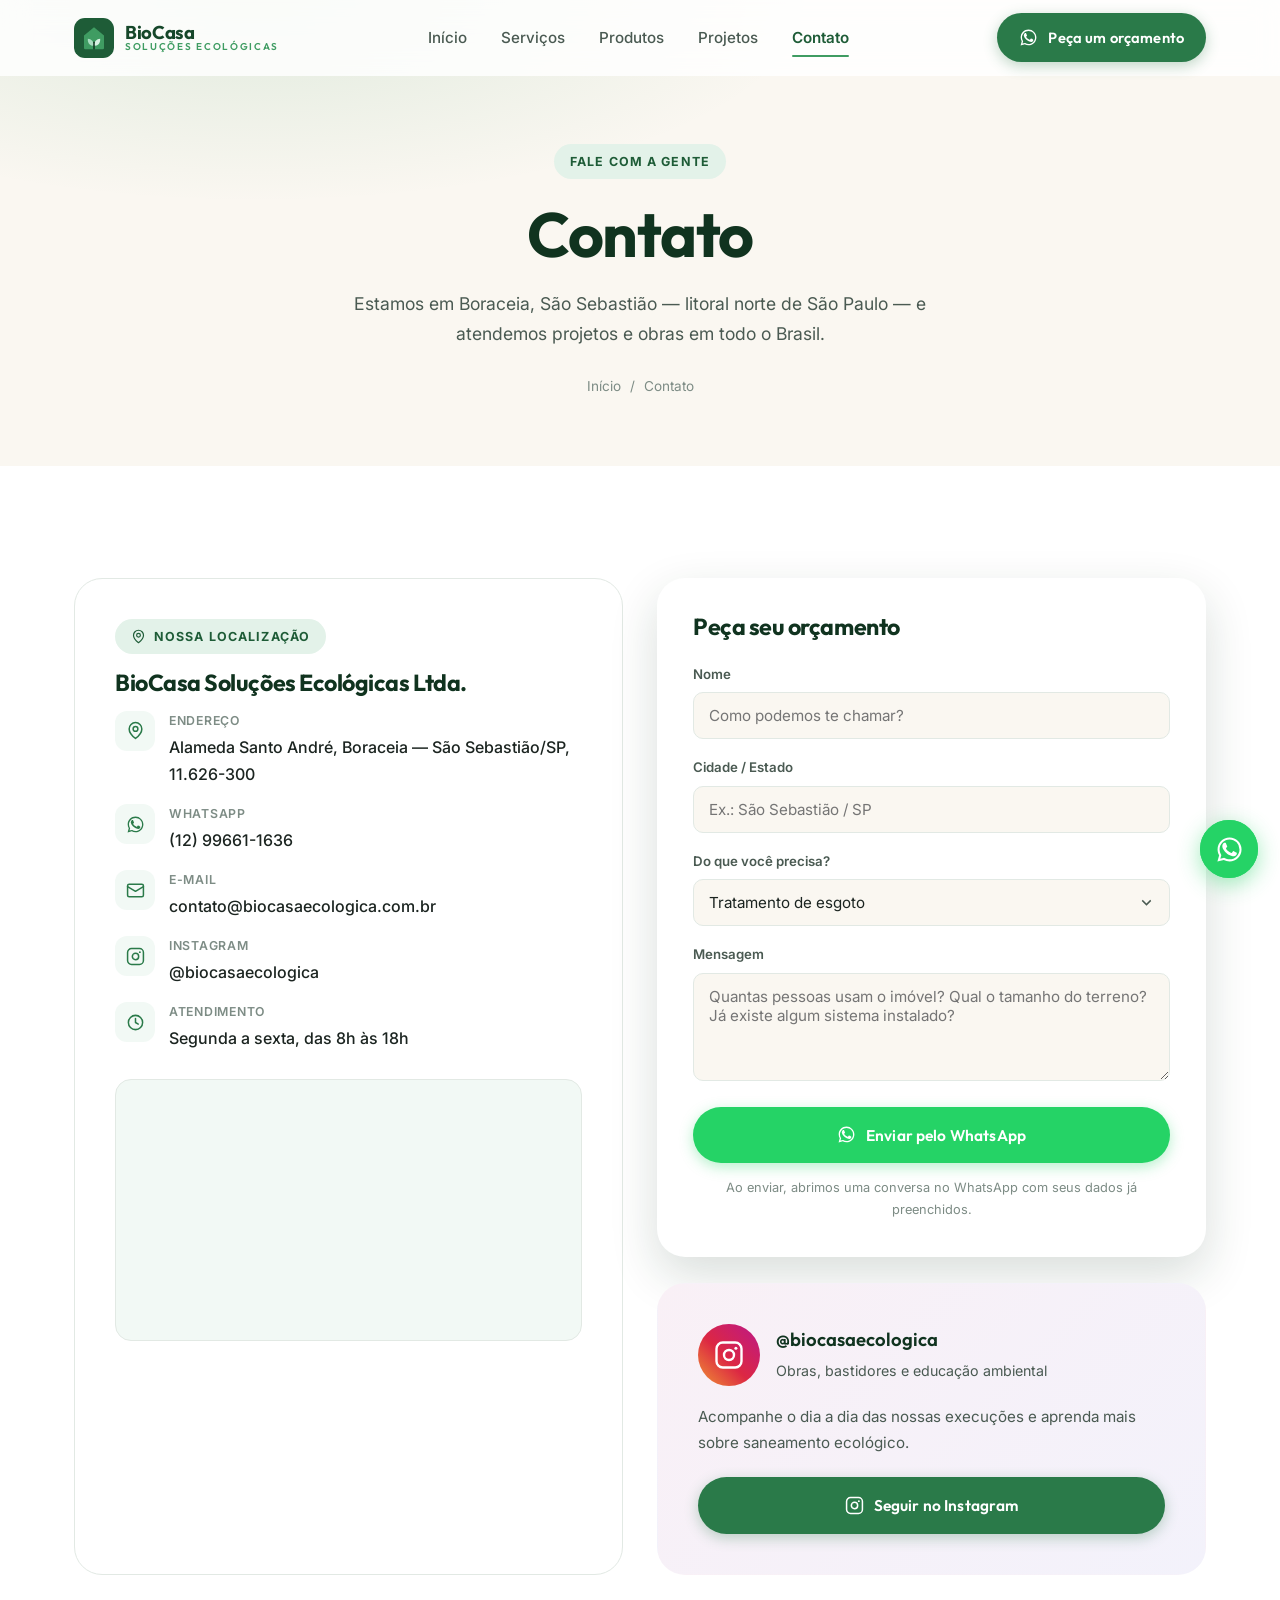
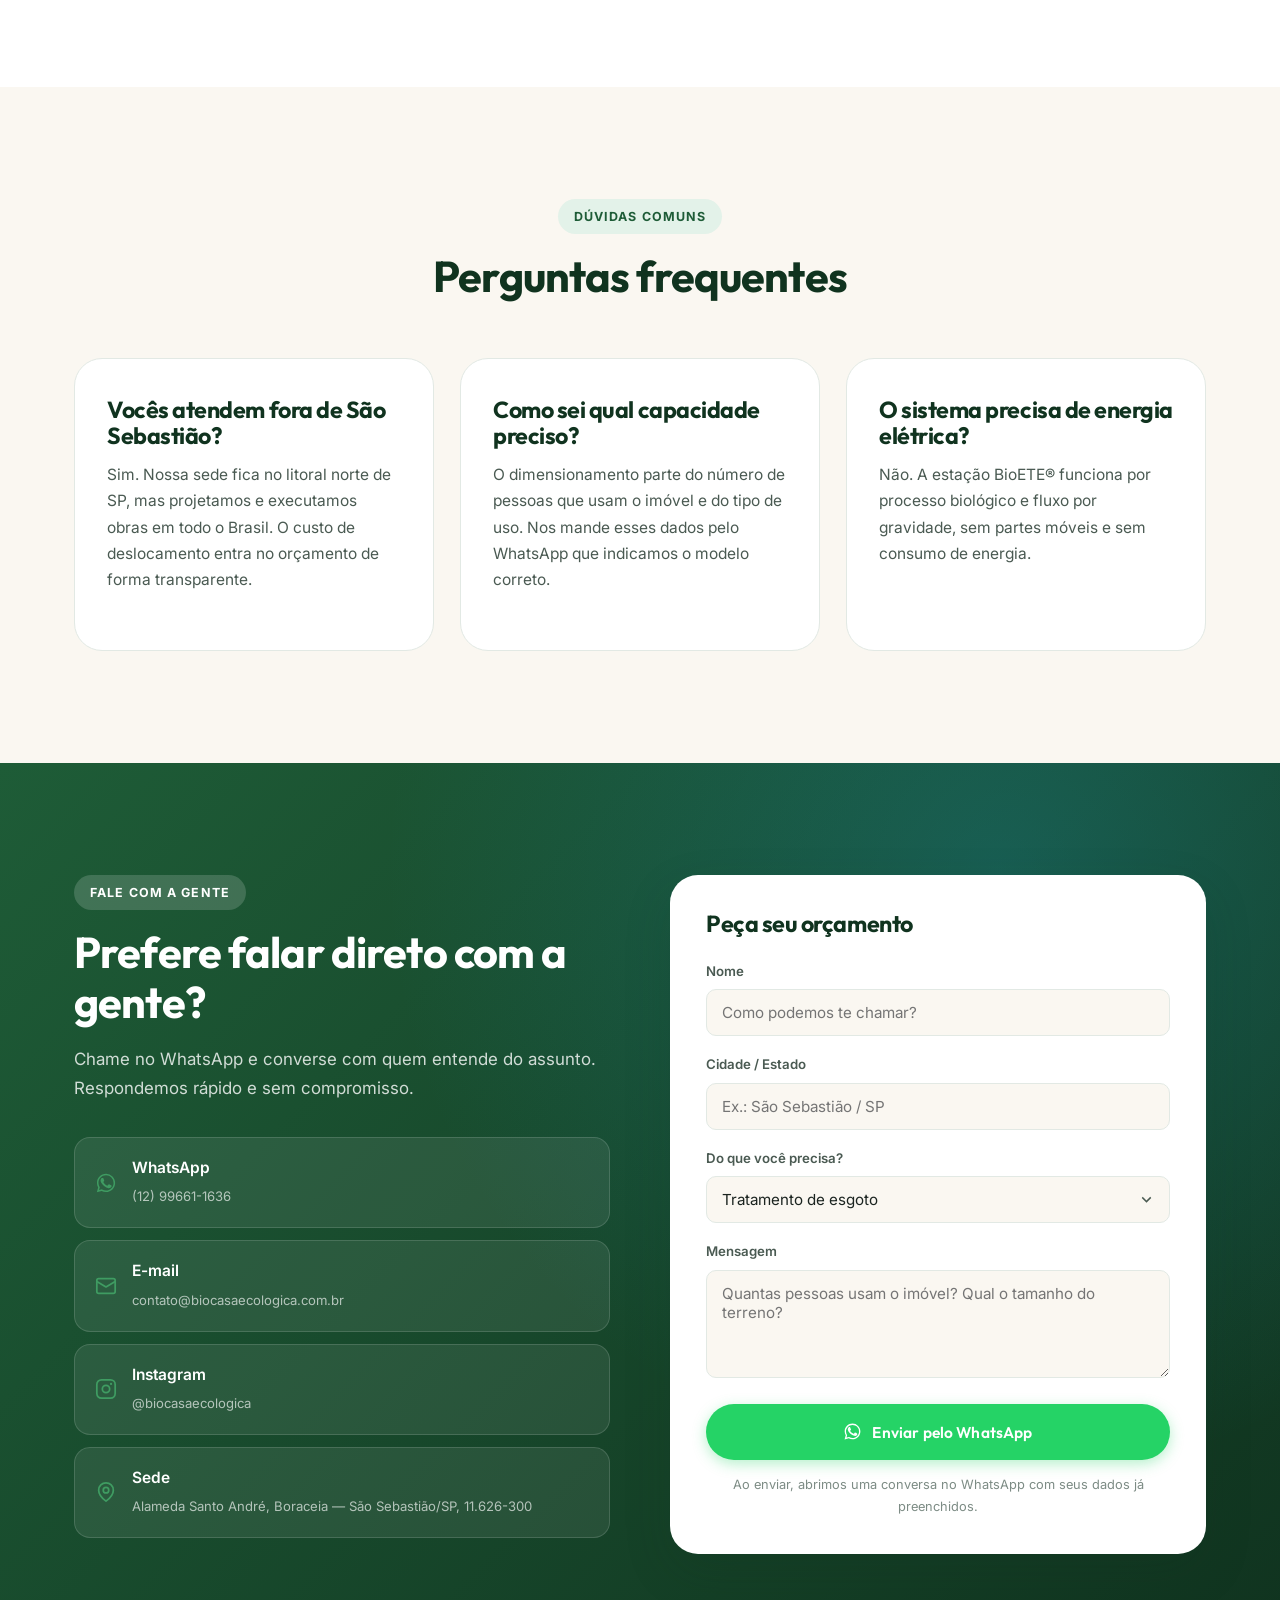
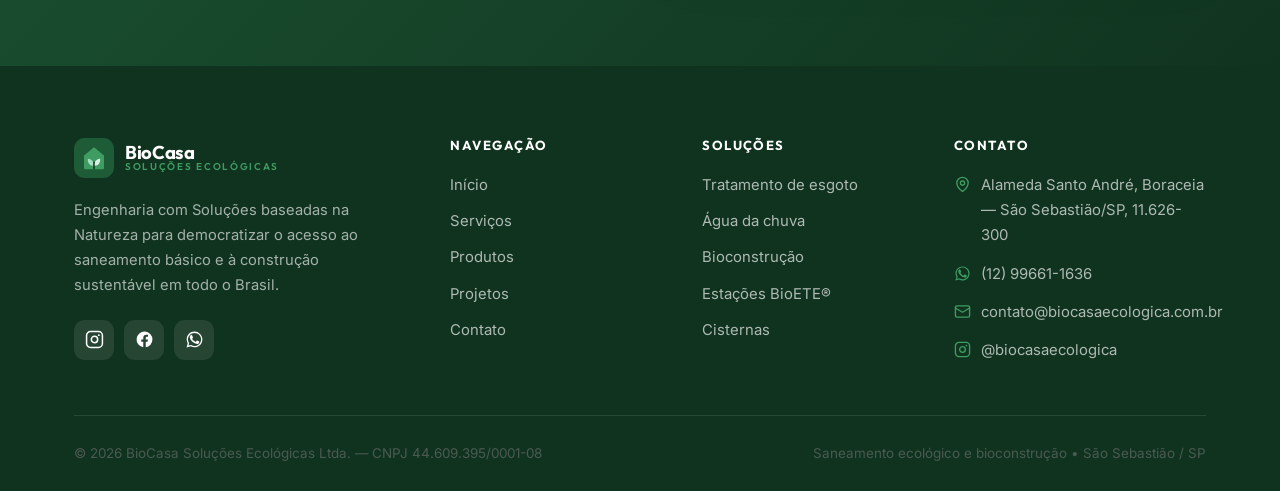
==== contato.html @ 05331a40 "Cria site institucional da BioCasa Soluções Ecológicas Site estático (HTML/CSS/JS, sem build) com ci" ====
<!DOCTYPE html>
<html lang="pt-BR">
<head>
<meta charset="utf-8">
<meta name="viewport" content="width=device-width, initial-scale=1">
<title>Contato — BioCasa Soluções Ecológicas | São Sebastião/SP</title>
<meta name="description" content="Fale com a BioCasa Soluções Ecológicas. WhatsApp (12) 99661-1636, contato@biocasaecologica.com.br, Instagram @biocasaecologica. Sede em Boraceia, São Sebastião/SP, atendimento em todo o Brasil.">
<meta name="theme-color" content="#1e5c37">
<meta property="og:type" content="website">
<meta property="og:site_name" content="BioCasa Soluções Ecológicas">
<meta property="og:title" content="Contato — BioCasa Soluções Ecológicas | São Sebastião/SP">
<meta property="og:description" content="Fale com a BioCasa Soluções Ecológicas. WhatsApp (12) 99661-1636, contato@biocasaecologica.com.br, Instagram @biocasaecologica. Sede em Boraceia, São Sebastião/SP, atendimento em todo o Brasil.">
<meta property="og:locale" content="pt_BR">
<link rel="icon" href="data:image/svg+xml,%3Csvg xmlns='http://www.w3.org/2000/svg' viewBox='0 0 48 48'%3E%3Crect width='48' height='48' rx='13' fill='%231e5c37'/%3E%3Cpath d='M24 11 12 21v15a1.5 1.5 0 0 0 1.5 1.5h21A1.5 1.5 0 0 0 36 36V21L24 11Z' fill='%233f9c62'/%3E%3C/svg%3E">
<link rel="preconnect" href="https://fonts.googleapis.com">
<link rel="preconnect" href="https://fonts.gstatic.com" crossorigin>
<link href="https://fonts.googleapis.com/css2?family=Outfit:wght@500;600;700&family=Inter:wght@400;500;600&display=swap" rel="stylesheet">
<link rel="stylesheet" href="assets/css/style.css">
</head>
<body>
<header class="topo">
  <div class="container topo__interno">
    <a href="index.html" class="logo" aria-label="BioCasa Soluções Ecológicas — página inicial">
      <svg class="logo__marca" viewBox="0 0 48 48" fill="none" aria-hidden="true"><rect width="48" height="48" rx="13" fill="#1e5c37"/><path d="M24 11 12 21v15a1.5 1.5 0 0 0 1.5 1.5h21A1.5 1.5 0 0 0 36 36V21L24 11Z" fill="#3f9c62"/><path d="M24 33c0-4.4 3.3-8 7.4-8 .3 3.1-.6 5.4-2.3 6.8-1.6 1.4-3.6 1.6-5.1 1.2Z" fill="#d8f0e2"/><path d="M24 33c0-4.4-3.3-8-7.4-8-.3 3.1.6 5.4 2.3 6.8 1.6 1.4 3.6 1.6 5.1 1.2Z" fill="#a9dcc0"/><path d="M24 37V29" stroke="#10331f" stroke-width="1.8" stroke-linecap="round"/></svg>
      <span class="logo__texto">
        <span class="logo__nome">BioCasa</span>
        <span class="logo__sub">Soluções Ecológicas</span>
      </span>
    </a>

    <nav class="nav" id="nav-principal" aria-label="Navegação principal">
      <a href="index.html" class="">Início</a>
      <a href="servicos.html" class="">Serviços</a>
      <a href="produtos.html" class="">Produtos</a>
      <a href="projetos.html" class="">Projetos</a>
      <a href="contato.html" class="ativo">Contato</a>
      <a href="https://wa.me/5512996611636" class="btn btn--primario" target="_blank" rel="noopener"><svg viewBox="0 0 24 24" fill="currentColor" aria-hidden="true"><path d="M17.47 14.38c-.3-.15-1.75-.86-2.02-.96-.27-.1-.47-.15-.67.15-.2.3-.77.96-.94 1.16-.17.2-.35.22-.64.07-.3-.15-1.25-.46-2.38-1.47-.88-.78-1.47-1.75-1.65-2.05-.17-.3-.02-.46.13-.6.13-.14.3-.35.45-.52.15-.17.2-.3.3-.5.1-.2.05-.37-.02-.52-.08-.15-.67-1.6-.92-2.2-.24-.58-.49-.5-.67-.51h-.57c-.2 0-.52.07-.79.37-.27.3-1.04 1.01-1.04 2.47s1.06 2.86 1.21 3.06c.15.2 2.1 3.2 5.08 4.49.71.3 1.26.49 1.69.63.71.22 1.36.19 1.87.12.57-.09 1.75-.72 2-1.41.25-.69.25-1.28.17-1.41-.07-.13-.27-.2-.57-.35z"/><path d="M12.04 2C6.58 2 2.13 6.45 2.13 11.91c0 1.75.46 3.45 1.32 4.95L2 22l5.25-1.38a9.87 9.87 0 0 0 4.79 1.22h.01c5.46 0 9.91-4.45 9.91-9.91 0-2.65-1.03-5.14-2.9-7.01A9.82 9.82 0 0 0 12.04 2zm0 18.15c-1.48 0-2.93-.4-4.2-1.15l-.3-.18-3.12.82.83-3.04-.2-.31a8.2 8.2 0 0 1-1.26-4.38c0-4.54 3.7-8.24 8.25-8.24 2.2 0 4.27.86 5.83 2.42a8.19 8.19 0 0 1 2.41 5.83c0 4.54-3.7 8.23-8.24 8.23z"/></svg> Orçamento</a>
    </nav>

    <div class="topo__acoes">
      <a href="https://wa.me/5512996611636" class="btn btn--primario" target="_blank" rel="noopener"><svg viewBox="0 0 24 24" fill="currentColor" aria-hidden="true"><path d="M17.47 14.38c-.3-.15-1.75-.86-2.02-.96-.27-.1-.47-.15-.67.15-.2.3-.77.96-.94 1.16-.17.2-.35.22-.64.07-.3-.15-1.25-.46-2.38-1.47-.88-.78-1.47-1.75-1.65-2.05-.17-.3-.02-.46.13-.6.13-.14.3-.35.45-.52.15-.17.2-.3.3-.5.1-.2.05-.37-.02-.52-.08-.15-.67-1.6-.92-2.2-.24-.58-.49-.5-.67-.51h-.57c-.2 0-.52.07-.79.37-.27.3-1.04 1.01-1.04 2.47s1.06 2.86 1.21 3.06c.15.2 2.1 3.2 5.08 4.49.71.3 1.26.49 1.69.63.71.22 1.36.19 1.87.12.57-.09 1.75-.72 2-1.41.25-.69.25-1.28.17-1.41-.07-.13-.27-.2-.57-.35z"/><path d="M12.04 2C6.58 2 2.13 6.45 2.13 11.91c0 1.75.46 3.45 1.32 4.95L2 22l5.25-1.38a9.87 9.87 0 0 0 4.79 1.22h.01c5.46 0 9.91-4.45 9.91-9.91 0-2.65-1.03-5.14-2.9-7.01A9.82 9.82 0 0 0 12.04 2zm0 18.15c-1.48 0-2.93-.4-4.2-1.15l-.3-.18-3.12.82.83-3.04-.2-.31a8.2 8.2 0 0 1-1.26-4.38c0-4.54 3.7-8.24 8.25-8.24 2.2 0 4.27.86 5.83 2.42a8.19 8.19 0 0 1 2.41 5.83c0 4.54-3.7 8.23-8.24 8.23z"/></svg> Peça um orçamento</a>
      <button class="menu-btn" type="button" aria-label="Abrir menu" aria-expanded="false" aria-controls="nav-principal"><span></span></button>
    </div>
  </div>
</header>
<main>
<section class="capa">
  <div class="container">
    <span class="selo">Fale com a gente</span>
    <h1>Contato</h1>
    <p>Estamos em Boraceia, São Sebastião — litoral norte de São Paulo — e atendemos projetos e obras em todo o Brasil.</p>
    <nav class="migalhas" aria-label="Trilha de navegação">
      <a href="index.html">Início</a><span>/</span><span>Contato</span>
    </nav>
  </div>
</section>

<section class="secao">
  <div class="container">
    <div class="local__grade">
      <div class="cartao revelar">
        <span class="selo"><svg viewBox="0 0 24 24" fill="none" stroke="currentColor" stroke-width="1.9" stroke-linecap="round" stroke-linejoin="round" aria-hidden="true"><path d="M20 10c0 6-8 12-8 12s-8-6-8-12a8 8 0 0 1 16 0z"/><circle cx="12" cy="10" r="3"/></svg> Nossa localização</span>
        <h3>BioCasa Soluções Ecológicas Ltda.</h3>
        <dl class="info-lista">
          <div class="info-item">
            <div class="info-item__icone"><svg viewBox="0 0 24 24" fill="none" stroke="currentColor" stroke-width="1.9" stroke-linecap="round" stroke-linejoin="round" aria-hidden="true"><path d="M20 10c0 6-8 12-8 12s-8-6-8-12a8 8 0 0 1 16 0z"/><circle cx="12" cy="10" r="3"/></svg></div>
            <div><dt>Endereço</dt><dd>Alameda Santo André, Boraceia — São Sebastião/SP, 11.626-300</dd></div>
          </div>
          <div class="info-item">
            <div class="info-item__icone"><svg viewBox="0 0 24 24" fill="currentColor" aria-hidden="true"><path d="M17.47 14.38c-.3-.15-1.75-.86-2.02-.96-.27-.1-.47-.15-.67.15-.2.3-.77.96-.94 1.16-.17.2-.35.22-.64.07-.3-.15-1.25-.46-2.38-1.47-.88-.78-1.47-1.75-1.65-2.05-.17-.3-.02-.46.13-.6.13-.14.3-.35.45-.52.15-.17.2-.3.3-.5.1-.2.05-.37-.02-.52-.08-.15-.67-1.6-.92-2.2-.24-.58-.49-.5-.67-.51h-.57c-.2 0-.52.07-.79.37-.27.3-1.04 1.01-1.04 2.47s1.06 2.86 1.21 3.06c.15.2 2.1 3.2 5.08 4.49.71.3 1.26.49 1.69.63.71.22 1.36.19 1.87.12.57-.09 1.75-.72 2-1.41.25-.69.25-1.28.17-1.41-.07-.13-.27-.2-.57-.35z"/><path d="M12.04 2C6.58 2 2.13 6.45 2.13 11.91c0 1.75.46 3.45 1.32 4.95L2 22l5.25-1.38a9.87 9.87 0 0 0 4.79 1.22h.01c5.46 0 9.91-4.45 9.91-9.91 0-2.65-1.03-5.14-2.9-7.01A9.82 9.82 0 0 0 12.04 2zm0 18.15c-1.48 0-2.93-.4-4.2-1.15l-.3-.18-3.12.82.83-3.04-.2-.31a8.2 8.2 0 0 1-1.26-4.38c0-4.54 3.7-8.24 8.25-8.24 2.2 0 4.27.86 5.83 2.42a8.19 8.19 0 0 1 2.41 5.83c0 4.54-3.7 8.23-8.24 8.23z"/></svg></div>
            <div><dt>WhatsApp</dt><dd><a href="https://wa.me/5512996611636" target="_blank" rel="noopener">(12) 99661-1636</a></dd></div>
          </div>
          <div class="info-item">
            <div class="info-item__icone"><svg viewBox="0 0 24 24" fill="none" stroke="currentColor" stroke-width="1.9" stroke-linecap="round" stroke-linejoin="round" aria-hidden="true"><rect x="2" y="4" width="20" height="16" rx="2"/><path d="m2 7 10 6 10-6"/></svg></div>
            <div><dt>E-mail</dt><dd><a href="mailto:contato@biocasaecologica.com.br">contato@biocasaecologica.com.br</a></dd></div>
          </div>
          <div class="info-item">
            <div class="info-item__icone"><svg viewBox="0 0 24 24" fill="none" stroke="currentColor" stroke-width="1.9" stroke-linecap="round" stroke-linejoin="round" aria-hidden="true"><rect x="2" y="2" width="20" height="20" rx="5"/><circle cx="12" cy="12" r="4"/><circle cx="17.5" cy="6.5" r="1.2" fill="currentColor" stroke="none"/></svg></div>
            <div><dt>Instagram</dt><dd><a href="https://instagram.com/biocasaecologica" target="_blank" rel="noopener">@biocasaecologica</a></dd></div>
          </div>
          <div class="info-item">
            <div class="info-item__icone"><svg viewBox="0 0 24 24" fill="none" stroke="currentColor" stroke-width="1.9" stroke-linecap="round" stroke-linejoin="round" aria-hidden="true"><circle cx="12" cy="12" r="9"/><path d="M12 7v5l3.5 2"/></svg></div>
            <div><dt>Atendimento</dt><dd>Segunda a sexta, das 8h às 18h</dd></div>
          </div>
        </dl>
        <div class="mapa">
          <iframe
            src="https://www.google.com/maps?q=Boraceia,+S%C3%A3o+Sebasti%C3%A3o+-+SP,+11626-300&output=embed"
            loading="lazy" referrerpolicy="no-referrer-when-downgrade"
            title="Mapa da localização da BioCasa em Boraceia, São Sebastião/SP"></iframe>
        </div>
      </div>

      <div class="revelar" data-atraso="120">
        <form class="form" data-form-whatsapp="5512996611636">
          <h3>Peça seu orçamento</h3>
          <div class="campo">
            <label for="nome">Nome</label>
            <input type="text" id="nome" name="nome" required placeholder="Como podemos te chamar?">
          </div>
          <div class="campo">
            <label for="cidade">Cidade / Estado</label>
            <input type="text" id="cidade" name="cidade" placeholder="Ex.: São Sebastião / SP">
          </div>
          <div class="campo">
            <label for="interesse">Do que você precisa?</label>
            <select id="interesse" name="interesse">
              <option>Tratamento de esgoto</option>
              <option>Captação de água da chuva</option>
              <option>Bioconstrução</option>
              <option>Projeto e consultoria</option>
              <option>Outro assunto</option>
            </select>
          </div>
          <div class="campo">
            <label for="mensagem">Mensagem</label>
            <textarea id="mensagem" name="mensagem" placeholder="Quantas pessoas usam o imóvel? Qual o tamanho do terreno? Já existe algum sistema instalado?"></textarea>
          </div>
          <button type="submit" class="btn btn--zap btn--bloco"><svg viewBox="0 0 24 24" fill="currentColor" aria-hidden="true"><path d="M17.47 14.38c-.3-.15-1.75-.86-2.02-.96-.27-.1-.47-.15-.67.15-.2.3-.77.96-.94 1.16-.17.2-.35.22-.64.07-.3-.15-1.25-.46-2.38-1.47-.88-.78-1.47-1.75-1.65-2.05-.17-.3-.02-.46.13-.6.13-.14.3-.35.45-.52.15-.17.2-.3.3-.5.1-.2.05-.37-.02-.52-.08-.15-.67-1.6-.92-2.2-.24-.58-.49-.5-.67-.51h-.57c-.2 0-.52.07-.79.37-.27.3-1.04 1.01-1.04 2.47s1.06 2.86 1.21 3.06c.15.2 2.1 3.2 5.08 4.49.71.3 1.26.49 1.69.63.71.22 1.36.19 1.87.12.57-.09 1.75-.72 2-1.41.25-.69.25-1.28.17-1.41-.07-.13-.27-.2-.57-.35z"/><path d="M12.04 2C6.58 2 2.13 6.45 2.13 11.91c0 1.75.46 3.45 1.32 4.95L2 22l5.25-1.38a9.87 9.87 0 0 0 4.79 1.22h.01c5.46 0 9.91-4.45 9.91-9.91 0-2.65-1.03-5.14-2.9-7.01A9.82 9.82 0 0 0 12.04 2zm0 18.15c-1.48 0-2.93-.4-4.2-1.15l-.3-.18-3.12.82.83-3.04-.2-.31a8.2 8.2 0 0 1-1.26-4.38c0-4.54 3.7-8.24 8.25-8.24 2.2 0 4.27.86 5.83 2.42a8.19 8.19 0 0 1 2.41 5.83c0 4.54-3.7 8.23-8.24 8.23z"/></svg> Enviar pelo WhatsApp</button>
          <p class="form__nota">Ao enviar, abrimos uma conversa no WhatsApp com seus dados já preenchidos.</p>
        </form>

        <div class="cartao insta revelar" data-atraso="200" style="margin-top:26px">
          <div class="insta__topo">
            <div class="insta__avatar"><svg viewBox="0 0 24 24" fill="none" stroke="currentColor" stroke-width="1.9" stroke-linecap="round" stroke-linejoin="round" aria-hidden="true"><rect x="2" y="2" width="20" height="20" rx="5"/><circle cx="12" cy="12" r="4"/><circle cx="17.5" cy="6.5" r="1.2" fill="currentColor" stroke="none"/></svg></div>
            <div class="insta__perfil">
              <strong>@biocasaecologica</strong>
              <span>Obras, bastidores e educação ambiental</span>
            </div>
          </div>
          <p style="margin:18px 0 22px;font-size:.95rem">Acompanhe o dia a dia das nossas execuções e aprenda mais sobre saneamento ecológico.</p>
          <a href="https://instagram.com/biocasaecologica" class="btn btn--primario btn--bloco" target="_blank" rel="noopener"><svg viewBox="0 0 24 24" fill="none" stroke="currentColor" stroke-width="1.9" stroke-linecap="round" stroke-linejoin="round" aria-hidden="true"><rect x="2" y="2" width="20" height="20" rx="5"/><circle cx="12" cy="12" r="4"/><circle cx="17.5" cy="6.5" r="1.2" fill="currentColor" stroke="none"/></svg> Seguir no Instagram</a>
        </div>
      </div>
    </div>
  </div>
</section>

<!-- ========== PERGUNTAS FREQUENTES ========== -->
<section class="secao secao--areia">
  <div class="container">
    <div class="cabecalho-secao centro revelar">
      <span class="selo">Dúvidas comuns</span>
      <h2>Perguntas frequentes</h2>
    </div>
    <div class="areas">
      <article class="area revelar">
        <h3>Vocês atendem fora de São Sebastião?</h3>
        <p>Sim. Nossa sede fica no litoral norte de SP, mas projetamos e executamos obras em todo o Brasil. O custo de deslocamento entra no orçamento de forma transparente.</p>
      </article>
      <article class="area area--agua revelar" data-atraso="120">
        <h3>Como sei qual capacidade preciso?</h3>
        <p>O dimensionamento parte do número de pessoas que usam o imóvel e do tipo de uso. Nos mande esses dados pelo WhatsApp que indicamos o modelo correto.</p>
      </article>
      <article class="area area--terra revelar" data-atraso="240">
        <h3>O sistema precisa de energia elétrica?</h3>
        <p>Não. A estação BioETE® funciona por processo biológico e fluxo por gravidade, sem partes móveis e sem consumo de energia.</p>
      </article>
    </div>
  </div>
</section>

<section class="secao cta" id="contato">
  <div class="container cta__grade">
    <div class="revelar">
      <span class="selo selo--claro">Fale com a gente</span>
      <h2>Prefere falar direto com a gente?</h2>
      <p class="cta__texto">Chame no WhatsApp e converse com quem entende do assunto. Respondemos rápido e sem compromisso.</p>
      <div class="cta__canais">
        <a class="cta__canal" href="https://wa.me/5512996611636" target="_blank" rel="noopener">
          <svg viewBox="0 0 24 24" fill="currentColor" aria-hidden="true"><path d="M17.47 14.38c-.3-.15-1.75-.86-2.02-.96-.27-.1-.47-.15-.67.15-.2.3-.77.96-.94 1.16-.17.2-.35.22-.64.07-.3-.15-1.25-.46-2.38-1.47-.88-.78-1.47-1.75-1.65-2.05-.17-.3-.02-.46.13-.6.13-.14.3-.35.45-.52.15-.17.2-.3.3-.5.1-.2.05-.37-.02-.52-.08-.15-.67-1.6-.92-2.2-.24-.58-.49-.5-.67-.51h-.57c-.2 0-.52.07-.79.37-.27.3-1.04 1.01-1.04 2.47s1.06 2.86 1.21 3.06c.15.2 2.1 3.2 5.08 4.49.71.3 1.26.49 1.69.63.71.22 1.36.19 1.87.12.57-.09 1.75-.72 2-1.41.25-.69.25-1.28.17-1.41-.07-.13-.27-.2-.57-.35z"/><path d="M12.04 2C6.58 2 2.13 6.45 2.13 11.91c0 1.75.46 3.45 1.32 4.95L2 22l5.25-1.38a9.87 9.87 0 0 0 4.79 1.22h.01c5.46 0 9.91-4.45 9.91-9.91 0-2.65-1.03-5.14-2.9-7.01A9.82 9.82 0 0 0 12.04 2zm0 18.15c-1.48 0-2.93-.4-4.2-1.15l-.3-.18-3.12.82.83-3.04-.2-.31a8.2 8.2 0 0 1-1.26-4.38c0-4.54 3.7-8.24 8.25-8.24 2.2 0 4.27.86 5.83 2.42a8.19 8.19 0 0 1 2.41 5.83c0 4.54-3.7 8.23-8.24 8.23z"/></svg><div><strong>WhatsApp</strong><span>(12) 99661-1636</span></div>
        </a>
        <a class="cta__canal" href="mailto:contato@biocasaecologica.com.br">
          <svg viewBox="0 0 24 24" fill="none" stroke="currentColor" stroke-width="1.9" stroke-linecap="round" stroke-linejoin="round" aria-hidden="true"><rect x="2" y="4" width="20" height="16" rx="2"/><path d="m2 7 10 6 10-6"/></svg><div><strong>E-mail</strong><span>contato@biocasaecologica.com.br</span></div>
        </a>
        <a class="cta__canal" href="https://instagram.com/biocasaecologica" target="_blank" rel="noopener">
          <svg viewBox="0 0 24 24" fill="none" stroke="currentColor" stroke-width="1.9" stroke-linecap="round" stroke-linejoin="round" aria-hidden="true"><rect x="2" y="2" width="20" height="20" rx="5"/><circle cx="12" cy="12" r="4"/><circle cx="17.5" cy="6.5" r="1.2" fill="currentColor" stroke="none"/></svg><div><strong>Instagram</strong><span>@biocasaecologica</span></div>
        </a>
        <div class="cta__canal">
          <svg viewBox="0 0 24 24" fill="none" stroke="currentColor" stroke-width="1.9" stroke-linecap="round" stroke-linejoin="round" aria-hidden="true"><path d="M20 10c0 6-8 12-8 12s-8-6-8-12a8 8 0 0 1 16 0z"/><circle cx="12" cy="10" r="3"/></svg><div><strong>Sede</strong><span>Alameda Santo André, Boraceia — São Sebastião/SP, 11.626-300</span></div>
        </div>
      </div>
    </div>

    <form class="form revelar" data-atraso="120" data-form-whatsapp="5512996611636">
      <h3>Peça seu orçamento</h3>
      <div class="campo">
        <label for="nome">Nome</label>
        <input type="text" id="nome" name="nome" required placeholder="Como podemos te chamar?">
      </div>
      <div class="campo">
        <label for="cidade">Cidade / Estado</label>
        <input type="text" id="cidade" name="cidade" placeholder="Ex.: São Sebastião / SP">
      </div>
      <div class="campo">
        <label for="interesse">Do que você precisa?</label>
        <select id="interesse" name="interesse">
          <option>Tratamento de esgoto</option>
          <option>Captação de água da chuva</option>
          <option>Bioconstrução</option>
          <option>Projeto e consultoria</option>
          <option>Outro assunto</option>
        </select>
      </div>
      <div class="campo">
        <label for="mensagem">Mensagem</label>
        <textarea id="mensagem" name="mensagem" placeholder="Quantas pessoas usam o imóvel? Qual o tamanho do terreno?"></textarea>
      </div>
      <button type="submit" class="btn btn--zap btn--bloco"><svg viewBox="0 0 24 24" fill="currentColor" aria-hidden="true"><path d="M17.47 14.38c-.3-.15-1.75-.86-2.02-.96-.27-.1-.47-.15-.67.15-.2.3-.77.96-.94 1.16-.17.2-.35.22-.64.07-.3-.15-1.25-.46-2.38-1.47-.88-.78-1.47-1.75-1.65-2.05-.17-.3-.02-.46.13-.6.13-.14.3-.35.45-.52.15-.17.2-.3.3-.5.1-.2.05-.37-.02-.52-.08-.15-.67-1.6-.92-2.2-.24-.58-.49-.5-.67-.51h-.57c-.2 0-.52.07-.79.37-.27.3-1.04 1.01-1.04 2.47s1.06 2.86 1.21 3.06c.15.2 2.1 3.2 5.08 4.49.71.3 1.26.49 1.69.63.71.22 1.36.19 1.87.12.57-.09 1.75-.72 2-1.41.25-.69.25-1.28.17-1.41-.07-.13-.27-.2-.57-.35z"/><path d="M12.04 2C6.58 2 2.13 6.45 2.13 11.91c0 1.75.46 3.45 1.32 4.95L2 22l5.25-1.38a9.87 9.87 0 0 0 4.79 1.22h.01c5.46 0 9.91-4.45 9.91-9.91 0-2.65-1.03-5.14-2.9-7.01A9.82 9.82 0 0 0 12.04 2zm0 18.15c-1.48 0-2.93-.4-4.2-1.15l-.3-.18-3.12.82.83-3.04-.2-.31a8.2 8.2 0 0 1-1.26-4.38c0-4.54 3.7-8.24 8.25-8.24 2.2 0 4.27.86 5.83 2.42a8.19 8.19 0 0 1 2.41 5.83c0 4.54-3.7 8.23-8.24 8.23z"/></svg> Enviar pelo WhatsApp</button>
      <p class="form__nota">Ao enviar, abrimos uma conversa no WhatsApp com seus dados já preenchidos.</p>
    </form>
  </div>
</section>
</main>
<footer class="rodape">
  <div class="container">
    <div class="rodape__grade">
      <div>
        <a href="index.html" class="logo">
          <svg class="logo__marca" viewBox="0 0 48 48" fill="none" aria-hidden="true"><rect width="48" height="48" rx="13" fill="#1e5c37"/><path d="M24 11 12 21v15a1.5 1.5 0 0 0 1.5 1.5h21A1.5 1.5 0 0 0 36 36V21L24 11Z" fill="#3f9c62"/><path d="M24 33c0-4.4 3.3-8 7.4-8 .3 3.1-.6 5.4-2.3 6.8-1.6 1.4-3.6 1.6-5.1 1.2Z" fill="#d8f0e2"/><path d="M24 33c0-4.4-3.3-8-7.4-8-.3 3.1.6 5.4 2.3 6.8 1.6 1.4 3.6 1.6 5.1 1.2Z" fill="#a9dcc0"/><path d="M24 37V29" stroke="#10331f" stroke-width="1.8" stroke-linecap="round"/></svg>
          <span class="logo__texto">
            <span class="logo__nome">BioCasa</span>
            <span class="logo__sub">Soluções Ecológicas</span>
          </span>
        </a>
        <p class="rodape__sobre">Engenharia com Soluções baseadas na Natureza para democratizar o acesso ao saneamento básico e à construção sustentável em todo o Brasil.</p>
        <div class="rodape__sociais">
          <a href="https://instagram.com/biocasaecologica" target="_blank" rel="noopener" aria-label="Instagram"><svg viewBox="0 0 24 24" fill="none" stroke="currentColor" stroke-width="1.9" stroke-linecap="round" stroke-linejoin="round" aria-hidden="true"><rect x="2" y="2" width="20" height="20" rx="5"/><circle cx="12" cy="12" r="4"/><circle cx="17.5" cy="6.5" r="1.2" fill="currentColor" stroke="none"/></svg></a>
          <a href="https://www.facebook.com/biocasaecologica" target="_blank" rel="noopener" aria-label="Facebook"><svg viewBox="0 0 24 24" fill="currentColor" aria-hidden="true"><path d="M22 12a10 10 0 1 0-11.56 9.88v-6.99H7.9V12h2.54V9.8c0-2.5 1.49-3.89 3.77-3.89 1.09 0 2.24.2 2.24.2v2.46h-1.26c-1.24 0-1.63.77-1.63 1.56V12h2.78l-.45 2.89h-2.33v6.99A10 10 0 0 0 22 12z"/></svg></a>
          <a href="https://wa.me/5512996611636" target="_blank" rel="noopener" aria-label="WhatsApp"><svg viewBox="0 0 24 24" fill="currentColor" aria-hidden="true"><path d="M17.47 14.38c-.3-.15-1.75-.86-2.02-.96-.27-.1-.47-.15-.67.15-.2.3-.77.96-.94 1.16-.17.2-.35.22-.64.07-.3-.15-1.25-.46-2.38-1.47-.88-.78-1.47-1.75-1.65-2.05-.17-.3-.02-.46.13-.6.13-.14.3-.35.45-.52.15-.17.2-.3.3-.5.1-.2.05-.37-.02-.52-.08-.15-.67-1.6-.92-2.2-.24-.58-.49-.5-.67-.51h-.57c-.2 0-.52.07-.79.37-.27.3-1.04 1.01-1.04 2.47s1.06 2.86 1.21 3.06c.15.2 2.1 3.2 5.08 4.49.71.3 1.26.49 1.69.63.71.22 1.36.19 1.87.12.57-.09 1.75-.72 2-1.41.25-.69.25-1.28.17-1.41-.07-.13-.27-.2-.57-.35z"/><path d="M12.04 2C6.58 2 2.13 6.45 2.13 11.91c0 1.75.46 3.45 1.32 4.95L2 22l5.25-1.38a9.87 9.87 0 0 0 4.79 1.22h.01c5.46 0 9.91-4.45 9.91-9.91 0-2.65-1.03-5.14-2.9-7.01A9.82 9.82 0 0 0 12.04 2zm0 18.15c-1.48 0-2.93-.4-4.2-1.15l-.3-.18-3.12.82.83-3.04-.2-.31a8.2 8.2 0 0 1-1.26-4.38c0-4.54 3.7-8.24 8.25-8.24 2.2 0 4.27.86 5.83 2.42a8.19 8.19 0 0 1 2.41 5.83c0 4.54-3.7 8.23-8.24 8.23z"/></svg></a>
        </div>
      </div>

      <div>
        <h4>Navegação</h4>
        <div class="rodape__links">
          <a href="index.html">Início</a>
          <a href="servicos.html">Serviços</a>
          <a href="produtos.html">Produtos</a>
          <a href="projetos.html">Projetos</a>
          <a href="contato.html">Contato</a>
        </div>
      </div>

      <div>
        <h4>Soluções</h4>
        <div class="rodape__links">
          <a href="servicos.html#esgoto">Tratamento de esgoto</a>
          <a href="servicos.html#chuva">Água da chuva</a>
          <a href="servicos.html#bioconstrucao">Bioconstrução</a>
          <a href="produtos.html#estacoes">Estações BioETE®</a>
          <a href="produtos.html#cisternas">Cisternas</a>
        </div>
      </div>

      <div>
        <h4>Contato</h4>
        <div class="rodape__contato">
          <span><svg viewBox="0 0 24 24" fill="none" stroke="currentColor" stroke-width="1.9" stroke-linecap="round" stroke-linejoin="round" aria-hidden="true"><path d="M20 10c0 6-8 12-8 12s-8-6-8-12a8 8 0 0 1 16 0z"/><circle cx="12" cy="10" r="3"/></svg> Alameda Santo André, Boraceia — São Sebastião/SP, 11.626-300</span>
          <a href="https://wa.me/5512996611636" target="_blank" rel="noopener"><svg viewBox="0 0 24 24" fill="currentColor" aria-hidden="true"><path d="M17.47 14.38c-.3-.15-1.75-.86-2.02-.96-.27-.1-.47-.15-.67.15-.2.3-.77.96-.94 1.16-.17.2-.35.22-.64.07-.3-.15-1.25-.46-2.38-1.47-.88-.78-1.47-1.75-1.65-2.05-.17-.3-.02-.46.13-.6.13-.14.3-.35.45-.52.15-.17.2-.3.3-.5.1-.2.05-.37-.02-.52-.08-.15-.67-1.6-.92-2.2-.24-.58-.49-.5-.67-.51h-.57c-.2 0-.52.07-.79.37-.27.3-1.04 1.01-1.04 2.47s1.06 2.86 1.21 3.06c.15.2 2.1 3.2 5.08 4.49.71.3 1.26.49 1.69.63.71.22 1.36.19 1.87.12.57-.09 1.75-.72 2-1.41.25-.69.25-1.28.17-1.41-.07-.13-.27-.2-.57-.35z"/><path d="M12.04 2C6.58 2 2.13 6.45 2.13 11.91c0 1.75.46 3.45 1.32 4.95L2 22l5.25-1.38a9.87 9.87 0 0 0 4.79 1.22h.01c5.46 0 9.91-4.45 9.91-9.91 0-2.65-1.03-5.14-2.9-7.01A9.82 9.82 0 0 0 12.04 2zm0 18.15c-1.48 0-2.93-.4-4.2-1.15l-.3-.18-3.12.82.83-3.04-.2-.31a8.2 8.2 0 0 1-1.26-4.38c0-4.54 3.7-8.24 8.25-8.24 2.2 0 4.27.86 5.83 2.42a8.19 8.19 0 0 1 2.41 5.83c0 4.54-3.7 8.23-8.24 8.23z"/></svg> (12) 99661-1636</a>
          <a href="mailto:contato@biocasaecologica.com.br"><svg viewBox="0 0 24 24" fill="none" stroke="currentColor" stroke-width="1.9" stroke-linecap="round" stroke-linejoin="round" aria-hidden="true"><rect x="2" y="4" width="20" height="16" rx="2"/><path d="m2 7 10 6 10-6"/></svg> contato@biocasaecologica.com.br</a>
          <a href="https://instagram.com/biocasaecologica" target="_blank" rel="noopener"><svg viewBox="0 0 24 24" fill="none" stroke="currentColor" stroke-width="1.9" stroke-linecap="round" stroke-linejoin="round" aria-hidden="true"><rect x="2" y="2" width="20" height="20" rx="5"/><circle cx="12" cy="12" r="4"/><circle cx="17.5" cy="6.5" r="1.2" fill="currentColor" stroke="none"/></svg> @biocasaecologica</a>
        </div>
      </div>
    </div>

    <div class="rodape__base">
      <p>© <span data-ano>2026</span> BioCasa Soluções Ecológicas Ltda. — CNPJ 44.609.395/0001-08</p>
      <p>Saneamento ecológico e bioconstrução • São Sebastião / SP</p>
    </div>
  </div>
</footer>

<a href="https://wa.me/5512996611636" class="zap-flutuante" target="_blank" rel="noopener" aria-label="Falar no WhatsApp"><svg viewBox="0 0 24 24" fill="currentColor" aria-hidden="true"><path d="M17.47 14.38c-.3-.15-1.75-.86-2.02-.96-.27-.1-.47-.15-.67.15-.2.3-.77.96-.94 1.16-.17.2-.35.22-.64.07-.3-.15-1.25-.46-2.38-1.47-.88-.78-1.47-1.75-1.65-2.05-.17-.3-.02-.46.13-.6.13-.14.3-.35.45-.52.15-.17.2-.3.3-.5.1-.2.05-.37-.02-.52-.08-.15-.67-1.6-.92-2.2-.24-.58-.49-.5-.67-.51h-.57c-.2 0-.52.07-.79.37-.27.3-1.04 1.01-1.04 2.47s1.06 2.86 1.21 3.06c.15.2 2.1 3.2 5.08 4.49.71.3 1.26.49 1.69.63.71.22 1.36.19 1.87.12.57-.09 1.75-.72 2-1.41.25-.69.25-1.28.17-1.41-.07-.13-.27-.2-.57-.35z"/><path d="M12.04 2C6.58 2 2.13 6.45 2.13 11.91c0 1.75.46 3.45 1.32 4.95L2 22l5.25-1.38a9.87 9.87 0 0 0 4.79 1.22h.01c5.46 0 9.91-4.45 9.91-9.91 0-2.65-1.03-5.14-2.9-7.01A9.82 9.82 0 0 0 12.04 2zm0 18.15c-1.48 0-2.93-.4-4.2-1.15l-.3-.18-3.12.82.83-3.04-.2-.31a8.2 8.2 0 0 1-1.26-4.38c0-4.54 3.7-8.24 8.25-8.24 2.2 0 4.27.86 5.83 2.42a8.19 8.19 0 0 1 2.41 5.83c0 4.54-3.7 8.23-8.24 8.23z"/></svg></a>

<script src="assets/js/main.js"></script>
</body>
</html>
---- assets/css/style.css ----
/* =========================================================
   BioCasa Soluções Ecológicas — Design System
   ========================================================= */

:root {
  /* Marca */
  --verde-900: #10331f;
  --verde-800: #16472a;
  --verde-700: #1e5c37;
  --verde-600: #2a7a49;
  --verde-500: #3f9c62;
  --verde-100: #e3f2e9;
  --verde-50:  #f2f9f5;

  --agua-700: #0f5f73;
  --agua-500: #1b93af;
  --agua-100: #e0f2f7;

  --terra-700: #7a5230;
  --terra-500: #b9834e;
  --terra-100: #f6ecdf;

  --areia:   #faf7f1;
  --branco:  #ffffff;
  --tinta:   #1b2420;
  --tinta-2: #4a5a52;
  --tinta-3: #7d8c85;
  --borda:   #e2e9e4;

  /* Tipografia */
  --fonte-titulo: "Outfit", "Segoe UI", system-ui, -apple-system, sans-serif;
  --fonte-texto:  "Inter", "Segoe UI", system-ui, -apple-system, sans-serif;

  /* Layout */
  --largura: 1180px;
  --raio:    16px;
  --raio-sm: 10px;
  --raio-lg: 28px;

  --sombra-1: 0 1px 2px rgba(16, 51, 31, .06), 0 2px 8px rgba(16, 51, 31, .05);
  --sombra-2: 0 4px 12px rgba(16, 51, 31, .08), 0 12px 32px rgba(16, 51, 31, .08);
  --sombra-3: 0 18px 48px rgba(16, 51, 31, .16);

  --transicao: 240ms cubic-bezier(.4, 0, .2, 1);
  --header-h: 76px;
}

/* ---------- Reset ---------- */
*, *::before, *::after { box-sizing: border-box; }
* { margin: 0; padding: 0; }

html {
  scroll-behavior: smooth;
  scroll-padding-top: calc(var(--header-h) + 16px);
  -webkit-text-size-adjust: 100%;
}

body {
  font-family: var(--fonte-texto);
  font-size: 17px;
  line-height: 1.7;
  color: var(--tinta);
  background: var(--branco);
  -webkit-font-smoothing: antialiased;
  overflow-x: hidden;
}

img, svg { max-width: 100%; display: block; }
a { color: inherit; text-decoration: none; }
button { font: inherit; color: inherit; background: none; border: none; cursor: pointer; }
ul { list-style: none; }

::selection { background: var(--verde-500); color: #fff; }

/* ---------- Tipografia ---------- */
h1, h2, h3, h4 {
  font-family: var(--fonte-titulo);
  font-weight: 700;
  line-height: 1.15;
  letter-spacing: -.02em;
  color: var(--verde-900);
}
h1 { font-size: clamp(2.25rem, 5.2vw, 3.9rem); }
h2 { font-size: clamp(1.75rem, 3.6vw, 2.7rem); }
h3 { font-size: clamp(1.2rem, 2vw, 1.45rem); }
h4 { font-size: 1.05rem; }

p { color: var(--tinta-2); }
strong { color: var(--tinta); font-weight: 600; }

/* ---------- Utilitários ---------- */
.container {
  width: 100%;
  max-width: var(--largura);
  margin-inline: auto;
  padding-inline: 24px;
}

.secao { padding: clamp(64px, 9vw, 112px) 0; }
.secao--areia { background: var(--areia); }
.secao--verde { background: var(--verde-50); }

.selo {
  display: inline-flex;
  align-items: center;
  gap: 8px;
  padding: 7px 16px;
  border-radius: 999px;
  background: var(--verde-100);
  color: var(--verde-700);
  font-size: .78rem;
  font-weight: 700;
  letter-spacing: .09em;
  text-transform: uppercase;
}
.selo svg { width: 15px; height: 15px; flex-shrink: 0; }
.selo--agua  { background: var(--agua-100);  color: var(--agua-700); }
.selo--terra { background: var(--terra-100); color: var(--terra-700); }
.selo--claro { background: rgba(255,255,255,.16); color: #fff; }

.cabecalho-secao { max-width: 720px; margin-bottom: 56px; }
.cabecalho-secao.centro { margin-inline: auto; text-align: center; }
.cabecalho-secao h2 { margin: 18px 0 16px; }
.cabecalho-secao p { font-size: 1.075rem; }

.texto-verde { color: var(--verde-600); }

/* ---------- Botões ---------- */
.btn {
  display: inline-flex;
  align-items: center;
  justify-content: center;
  gap: 10px;
  padding: 15px 28px;
  border-radius: 999px;
  font-family: var(--fonte-titulo);
  font-size: .97rem;
  font-weight: 600;
  letter-spacing: .01em;
  cursor: pointer;
  transition: transform var(--transicao), box-shadow var(--transicao),
              background-color var(--transicao), color var(--transicao);
  white-space: nowrap;
}
.btn svg { width: 19px; height: 19px; flex-shrink: 0; }

.btn--primario {
  background: var(--verde-600);
  color: #fff;
  box-shadow: 0 4px 14px rgba(42, 122, 73, .3);
}
.btn--primario:hover { background: var(--verde-700); transform: translateY(-2px); box-shadow: 0 8px 24px rgba(42,122,73,.36); }

.btn--secundario {
  background: transparent;
  color: var(--verde-700);
  box-shadow: inset 0 0 0 2px var(--verde-600);
}
.btn--secundario:hover { background: var(--verde-600); color: #fff; transform: translateY(-2px); }

.btn--claro { background: #fff; color: var(--verde-800); }
.btn--claro:hover { transform: translateY(-2px); box-shadow: var(--sombra-2); }

.btn--contorno-claro { color: #fff; box-shadow: inset 0 0 0 2px rgba(255,255,255,.5); }
.btn--contorno-claro:hover { background: #fff; color: var(--verde-800); }

.btn--zap { background: #25d366; color: #fff; box-shadow: 0 4px 14px rgba(37,211,102,.34); }
.btn--zap:hover { background: #1eb455; transform: translateY(-2px); }

.btn--bloco { width: 100%; }

/* =========================================================
   Header
   ========================================================= */
.topo {
  position: fixed;
  inset: 0 0 auto 0;
  height: var(--header-h);
  z-index: 100;
  background: rgba(255, 255, 255, .82);
  backdrop-filter: blur(14px);
  -webkit-backdrop-filter: blur(14px);
  border-bottom: 1px solid transparent;
  transition: box-shadow var(--transicao), border-color var(--transicao);
}
.topo.rolado { border-bottom-color: var(--borda); box-shadow: var(--sombra-1); }

.topo__interno {
  height: 100%;
  display: flex;
  align-items: center;
  justify-content: space-between;
  gap: 24px;
}

.logo { display: flex; align-items: center; gap: 11px; }
.logo__marca { width: 40px; height: 40px; flex-shrink: 0; }
.logo__texto { font-family: var(--fonte-titulo); line-height: 1.1; }
.logo__nome { display: block; font-weight: 700; font-size: 1.16rem; color: var(--verde-800); letter-spacing: -.02em; }
.logo__sub  { display: block; font-size: .62rem; font-weight: 600; letter-spacing: .17em; text-transform: uppercase; color: var(--verde-500); }

.nav { display: flex; align-items: center; gap: 4px; }
.nav a {
  position: relative;
  padding: 9px 15px;
  border-radius: 8px;
  font-size: .95rem;
  font-weight: 500;
  color: var(--tinta-2);
  transition: color var(--transicao), background-color var(--transicao);
}
.nav a:hover { color: var(--verde-700); background: var(--verde-50); }
.nav a.ativo { color: var(--verde-700); font-weight: 600; }
.nav a.ativo::after {
  content: "";
  position: absolute;
  left: 15px; right: 15px; bottom: 2px;
  height: 2px;
  border-radius: 2px;
  background: var(--verde-500);
}

/* Este botão pertence ao menu mobile; no desktop quem aparece é o de .topo__acoes */
.nav > .btn { display: none; }

.topo__acoes { display: flex; align-items: center; gap: 12px; }
.topo__acoes .btn { padding: 12px 22px; font-size: .92rem; }

.menu-btn { display: none; width: 44px; height: 44px; border-radius: 10px; align-items: center; justify-content: center; }
.menu-btn:hover { background: var(--verde-50); }
.menu-btn span {
  display: block;
  width: 22px; height: 2px;
  background: var(--verde-800);
  border-radius: 2px;
  position: relative;
  transition: background-color var(--transicao);
}
.menu-btn span::before, .menu-btn span::after {
  content: "";
  position: absolute; left: 0;
  width: 22px; height: 2px;
  background: var(--verde-800);
  border-radius: 2px;
  transition: transform var(--transicao), top var(--transicao);
}
.menu-btn span::before { top: -7px; }
.menu-btn span::after  { top: 7px; }
.menu-btn.aberto span { background: transparent; }
.menu-btn.aberto span::before { top: 0; transform: rotate(45deg); }
.menu-btn.aberto span::after  { top: 0; transform: rotate(-45deg); }

/* =========================================================
   Hero
   ========================================================= */
.hero {
  position: relative;
  padding: calc(var(--header-h) + 76px) 0 96px;
  background:
    radial-gradient(ellipse 80% 60% at 15% 0%, rgba(63,156,98,.13), transparent 60%),
    radial-gradient(ellipse 70% 60% at 100% 30%, rgba(27,147,175,.11), transparent 60%),
    var(--areia);
  overflow: hidden;
}
.hero::after {
  content: "";
  position: absolute;
  inset: auto 0 0 0;
  height: 90px;
  background: linear-gradient(to bottom, transparent, var(--branco));
  pointer-events: none;
}

.hero__grade {
  display: grid;
  grid-template-columns: 1.08fr .92fr;
  gap: 60px;
  align-items: center;
}

.hero__titulo { margin: 22px 0 22px; }
.hero__texto { font-size: 1.14rem; max-width: 560px; }
.hero__acoes { display: flex; flex-wrap: wrap; gap: 14px; margin-top: 36px; }

.hero__provas {
  display: flex;
  flex-wrap: wrap;
  gap: 12px 30px;
  margin-top: 40px;
  padding-top: 30px;
  border-top: 1px solid var(--borda);
}
.hero__prova { display: flex; align-items: center; gap: 9px; font-size: .9rem; font-weight: 500; color: var(--tinta-2); }
.hero__prova svg { width: 19px; height: 19px; color: var(--verde-500); flex-shrink: 0; }

.hero__arte { position: relative; }
.hero__arte svg { width: 100%; height: auto; filter: drop-shadow(0 22px 48px rgba(16,51,31,.16)); }

.hero__flutuante {
  position: absolute;
  display: flex;
  align-items: center;
  gap: 12px;
  padding: 14px 20px;
  background: #fff;
  border-radius: var(--raio);
  box-shadow: var(--sombra-2);
  animation: flutuar 5s ease-in-out infinite;
}
.hero__flutuante strong { display: block; font-family: var(--fonte-titulo); font-size: 1.28rem; color: var(--verde-700); line-height: 1.1; }
.hero__flutuante span  { font-size: .76rem; color: var(--tinta-3); font-weight: 500; }
.hero__flutuante svg   { width: 26px; height: 26px; color: var(--verde-500); }
.hero__flutuante--a { top: 6%;  left: -22px; }
.hero__flutuante--b { bottom: 9%; right: -14px; animation-delay: 2.5s; }

@keyframes flutuar {
  0%, 100% { transform: translateY(0); }
  50%      { transform: translateY(-12px); }
}

/* =========================================================
   Áreas de atuação
   ========================================================= */
.areas { display: grid; grid-template-columns: repeat(3, 1fr); gap: 26px; }

.area {
  position: relative;
  display: flex;
  flex-direction: column;
  padding: 38px 32px 34px;
  background: #fff;
  border: 1px solid var(--borda);
  border-radius: var(--raio-lg);
  overflow: hidden;
  transition: transform var(--transicao), box-shadow var(--transicao), border-color var(--transicao);
}
.area::before {
  content: "";
  position: absolute;
  inset: 0 0 auto 0;
  height: 5px;
  background: var(--verde-500);
  transform: scaleX(0);
  transform-origin: left;
  transition: transform var(--transicao);
}
.area:hover { transform: translateY(-6px); box-shadow: var(--sombra-2); border-color: transparent; }
.area:hover::before { transform: scaleX(1); }

.area--agua::before  { background: var(--agua-500); }
.area--terra::before { background: var(--terra-500); }

.area__icone {
  width: 62px; height: 62px;
  display: grid; place-items: center;
  border-radius: 18px;
  background: var(--verde-100);
  color: var(--verde-700);
  margin-bottom: 24px;
}
.area__icone svg { width: 31px; height: 31px; }
.area--agua  .area__icone { background: var(--agua-100);  color: var(--agua-700); }
.area--terra .area__icone { background: var(--terra-100); color: var(--terra-700); }

.area h3 { margin-bottom: 12px; }
.area p { font-size: .97rem; margin-bottom: 22px; }

.area__lista { margin-top: auto; display: flex; flex-direction: column; gap: 9px; }
.area__lista li { display: flex; gap: 10px; font-size: .9rem; color: var(--tinta-2); line-height: 1.5; }
.area__lista li::before {
  content: "";
  flex-shrink: 0;
  width: 6px; height: 6px;
  margin-top: 9px;
  border-radius: 50%;
  background: var(--verde-500);
}
.area--agua  .area__lista li::before { background: var(--agua-500); }
.area--terra .area__lista li::before { background: var(--terra-500); }

/* =========================================================
   Números
   ========================================================= */
.numeros {
  position: relative;
  background: linear-gradient(135deg, var(--verde-800), var(--verde-900) 55%, #0c2a19);
  color: #fff;
  overflow: hidden;
}
.numeros::before {
  content: "";
  position: absolute;
  inset: 0;
  background:
    radial-gradient(circle at 12% 18%, rgba(63,156,98,.32), transparent 42%),
    radial-gradient(circle at 88% 82%, rgba(27,147,175,.26), transparent 45%);
  pointer-events: none;
}
.numeros .container { position: relative; }
.numeros h2 { color: #fff; }
.numeros .cabecalho-secao p { color: rgba(255,255,255,.78); }

.numeros__grade {
  display: grid;
  grid-template-columns: repeat(4, 1fr);
  gap: 20px;
}

.numero {
  padding: 34px 26px;
  text-align: center;
  background: rgba(255,255,255,.06);
  border: 1px solid rgba(255,255,255,.12);
  border-radius: var(--raio-lg);
  backdrop-filter: blur(6px);
  transition: transform var(--transicao), background-color var(--transicao);
}
.numero:hover { transform: translateY(-5px); background: rgba(255,255,255,.1); }

.numero__icone { width: 30px; height: 30px; margin: 0 auto 16px; color: var(--verde-500); }
.numero__valor {
  font-family: var(--fonte-titulo);
  font-size: clamp(2.3rem, 4.4vw, 3.2rem);
  font-weight: 700;
  line-height: 1;
  letter-spacing: -.03em;
  color: #fff;
}
.numero__valor small { font-size: .5em; font-weight: 600; margin-left: 2px; }
.numero__rotulo {
  margin-top: 12px;
  font-size: .86rem;
  font-weight: 500;
  line-height: 1.45;
  color: rgba(255,255,255,.74);
}

/* =========================================================
   Equipamento (BioETE)
   ========================================================= */
.equipamento__grade {
  display: grid;
  grid-template-columns: .95fr 1.05fr;
  gap: 64px;
  align-items: center;
}
.equipamento__arte { position: relative; }
.equipamento__arte svg { width: 100%; height: auto; }

.equipamento h2 { margin: 18px 0 18px; }
.equipamento__texto { font-size: 1.06rem; margin-bottom: 14px; }

.beneficios {
  display: grid;
  grid-template-columns: repeat(2, 1fr);
  gap: 14px;
  margin: 34px 0;
}
.beneficio {
  display: flex;
  gap: 14px;
  padding: 18px;
  background: var(--verde-50);
  border-radius: var(--raio);
  transition: background-color var(--transicao), transform var(--transicao);
}
.beneficio:hover { background: var(--verde-100); transform: translateX(4px); }
.beneficio__icone {
  flex-shrink: 0;
  width: 38px; height: 38px;
  display: grid; place-items: center;
  border-radius: 11px;
  background: #fff;
  color: var(--verde-600);
  box-shadow: var(--sombra-1);
}
.beneficio__icone svg { width: 20px; height: 20px; }
.beneficio h4 { margin-bottom: 3px; font-size: .98rem; }
.beneficio p  { font-size: .84rem; line-height: 1.5; }

/* Especificações */
.especs {
  display: flex;
  flex-wrap: wrap;
  gap: 0;
  margin-top: 30px;
  border-top: 1px solid var(--borda);
}
.espec { flex: 1 1 130px; padding: 20px 18px 0 0; }
.espec dt { font-size: .76rem; font-weight: 600; letter-spacing: .07em; text-transform: uppercase; color: var(--tinta-3); }
.espec dd { font-family: var(--fonte-titulo); font-size: 1.3rem; font-weight: 700; color: var(--verde-700); margin-top: 5px; }

/* =========================================================
   Etapas / processo
   ========================================================= */
.etapas { display: grid; grid-template-columns: repeat(4, 1fr); gap: 22px; counter-reset: etapa; }
.etapa {
  position: relative;
  padding: 32px 26px;
  background: #fff;
  border: 1px solid var(--borda);
  border-radius: var(--raio-lg);
  transition: transform var(--transicao), box-shadow var(--transicao);
}
.etapa:hover { transform: translateY(-5px); box-shadow: var(--sombra-2); }
.etapa::before {
  counter-increment: etapa;
  content: "0" counter(etapa);
  font-family: var(--fonte-titulo);
  font-size: 2.5rem;
  font-weight: 700;
  line-height: 1;
  color: var(--verde-100);
  display: block;
  margin-bottom: 14px;
}
.etapa h3 { font-size: 1.1rem; margin-bottom: 9px; }
.etapa p { font-size: .9rem; }

/* =========================================================
   Produtos
   ========================================================= */
.filtros { display: flex; flex-wrap: wrap; gap: 10px; justify-content: center; margin-bottom: 44px; }
.filtro {
  padding: 11px 22px;
  border-radius: 999px;
  font-size: .92rem;
  font-weight: 600;
  color: var(--tinta-2);
  background: var(--branco);
  border: 1px solid var(--borda);
  transition: all var(--transicao);
}
.filtro:hover { border-color: var(--verde-500); color: var(--verde-700); }
.filtro.ativo { background: var(--verde-600); border-color: var(--verde-600); color: #fff; box-shadow: 0 4px 12px rgba(42,122,73,.26); }

.produtos { display: grid; grid-template-columns: repeat(auto-fill, minmax(290px, 1fr)); gap: 28px; }

.produto {
  display: flex;
  flex-direction: column;
  background: #fff;
  border: 1px solid var(--borda);
  border-radius: var(--raio-lg);
  overflow: hidden;
  transition: transform var(--transicao), box-shadow var(--transicao), border-color var(--transicao);
}
.produto:hover { transform: translateY(-7px); box-shadow: var(--sombra-3); border-color: transparent; }
.produto.oculto { display: none; }

.produto__figura {
  position: relative;
  display: grid;
  place-items: center;
  padding: 38px 24px;
  background: linear-gradient(160deg, var(--verde-50), var(--verde-100));
}
.produto--agua .produto__figura { background: linear-gradient(160deg, #eff9fc, var(--agua-100)); }
.produto__figura svg { width: 132px; height: 132px; }

.produto__tag {
  position: absolute;
  top: 16px; left: 16px;
  padding: 6px 13px;
  border-radius: 999px;
  background: rgba(255,255,255,.92);
  font-size: .7rem;
  font-weight: 700;
  letter-spacing: .07em;
  text-transform: uppercase;
  color: var(--verde-700);
}
.produto--agua .produto__tag { color: var(--agua-700); }

.produto__corpo { display: flex; flex-direction: column; flex: 1; padding: 28px 26px 26px; }
.produto__corpo h3 { font-size: 1.22rem; margin-bottom: 8px; }
.produto__desc { font-size: .93rem; margin-bottom: 20px; }

.produto__especs {
  display: flex;
  flex-wrap: wrap;
  gap: 8px;
  margin-bottom: 22px;
}
.produto__especs li {
  padding: 6px 12px;
  border-radius: 8px;
  background: var(--areia);
  font-size: .8rem;
  font-weight: 600;
  color: var(--tinta-2);
}
.produto__ideal {
  display: flex;
  gap: 9px;
  align-items: flex-start;
  padding: 14px 16px;
  margin-bottom: 22px;
  border-radius: var(--raio-sm);
  background: var(--verde-50);
  font-size: .86rem;
  line-height: 1.5;
  color: var(--tinta-2);
}
.produto--agua .produto__ideal { background: #eff9fc; }
.produto__ideal svg { width: 17px; height: 17px; flex-shrink: 0; margin-top: 3px; color: var(--verde-600); }
.produto--agua .produto__ideal svg { color: var(--agua-500); }

.produto__corpo .btn { margin-top: auto; }

/* =========================================================
   Projetos
   ========================================================= */
.projetos { display: grid; grid-template-columns: repeat(auto-fill, minmax(330px, 1fr)); gap: 30px; }

.projeto {
  position: relative;
  display: flex;
  flex-direction: column;
  background: #fff;
  border: 1px solid var(--borda);
  border-radius: var(--raio-lg);
  overflow: hidden;
  transition: transform var(--transicao), box-shadow var(--transicao), border-color var(--transicao);
}
.projeto:hover { transform: translateY(-7px); box-shadow: var(--sombra-3); border-color: transparent; }

.projeto__capa {
  position: relative;
  aspect-ratio: 16 / 10;
  display: grid;
  place-items: center;
  background: linear-gradient(150deg, var(--terra-100), #ecdfcc);
  overflow: hidden;
}
.projeto__capa svg { width: 100%; height: 100%; }
.projeto:nth-child(3n+2) .projeto__capa { background: linear-gradient(150deg, var(--verde-100), #d6ecdf); }
.projeto:nth-child(3n+3) .projeto__capa { background: linear-gradient(150deg, var(--agua-100), #cfe9f1); }

.projeto__local {
  position: absolute;
  bottom: 14px; left: 14px;
  display: flex;
  align-items: center;
  gap: 6px;
  padding: 7px 13px;
  border-radius: 999px;
  background: rgba(255,255,255,.92);
  font-size: .76rem;
  font-weight: 600;
  color: var(--verde-800);
  backdrop-filter: blur(6px);
}
.projeto__local svg { width: 14px; height: 14px; }

.projeto__corpo { flex: 1; display: flex; flex-direction: column; padding: 26px; }
.projeto__corpo h3 { margin: 12px 0 10px; }
.projeto__corpo p { font-size: .94rem; margin-bottom: 20px; }

.projeto__tags { margin-top: auto; display: flex; flex-wrap: wrap; gap: 7px; }
.projeto__tags li {
  padding: 5px 11px;
  border-radius: 7px;
  background: var(--areia);
  font-size: .76rem;
  font-weight: 600;
  color: var(--tinta-2);
}

/* =========================================================
   Localização + Instagram
   ========================================================= */
.local__grade { display: grid; grid-template-columns: 1fr 1fr; gap: 34px; }

.cartao {
  padding: 40px;
  background: #fff;
  border: 1px solid var(--borda);
  border-radius: var(--raio-lg);
}
.cartao h3 { margin: 16px 0 14px; }

.mapa {
  margin-top: 26px;
  border-radius: var(--raio);
  overflow: hidden;
  border: 1px solid var(--borda);
  aspect-ratio: 16 / 9;
  background: var(--verde-50);
}
.mapa iframe { width: 100%; height: 100%; border: 0; display: block; }

.info-lista { display: flex; flex-direction: column; gap: 16px; margin-top: 8px; }
.info-item { display: flex; gap: 14px; align-items: flex-start; }
.info-item__icone {
  flex-shrink: 0;
  width: 40px; height: 40px;
  display: grid; place-items: center;
  border-radius: 12px;
  background: var(--verde-50);
  color: var(--verde-600);
}
.info-item__icone svg { width: 19px; height: 19px; }
.info-item dt { font-size: .77rem; font-weight: 600; letter-spacing: .06em; text-transform: uppercase; color: var(--tinta-3); }
.info-item dd { font-size: 1rem; font-weight: 500; color: var(--tinta); margin-top: 2px; }
.info-item a:hover { color: var(--verde-600); }

/* Instagram */
.insta {
  background: linear-gradient(135deg, #f9f0f6, #f3f2fb);
  border-color: transparent;
}
.insta__topo { display: flex; align-items: center; gap: 16px; }
.insta__avatar {
  width: 62px; height: 62px;
  display: grid; place-items: center;
  border-radius: 50%;
  background: linear-gradient(45deg, #f09433, #dc2743 45%, #bc1888);
  color: #fff;
  flex-shrink: 0;
}
.insta__avatar svg { width: 30px; height: 30px; }
.insta__perfil strong { display: block; font-family: var(--fonte-titulo); font-size: 1.16rem; color: var(--verde-900); }
.insta__perfil span { font-size: .89rem; color: var(--tinta-2); }

.insta__grade { display: grid; grid-template-columns: repeat(3, 1fr); gap: 10px; margin: 26px 0; }
.insta__post {
  aspect-ratio: 1;
  border-radius: 12px;
  display: grid;
  place-items: center;
  background: #fff;
  color: var(--verde-500);
  box-shadow: var(--sombra-1);
  transition: transform var(--transicao);
}
.insta__post:hover { transform: scale(1.05); }
.insta__post svg { width: 34px; height: 34px; opacity: .55; }

/* =========================================================
   Contato / CTA
   ========================================================= */
.cta {
  position: relative;
  background: linear-gradient(135deg, var(--verde-700), var(--verde-900));
  color: #fff;
  overflow: hidden;
}
.cta::before {
  content: "";
  position: absolute; inset: 0;
  background: radial-gradient(circle at 78% 12%, rgba(27,147,175,.3), transparent 48%);
}
.cta .container { position: relative; }
.cta__grade { display: grid; grid-template-columns: 1fr 1fr; gap: 60px; align-items: start; }
.cta h2 { color: #fff; margin: 18px 0 18px; }
.cta__texto { color: rgba(255,255,255,.8); font-size: 1.06rem; margin-bottom: 34px; }

.cta__canais { display: flex; flex-direction: column; gap: 12px; }
.cta__canal {
  display: flex;
  align-items: center;
  gap: 15px;
  padding: 17px 20px;
  border-radius: var(--raio);
  background: rgba(255,255,255,.08);
  border: 1px solid rgba(255,255,255,.14);
  transition: background-color var(--transicao), transform var(--transicao);
}
.cta__canal:hover { background: rgba(255,255,255,.15); transform: translateX(5px); }
.cta__canal svg { width: 22px; height: 22px; color: var(--verde-500); flex-shrink: 0; }
.cta__canal strong { display: block; font-size: .97rem; color: #fff; }
.cta__canal span { font-size: .82rem; color: rgba(255,255,255,.65); }

/* Formulário */
.form {
  padding: 36px;
  background: #fff;
  border-radius: var(--raio-lg);
  box-shadow: var(--sombra-3);
}
.form h3 { margin-bottom: 22px; }
.campo { margin-bottom: 17px; }
.campo label {
  display: block;
  font-size: .83rem;
  font-weight: 600;
  color: var(--tinta-2);
  margin-bottom: 7px;
}
.campo input, .campo select, .campo textarea {
  width: 100%;
  padding: 13px 15px;
  font-family: inherit;
  font-size: .95rem;
  color: var(--tinta);
  background: var(--areia);
  border: 1px solid var(--borda);
  border-radius: var(--raio-sm);
  transition: border-color var(--transicao), box-shadow var(--transicao), background-color var(--transicao);
}
.campo textarea { resize: vertical; min-height: 108px; }
.campo input:focus, .campo select:focus, .campo textarea:focus {
  outline: none;
  background: #fff;
  border-color: var(--verde-500);
  box-shadow: 0 0 0 3px rgba(63,156,98,.16);
}
.campo select { cursor: pointer; appearance: none;
  background-image: url("data:image/svg+xml,%3Csvg xmlns='http://www.w3.org/2000/svg' fill='none' stroke='%234a5a52' stroke-width='2' viewBox='0 0 24 24'%3E%3Cpath d='m6 9 6 6 6-6'/%3E%3C/svg%3E");
  background-repeat: no-repeat;
  background-position: right 14px center;
  background-size: 17px;
  padding-right: 40px;
}
.form__nota { font-size: .8rem; color: var(--tinta-3); text-align: center; margin-top: 14px; }

/* =========================================================
   Rodapé
   ========================================================= */
.rodape { background: var(--verde-900); color: rgba(255,255,255,.68); padding: 72px 0 0; }
.rodape__grade {
  display: grid;
  grid-template-columns: 1.6fr 1fr 1fr 1.2fr;
  gap: 44px;
  padding-bottom: 52px;
}
.rodape .logo__nome { color: #fff; }
.rodape .logo__sub  { color: var(--verde-500); }
.rodape__sobre { font-size: .92rem; margin-top: 20px; color: rgba(255,255,255,.62); max-width: 320px; }

.rodape h4 { color: #fff; font-size: .82rem; letter-spacing: .11em; text-transform: uppercase; margin-bottom: 20px; }
.rodape__links { display: flex; flex-direction: column; gap: 11px; }
.rodape__links a { font-size: .93rem; color: rgba(255,255,255,.66); transition: color var(--transicao), transform var(--transicao); display: inline-block; }
.rodape__links a:hover { color: #fff; transform: translateX(3px); }

.rodape__contato { display: flex; flex-direction: column; gap: 13px; font-size: .93rem; }
.rodape__contato a, .rodape__contato span { display: flex; gap: 10px; align-items: flex-start; color: rgba(255,255,255,.66); }
.rodape__contato a:hover { color: #fff; }
.rodape__contato svg { width: 17px; height: 17px; flex-shrink: 0; margin-top: 3px; color: var(--verde-500); }

.rodape__sociais { display: flex; gap: 10px; margin-top: 22px; }
.rodape__sociais a {
  width: 40px; height: 40px;
  display: grid; place-items: center;
  border-radius: 11px;
  background: rgba(255,255,255,.09);
  color: #fff;
  transition: background-color var(--transicao), transform var(--transicao);
}
.rodape__sociais a:hover { background: var(--verde-600); transform: translateY(-3px); }
.rodape__sociais svg { width: 19px; height: 19px; }

.rodape__base {
  display: flex;
  flex-wrap: wrap;
  gap: 12px;
  justify-content: space-between;
  align-items: center;
  padding: 26px 0;
  border-top: 1px solid rgba(255,255,255,.1);
  font-size: .84rem;
  color: rgba(255,255,255,.5);
}

/* =========================================================
   WhatsApp flutuante
   ========================================================= */
.zap-flutuante {
  position: fixed;
  right: 22px; bottom: 22px;
  z-index: 90;
  width: 58px; height: 58px;
  display: grid; place-items: center;
  border-radius: 50%;
  background: #25d366;
  color: #fff;
  box-shadow: 0 6px 22px rgba(37,211,102,.45);
  transition: transform var(--transicao), box-shadow var(--transicao);
}
.zap-flutuante:hover { transform: scale(1.09); box-shadow: 0 10px 30px rgba(37,211,102,.55); }
.zap-flutuante svg { width: 29px; height: 29px; }
.zap-flutuante::after {
  content: "";
  position: absolute; inset: 0;
  border-radius: 50%;
  border: 2px solid #25d366;
  animation: pulso 2.4s ease-out infinite;
}
@keyframes pulso {
  0%   { transform: scale(1);   opacity: .7; }
  100% { transform: scale(1.6); opacity: 0; }
}

/* =========================================================
   Página interna — capa
   ========================================================= */
.capa {
  padding: calc(var(--header-h) + 68px) 0 68px;
  background:
    radial-gradient(ellipse 70% 70% at 20% 0%, rgba(63,156,98,.14), transparent 62%),
    var(--areia);
  text-align: center;
}
.capa h1 { margin: 20px 0 18px; }
.capa p { font-size: 1.1rem; max-width: 660px; margin-inline: auto; }

.migalhas {
  display: flex;
  justify-content: center;
  gap: 9px;
  font-size: .85rem;
  color: var(--tinta-3);
  margin-top: 26px;
}
.migalhas a:hover { color: var(--verde-600); }

/* =========================================================
   Animação de entrada
   ========================================================= */
.revelar { opacity: 0; transform: translateY(26px); transition: opacity .7s ease, transform .7s ease; }
.revelar.visivel { opacity: 1; transform: none; }

/* =========================================================
   Responsivo
   ========================================================= */
@media (max-width: 1024px) {
  .hero__grade { grid-template-columns: 1fr; gap: 48px; }
  .hero__arte { max-width: 520px; margin-inline: auto; }
  .hero__flutuante--a { left: 0; }
  .hero__flutuante--b { right: 0; }
  .equipamento__grade { grid-template-columns: 1fr; gap: 46px; }
  .equipamento__arte { max-width: 460px; margin-inline: auto; }
  .areas { grid-template-columns: 1fr; }
  .etapas { grid-template-columns: repeat(2, 1fr); }
  .numeros__grade { grid-template-columns: repeat(2, 1fr); }
  .local__grade, .cta__grade { grid-template-columns: 1fr; gap: 34px; }
  .rodape__grade { grid-template-columns: 1fr 1fr; gap: 36px; }
}

@media (max-width: 860px) {
  .menu-btn { display: flex; }
  .topo__acoes .btn { display: none; }
  .nav {
    position: fixed;
    inset: var(--header-h) 0 auto 0;
    flex-direction: column;
    align-items: stretch;
    gap: 4px;
    padding: 18px 24px 26px;
    background: #fff;
    border-bottom: 1px solid var(--borda);
    box-shadow: var(--sombra-2);
    transform: translateY(-12px);
    opacity: 0;
    visibility: hidden;
    transition: all var(--transicao);
  }
  .nav.aberto { transform: none; opacity: 1; visibility: visible; }
  .nav a { padding: 13px 14px; font-size: 1rem; }
  .nav a.ativo::after { display: none; }
  .nav > .btn { display: inline-flex; margin-top: 10px; }
}

@media (max-width: 640px) {
  body { font-size: 16px; }
  .container { padding-inline: 20px; }
  .beneficios { grid-template-columns: 1fr; }
  .etapas { grid-template-columns: 1fr; }
  .numeros__grade { grid-template-columns: 1fr; }
  .produtos, .projetos { grid-template-columns: 1fr; }
  .cartao, .form { padding: 26px 22px; }
  .hero__acoes .btn { width: 100%; }
  .hero__flutuante { display: none; }
  .rodape__grade { grid-template-columns: 1fr; }
  .rodape__base { justify-content: center; text-align: center; }
  .especs { flex-direction: column; }
}

@media (prefers-reduced-motion: reduce) {
  *, *::before, *::after {
    animation-duration: .01ms !important;
    animation-iteration-count: 1 !important;
    transition-duration: .01ms !important;
    scroll-behavior: auto !important;
  }
  .revelar { opacity: 1; transform: none; }
}
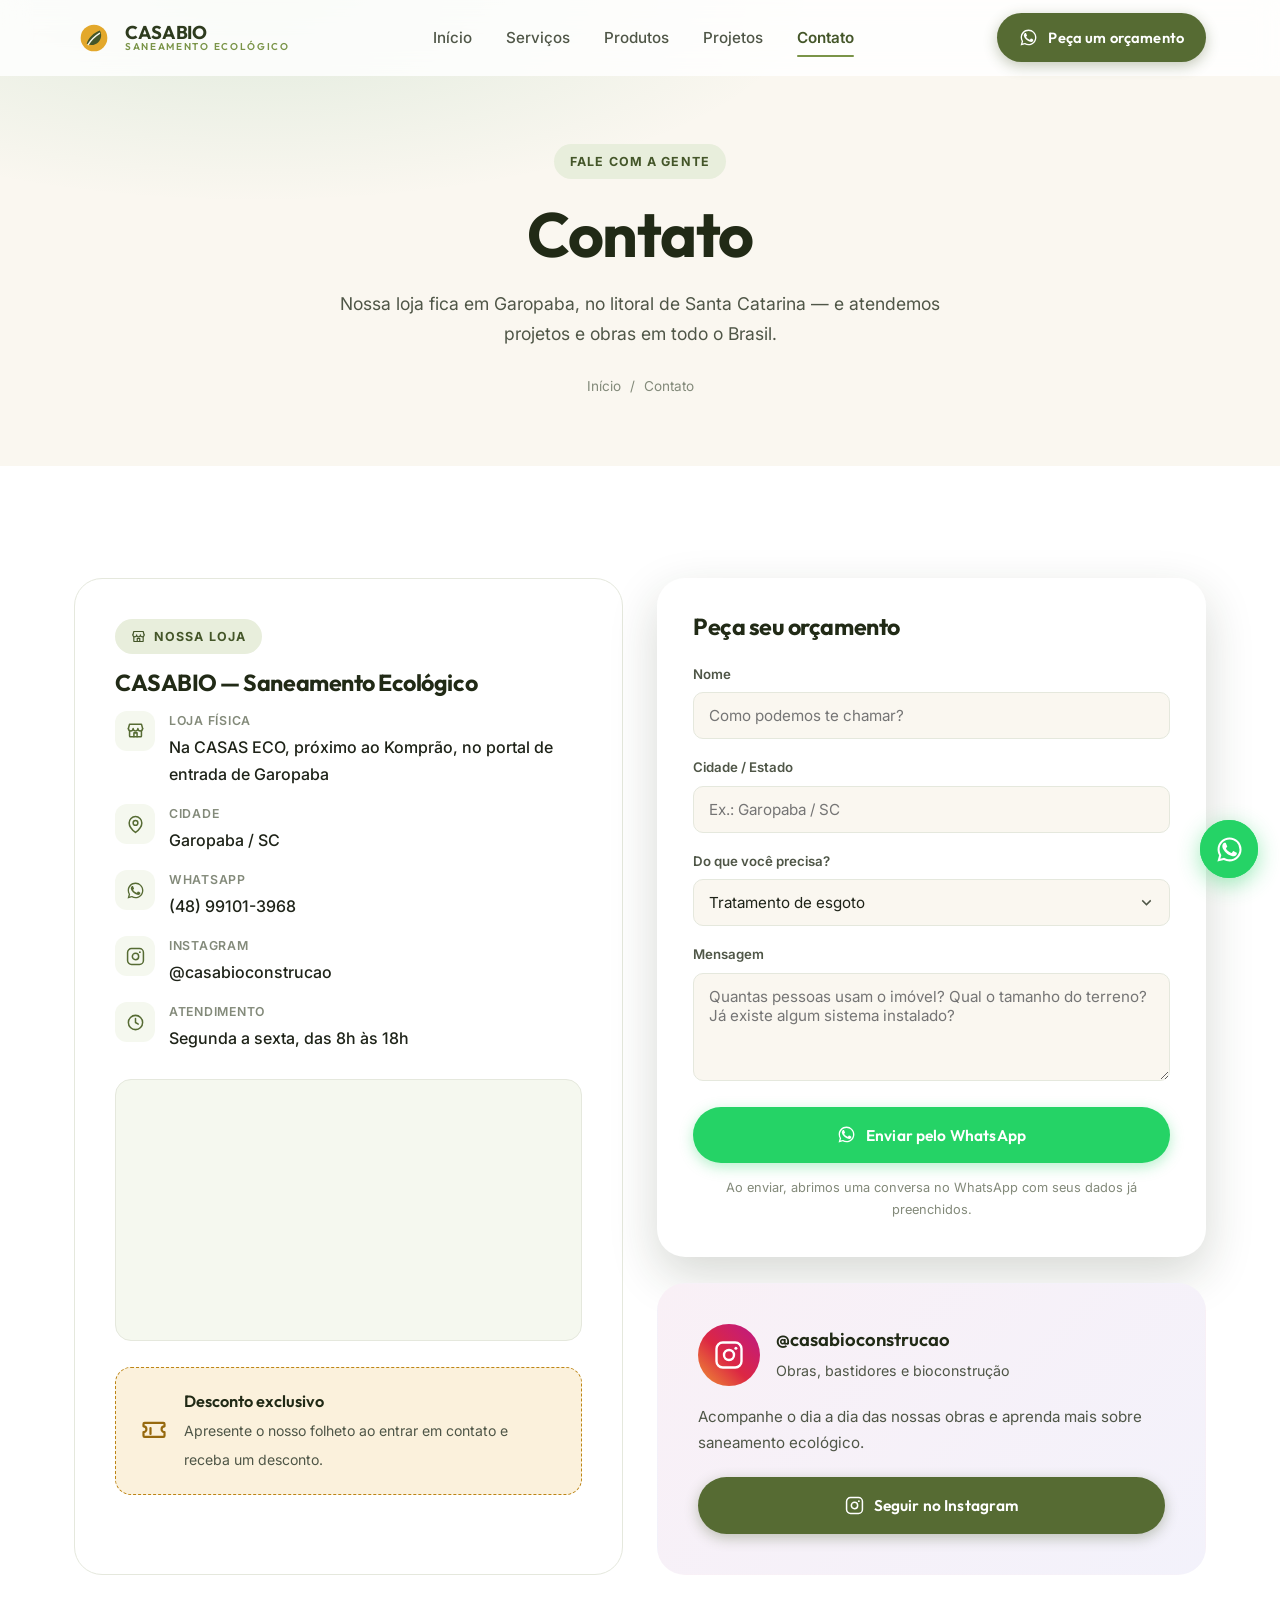
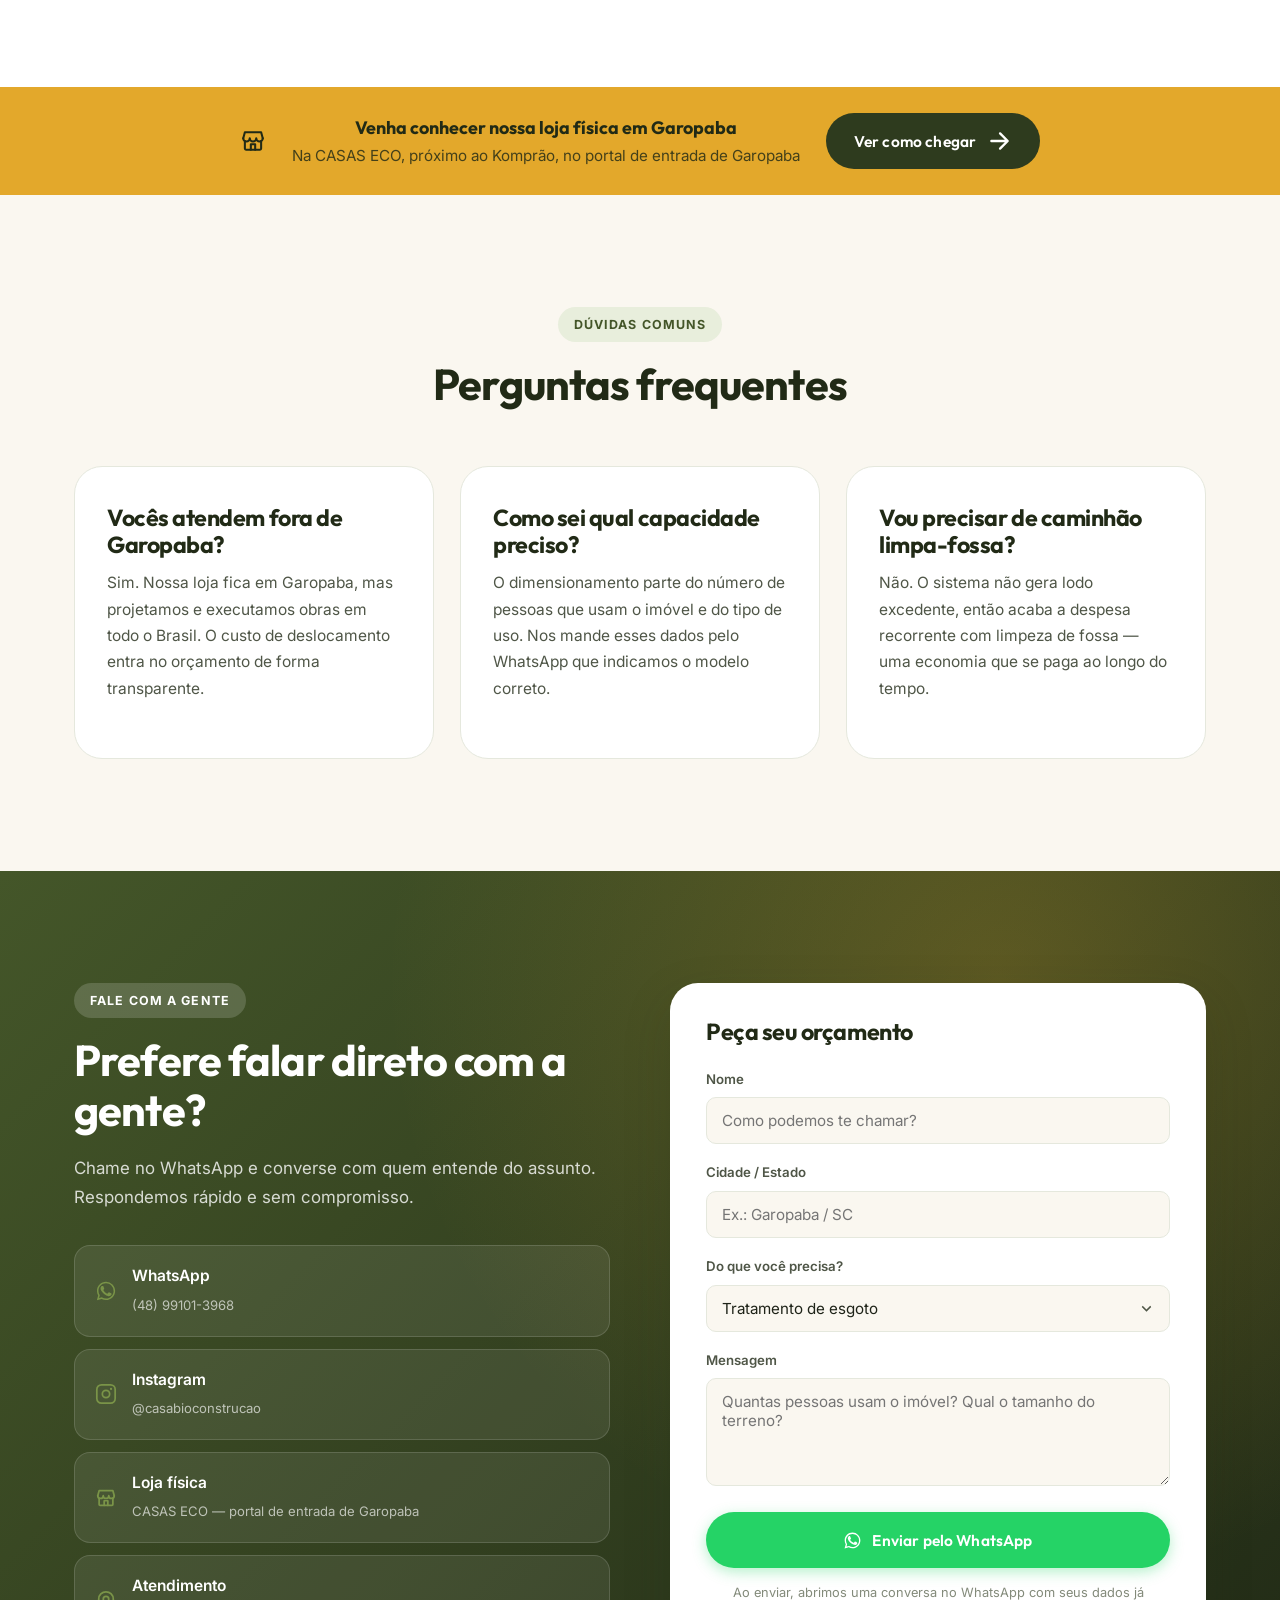
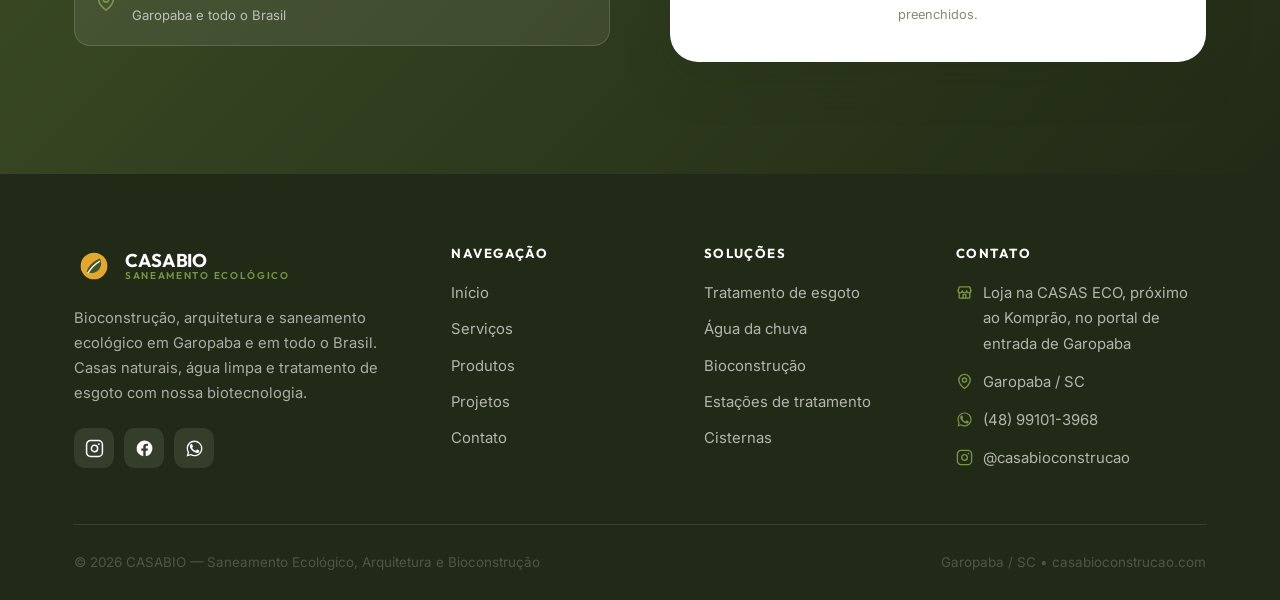
==== commit 9d3dfd37: "Refaz o site com a identidade da CASABIO Troca a marca de referência pela marca real: CASABIO — sane" ====
--- a/contato.html
+++ b/contato.html
@@ -3,15 +3,15 @@
 <head>
 <meta charset="utf-8">
 <meta name="viewport" content="width=device-width, initial-scale=1">
-<title>Contato — BioCasa Soluções Ecológicas | São Sebastião/SP</title>
-<meta name="description" content="Fale com a BioCasa Soluções Ecológicas. WhatsApp (12) 99661-1636, contato@biocasaecologica.com.br, Instagram @biocasaecologica. Sede em Boraceia, São Sebastião/SP, atendimento em todo o Brasil.">
-<meta name="theme-color" content="#1e5c37">
+<title>Contato — CASABIO | Loja em Garopaba/SC</title>
+<meta name="description" content="Fale com a CASABIO. WhatsApp (48) 99101-3968. Loja física na CASAS ECO, próximo ao Komprão, no portal de entrada de Garopaba/SC. Atendimento em todo o Brasil.">
+<meta name="theme-color" content="#445629">
 <meta property="og:type" content="website">
-<meta property="og:site_name" content="BioCasa Soluções Ecológicas">
-<meta property="og:title" content="Contato — BioCasa Soluções Ecológicas | São Sebastião/SP">
-<meta property="og:description" content="Fale com a BioCasa Soluções Ecológicas. WhatsApp (12) 99661-1636, contato@biocasaecologica.com.br, Instagram @biocasaecologica. Sede em Boraceia, São Sebastião/SP, atendimento em todo o Brasil.">
+<meta property="og:site_name" content="CASABIO">
+<meta property="og:title" content="Contato — CASABIO | Loja em Garopaba/SC">
+<meta property="og:description" content="Fale com a CASABIO. WhatsApp (48) 99101-3968. Loja física na CASAS ECO, próximo ao Komprão, no portal de entrada de Garopaba/SC. Atendimento em todo o Brasil.">
 <meta property="og:locale" content="pt_BR">
-<link rel="icon" href="data:image/svg+xml,%3Csvg xmlns='http://www.w3.org/2000/svg' viewBox='0 0 48 48'%3E%3Crect width='48' height='48' rx='13' fill='%231e5c37'/%3E%3Cpath d='M24 11 12 21v15a1.5 1.5 0 0 0 1.5 1.5h21A1.5 1.5 0 0 0 36 36V21L24 11Z' fill='%233f9c62'/%3E%3C/svg%3E">
+<link rel="icon" href="data:image/svg+xml,%3Csvg xmlns='http://www.w3.org/2000/svg' viewBox='0 0 48 48'%3E%3Ccircle cx='24' cy='24' r='22' fill='%23e3a82b'/%3E%3Cpath d='M33 12c3.6 6 2.7 14-2.5 19.2C25.3 36.4 17.3 37.3 11.3 33.7c1.4-4.7 4.2-9.1 8.2-13.1C23.5 16.6 27.9 13.8 33 12Z' fill='%23445629'/%3E%3C/svg%3E">
 <link rel="preconnect" href="https://fonts.googleapis.com">
 <link rel="preconnect" href="https://fonts.gstatic.com" crossorigin>
 <link href="https://fonts.googleapis.com/css2?family=Outfit:wght@500;600;700&family=Inter:wght@400;500;600&display=swap" rel="stylesheet">
@@ -20,11 +20,11 @@
 <body>
 <header class="topo">
   <div class="container topo__interno">
-    <a href="index.html" class="logo" aria-label="BioCasa Soluções Ecológicas — página inicial">
-      <svg class="logo__marca" viewBox="0 0 48 48" fill="none" aria-hidden="true"><rect width="48" height="48" rx="13" fill="#1e5c37"/><path d="M24 11 12 21v15a1.5 1.5 0 0 0 1.5 1.5h21A1.5 1.5 0 0 0 36 36V21L24 11Z" fill="#3f9c62"/><path d="M24 33c0-4.4 3.3-8 7.4-8 .3 3.1-.6 5.4-2.3 6.8-1.6 1.4-3.6 1.6-5.1 1.2Z" fill="#d8f0e2"/><path d="M24 33c0-4.4-3.3-8-7.4-8-.3 3.1.6 5.4 2.3 6.8 1.6 1.4 3.6 1.6 5.1 1.2Z" fill="#a9dcc0"/><path d="M24 37V29" stroke="#10331f" stroke-width="1.8" stroke-linecap="round"/></svg>
+    <a href="index.html" class="logo" aria-label="CASABIO — página inicial">
+      <svg class="logo__marca" viewBox="0 0 48 48" fill="none" aria-hidden="true"><circle cx="24" cy="24" r="16" fill="#e3a82b"/><path d="M31 15c2.6 4.4 2 10.2-1.8 14-3.8 3.8-9.6 4.4-14 1.8 1-3.4 3-6.6 5.9-9.5 2.9-2.9 6.1-4.9 9.9-6.3Z" fill="#445629"/><path d="M17 32c3.4-5.6 8-10.2 13.6-13.6" stroke="#f5f8ef" stroke-width="1.7" stroke-linecap="round"/></svg>
       <span class="logo__texto">
-        <span class="logo__nome">BioCasa</span>
-        <span class="logo__sub">Soluções Ecológicas</span>
+        <span class="logo__nome">CASABIO</span>
+        <span class="logo__sub">Saneamento Ecológico</span>
       </span>
     </a>
 
@@ -34,11 +34,11 @@
       <a href="produtos.html" class="">Produtos</a>
       <a href="projetos.html" class="">Projetos</a>
       <a href="contato.html" class="ativo">Contato</a>
-      <a href="https://wa.me/5512996611636" class="btn btn--primario" target="_blank" rel="noopener"><svg viewBox="0 0 24 24" fill="currentColor" aria-hidden="true"><path d="M17.47 14.38c-.3-.15-1.75-.86-2.02-.96-.27-.1-.47-.15-.67.15-.2.3-.77.96-.94 1.16-.17.2-.35.22-.64.07-.3-.15-1.25-.46-2.38-1.47-.88-.78-1.47-1.75-1.65-2.05-.17-.3-.02-.46.13-.6.13-.14.3-.35.45-.52.15-.17.2-.3.3-.5.1-.2.05-.37-.02-.52-.08-.15-.67-1.6-.92-2.2-.24-.58-.49-.5-.67-.51h-.57c-.2 0-.52.07-.79.37-.27.3-1.04 1.01-1.04 2.47s1.06 2.86 1.21 3.06c.15.2 2.1 3.2 5.08 4.49.71.3 1.26.49 1.69.63.71.22 1.36.19 1.87.12.57-.09 1.75-.72 2-1.41.25-.69.25-1.28.17-1.41-.07-.13-.27-.2-.57-.35z"/><path d="M12.04 2C6.58 2 2.13 6.45 2.13 11.91c0 1.75.46 3.45 1.32 4.95L2 22l5.25-1.38a9.87 9.87 0 0 0 4.79 1.22h.01c5.46 0 9.91-4.45 9.91-9.91 0-2.65-1.03-5.14-2.9-7.01A9.82 9.82 0 0 0 12.04 2zm0 18.15c-1.48 0-2.93-.4-4.2-1.15l-.3-.18-3.12.82.83-3.04-.2-.31a8.2 8.2 0 0 1-1.26-4.38c0-4.54 3.7-8.24 8.25-8.24 2.2 0 4.27.86 5.83 2.42a8.19 8.19 0 0 1 2.41 5.83c0 4.54-3.7 8.23-8.24 8.23z"/></svg> Orçamento</a>
+      <a href="https://wa.me/5548991013968" class="btn btn--primario" target="_blank" rel="noopener"><svg viewBox="0 0 24 24" fill="currentColor" aria-hidden="true"><path d="M17.47 14.38c-.3-.15-1.75-.86-2.02-.96-.27-.1-.47-.15-.67.15-.2.3-.77.96-.94 1.16-.17.2-.35.22-.64.07-.3-.15-1.25-.46-2.38-1.47-.88-.78-1.47-1.75-1.65-2.05-.17-.3-.02-.46.13-.6.13-.14.3-.35.45-.52.15-.17.2-.3.3-.5.1-.2.05-.37-.02-.52-.08-.15-.67-1.6-.92-2.2-.24-.58-.49-.5-.67-.51h-.57c-.2 0-.52.07-.79.37-.27.3-1.04 1.01-1.04 2.47s1.06 2.86 1.21 3.06c.15.2 2.1 3.2 5.08 4.49.71.3 1.26.49 1.69.63.71.22 1.36.19 1.87.12.57-.09 1.75-.72 2-1.41.25-.69.25-1.28.17-1.41-.07-.13-.27-.2-.57-.35z"/><path d="M12.04 2C6.58 2 2.13 6.45 2.13 11.91c0 1.75.46 3.45 1.32 4.95L2 22l5.25-1.38a9.87 9.87 0 0 0 4.79 1.22h.01c5.46 0 9.91-4.45 9.91-9.91 0-2.65-1.03-5.14-2.9-7.01A9.82 9.82 0 0 0 12.04 2zm0 18.15c-1.48 0-2.93-.4-4.2-1.15l-.3-.18-3.12.82.83-3.04-.2-.31a8.2 8.2 0 0 1-1.26-4.38c0-4.54 3.7-8.24 8.25-8.24 2.2 0 4.27.86 5.83 2.42a8.19 8.19 0 0 1 2.41 5.83c0 4.54-3.7 8.23-8.24 8.23z"/></svg> Orçamento</a>
     </nav>
 
     <div class="topo__acoes">
-      <a href="https://wa.me/5512996611636" class="btn btn--primario" target="_blank" rel="noopener"><svg viewBox="0 0 24 24" fill="currentColor" aria-hidden="true"><path d="M17.47 14.38c-.3-.15-1.75-.86-2.02-.96-.27-.1-.47-.15-.67.15-.2.3-.77.96-.94 1.16-.17.2-.35.22-.64.07-.3-.15-1.25-.46-2.38-1.47-.88-.78-1.47-1.75-1.65-2.05-.17-.3-.02-.46.13-.6.13-.14.3-.35.45-.52.15-.17.2-.3.3-.5.1-.2.05-.37-.02-.52-.08-.15-.67-1.6-.92-2.2-.24-.58-.49-.5-.67-.51h-.57c-.2 0-.52.07-.79.37-.27.3-1.04 1.01-1.04 2.47s1.06 2.86 1.21 3.06c.15.2 2.1 3.2 5.08 4.49.71.3 1.26.49 1.69.63.71.22 1.36.19 1.87.12.57-.09 1.75-.72 2-1.41.25-.69.25-1.28.17-1.41-.07-.13-.27-.2-.57-.35z"/><path d="M12.04 2C6.58 2 2.13 6.45 2.13 11.91c0 1.75.46 3.45 1.32 4.95L2 22l5.25-1.38a9.87 9.87 0 0 0 4.79 1.22h.01c5.46 0 9.91-4.45 9.91-9.91 0-2.65-1.03-5.14-2.9-7.01A9.82 9.82 0 0 0 12.04 2zm0 18.15c-1.48 0-2.93-.4-4.2-1.15l-.3-.18-3.12.82.83-3.04-.2-.31a8.2 8.2 0 0 1-1.26-4.38c0-4.54 3.7-8.24 8.25-8.24 2.2 0 4.27.86 5.83 2.42a8.19 8.19 0 0 1 2.41 5.83c0 4.54-3.7 8.23-8.24 8.23z"/></svg> Peça um orçamento</a>
+      <a href="https://wa.me/5548991013968" class="btn btn--primario" target="_blank" rel="noopener"><svg viewBox="0 0 24 24" fill="currentColor" aria-hidden="true"><path d="M17.47 14.38c-.3-.15-1.75-.86-2.02-.96-.27-.1-.47-.15-.67.15-.2.3-.77.96-.94 1.16-.17.2-.35.22-.64.07-.3-.15-1.25-.46-2.38-1.47-.88-.78-1.47-1.75-1.65-2.05-.17-.3-.02-.46.13-.6.13-.14.3-.35.45-.52.15-.17.2-.3.3-.5.1-.2.05-.37-.02-.52-.08-.15-.67-1.6-.92-2.2-.24-.58-.49-.5-.67-.51h-.57c-.2 0-.52.07-.79.37-.27.3-1.04 1.01-1.04 2.47s1.06 2.86 1.21 3.06c.15.2 2.1 3.2 5.08 4.49.71.3 1.26.49 1.69.63.71.22 1.36.19 1.87.12.57-.09 1.75-.72 2-1.41.25-.69.25-1.28.17-1.41-.07-.13-.27-.2-.57-.35z"/><path d="M12.04 2C6.58 2 2.13 6.45 2.13 11.91c0 1.75.46 3.45 1.32 4.95L2 22l5.25-1.38a9.87 9.87 0 0 0 4.79 1.22h.01c5.46 0 9.91-4.45 9.91-9.91 0-2.65-1.03-5.14-2.9-7.01A9.82 9.82 0 0 0 12.04 2zm0 18.15c-1.48 0-2.93-.4-4.2-1.15l-.3-.18-3.12.82.83-3.04-.2-.31a8.2 8.2 0 0 1-1.26-4.38c0-4.54 3.7-8.24 8.25-8.24 2.2 0 4.27.86 5.83 2.42a8.19 8.19 0 0 1 2.41 5.83c0 4.54-3.7 8.23-8.24 8.23z"/></svg> Peça um orçamento</a>
       <button class="menu-btn" type="button" aria-label="Abrir menu" aria-expanded="false" aria-controls="nav-principal"><span></span></button>
     </div>
   </div>
@@ -48,7 +48,7 @@
   <div class="container">
     <span class="selo">Fale com a gente</span>
     <h1>Contato</h1>
-    <p>Estamos em Boraceia, São Sebastião — litoral norte de São Paulo — e atendemos projetos e obras em todo o Brasil.</p>
+    <p>Nossa loja fica em Garopaba, no litoral de Santa Catarina — e atendemos projetos e obras em todo o Brasil.</p>
     <nav class="migalhas" aria-label="Trilha de navegação">
       <a href="index.html">Início</a><span>/</span><span>Contato</span>
     </nav>
@@ -59,24 +59,24 @@
   <div class="container">
     <div class="local__grade">
       <div class="cartao revelar">
-        <span class="selo"><svg viewBox="0 0 24 24" fill="none" stroke="currentColor" stroke-width="1.9" stroke-linecap="round" stroke-linejoin="round" aria-hidden="true"><path d="M20 10c0 6-8 12-8 12s-8-6-8-12a8 8 0 0 1 16 0z"/><circle cx="12" cy="10" r="3"/></svg> Nossa localização</span>
-        <h3>BioCasa Soluções Ecológicas Ltda.</h3>
+        <span class="selo"><svg viewBox="0 0 24 24" fill="none" stroke="currentColor" stroke-width="1.9" stroke-linecap="round" stroke-linejoin="round" aria-hidden="true"><path d="M3 9.5 4.5 4h15L21 9.5"/><path d="M3 9.5a3 3 0 0 0 6 0 3 3 0 0 0 6 0 3 3 0 0 0 6 0"/><path d="M4.5 12v7a1 1 0 0 0 1 1h13a1 1 0 0 0 1-1v-7"/><path d="M10 20v-5h4v5"/></svg> Nossa loja</span>
+        <h3>CASABIO — Saneamento Ecológico</h3>
         <dl class="info-lista">
           <div class="info-item">
+            <div class="info-item__icone"><svg viewBox="0 0 24 24" fill="none" stroke="currentColor" stroke-width="1.9" stroke-linecap="round" stroke-linejoin="round" aria-hidden="true"><path d="M3 9.5 4.5 4h15L21 9.5"/><path d="M3 9.5a3 3 0 0 0 6 0 3 3 0 0 0 6 0 3 3 0 0 0 6 0"/><path d="M4.5 12v7a1 1 0 0 0 1 1h13a1 1 0 0 0 1-1v-7"/><path d="M10 20v-5h4v5"/></svg></div>
+            <div><dt>Loja física</dt><dd>Na CASAS ECO, próximo ao Komprão, no portal de entrada de Garopaba</dd></div>
+          </div>
+          <div class="info-item">
             <div class="info-item__icone"><svg viewBox="0 0 24 24" fill="none" stroke="currentColor" stroke-width="1.9" stroke-linecap="round" stroke-linejoin="round" aria-hidden="true"><path d="M20 10c0 6-8 12-8 12s-8-6-8-12a8 8 0 0 1 16 0z"/><circle cx="12" cy="10" r="3"/></svg></div>
-            <div><dt>Endereço</dt><dd>Alameda Santo André, Boraceia — São Sebastião/SP, 11.626-300</dd></div>
+            <div><dt>Cidade</dt><dd>Garopaba / SC</dd></div>
           </div>
           <div class="info-item">
             <div class="info-item__icone"><svg viewBox="0 0 24 24" fill="currentColor" aria-hidden="true"><path d="M17.47 14.38c-.3-.15-1.75-.86-2.02-.96-.27-.1-.47-.15-.67.15-.2.3-.77.96-.94 1.16-.17.2-.35.22-.64.07-.3-.15-1.25-.46-2.38-1.47-.88-.78-1.47-1.75-1.65-2.05-.17-.3-.02-.46.13-.6.13-.14.3-.35.45-.52.15-.17.2-.3.3-.5.1-.2.05-.37-.02-.52-.08-.15-.67-1.6-.92-2.2-.24-.58-.49-.5-.67-.51h-.57c-.2 0-.52.07-.79.37-.27.3-1.04 1.01-1.04 2.47s1.06 2.86 1.21 3.06c.15.2 2.1 3.2 5.08 4.49.71.3 1.26.49 1.69.63.71.22 1.36.19 1.87.12.57-.09 1.75-.72 2-1.41.25-.69.25-1.28.17-1.41-.07-.13-.27-.2-.57-.35z"/><path d="M12.04 2C6.58 2 2.13 6.45 2.13 11.91c0 1.75.46 3.45 1.32 4.95L2 22l5.25-1.38a9.87 9.87 0 0 0 4.79 1.22h.01c5.46 0 9.91-4.45 9.91-9.91 0-2.65-1.03-5.14-2.9-7.01A9.82 9.82 0 0 0 12.04 2zm0 18.15c-1.48 0-2.93-.4-4.2-1.15l-.3-.18-3.12.82.83-3.04-.2-.31a8.2 8.2 0 0 1-1.26-4.38c0-4.54 3.7-8.24 8.25-8.24 2.2 0 4.27.86 5.83 2.42a8.19 8.19 0 0 1 2.41 5.83c0 4.54-3.7 8.23-8.24 8.23z"/></svg></div>
-            <div><dt>WhatsApp</dt><dd><a href="https://wa.me/5512996611636" target="_blank" rel="noopener">(12) 99661-1636</a></dd></div>
-          </div>
-          <div class="info-item">
-            <div class="info-item__icone"><svg viewBox="0 0 24 24" fill="none" stroke="currentColor" stroke-width="1.9" stroke-linecap="round" stroke-linejoin="round" aria-hidden="true"><rect x="2" y="4" width="20" height="16" rx="2"/><path d="m2 7 10 6 10-6"/></svg></div>
-            <div><dt>E-mail</dt><dd><a href="mailto:contato@biocasaecologica.com.br">contato@biocasaecologica.com.br</a></dd></div>
+            <div><dt>WhatsApp</dt><dd><a href="https://wa.me/5548991013968" target="_blank" rel="noopener">(48) 99101-3968</a></dd></div>
           </div>
           <div class="info-item">
             <div class="info-item__icone"><svg viewBox="0 0 24 24" fill="none" stroke="currentColor" stroke-width="1.9" stroke-linecap="round" stroke-linejoin="round" aria-hidden="true"><rect x="2" y="2" width="20" height="20" rx="5"/><circle cx="12" cy="12" r="4"/><circle cx="17.5" cy="6.5" r="1.2" fill="currentColor" stroke="none"/></svg></div>
-            <div><dt>Instagram</dt><dd><a href="https://instagram.com/biocasaecologica" target="_blank" rel="noopener">@biocasaecologica</a></dd></div>
+            <div><dt>Instagram</dt><dd><a href="https://instagram.com/casabioconstrucao" target="_blank" rel="noopener">@casabioconstrucao</a></dd></div>
           </div>
           <div class="info-item">
             <div class="info-item__icone"><svg viewBox="0 0 24 24" fill="none" stroke="currentColor" stroke-width="1.9" stroke-linecap="round" stroke-linejoin="round" aria-hidden="true"><circle cx="12" cy="12" r="9"/><path d="M12 7v5l3.5 2"/></svg></div>
@@ -85,14 +85,21 @@
         </dl>
         <div class="mapa">
           <iframe
-            src="https://www.google.com/maps?q=Boraceia,+S%C3%A3o+Sebasti%C3%A3o+-+SP,+11626-300&output=embed"
+            src="https://www.google.com/maps?q=Casas+Eco+Garopaba+SC&output=embed"
             loading="lazy" referrerpolicy="no-referrer-when-downgrade"
-            title="Mapa da localização da BioCasa em Boraceia, São Sebastião/SP"></iframe>
+            title="Mapa da localização da loja CASABIO em Garopaba/SC"></iframe>
+        </div>
+        <div class="desconto">
+          <svg viewBox="0 0 24 24" fill="none" stroke="currentColor" stroke-width="1.9" stroke-linecap="round" stroke-linejoin="round" aria-hidden="true"><path d="M3 8V6a1 1 0 0 1 1-1h16a1 1 0 0 1 1 1v2a2.5 2.5 0 0 0 0 5v3a1 1 0 0 1-1 1H4a1 1 0 0 1-1-1v-3a2.5 2.5 0 0 0 0-5Z"/><path d="M9 9.5v5"/></svg>
+          <div>
+            <strong>Desconto exclusivo</strong>
+            <span>Apresente o nosso folheto ao entrar em contato e receba um desconto.</span>
+          </div>
         </div>
       </div>
 
       <div class="revelar" data-atraso="120">
-        <form class="form" data-form-whatsapp="5512996611636">
+        <form class="form" data-form-whatsapp="5548991013968">
           <h3>Peça seu orçamento</h3>
           <div class="campo">
             <label for="nome">Nome</label>
@@ -100,7 +107,7 @@
           </div>
           <div class="campo">
             <label for="cidade">Cidade / Estado</label>
-            <input type="text" id="cidade" name="cidade" placeholder="Ex.: São Sebastião / SP">
+            <input type="text" id="cidade" name="cidade" placeholder="Ex.: Garopaba / SC">
           </div>
           <div class="campo">
             <label for="interesse">Do que você precisa?</label>
@@ -108,7 +115,7 @@
               <option>Tratamento de esgoto</option>
               <option>Captação de água da chuva</option>
               <option>Bioconstrução</option>
-              <option>Projeto e consultoria</option>
+              <option>Arquitetura e projeto</option>
               <option>Outro assunto</option>
             </select>
           </div>
@@ -124,15 +131,25 @@
           <div class="insta__topo">
             <div class="insta__avatar"><svg viewBox="0 0 24 24" fill="none" stroke="currentColor" stroke-width="1.9" stroke-linecap="round" stroke-linejoin="round" aria-hidden="true"><rect x="2" y="2" width="20" height="20" rx="5"/><circle cx="12" cy="12" r="4"/><circle cx="17.5" cy="6.5" r="1.2" fill="currentColor" stroke="none"/></svg></div>
             <div class="insta__perfil">
-              <strong>@biocasaecologica</strong>
-              <span>Obras, bastidores e educação ambiental</span>
+              <strong>@casabioconstrucao</strong>
+              <span>Obras, bastidores e bioconstrução</span>
             </div>
           </div>
-          <p style="margin:18px 0 22px;font-size:.95rem">Acompanhe o dia a dia das nossas execuções e aprenda mais sobre saneamento ecológico.</p>
-          <a href="https://instagram.com/biocasaecologica" class="btn btn--primario btn--bloco" target="_blank" rel="noopener"><svg viewBox="0 0 24 24" fill="none" stroke="currentColor" stroke-width="1.9" stroke-linecap="round" stroke-linejoin="round" aria-hidden="true"><rect x="2" y="2" width="20" height="20" rx="5"/><circle cx="12" cy="12" r="4"/><circle cx="17.5" cy="6.5" r="1.2" fill="currentColor" stroke="none"/></svg> Seguir no Instagram</a>
-        </div>
-      </div>
-    </div>
+          <p style="margin:18px 0 22px;font-size:.95rem">Acompanhe o dia a dia das nossas obras e aprenda mais sobre saneamento ecológico.</p>
+          <a href="https://instagram.com/casabioconstrucao" class="btn btn--primario btn--bloco" target="_blank" rel="noopener"><svg viewBox="0 0 24 24" fill="none" stroke="currentColor" stroke-width="1.9" stroke-linecap="round" stroke-linejoin="round" aria-hidden="true"><rect x="2" y="2" width="20" height="20" rx="5"/><circle cx="12" cy="12" r="4"/><circle cx="17.5" cy="6.5" r="1.2" fill="currentColor" stroke="none"/></svg> Seguir no Instagram</a>
+        </div>
+      </div>
+    </div>
+  </div>
+</section>
+<section class="faixa-loja">
+  <div class="container faixa-loja__interno">
+    <svg viewBox="0 0 24 24" fill="none" stroke="currentColor" stroke-width="1.9" stroke-linecap="round" stroke-linejoin="round" aria-hidden="true"><path d="M3 9.5 4.5 4h15L21 9.5"/><path d="M3 9.5a3 3 0 0 0 6 0 3 3 0 0 0 6 0 3 3 0 0 0 6 0"/><path d="M4.5 12v7a1 1 0 0 0 1 1h13a1 1 0 0 0 1-1v-7"/><path d="M10 20v-5h4v5"/></svg>
+    <div>
+      <strong>Venha conhecer nossa loja física em Garopaba</strong>
+      <p>Na CASAS ECO, próximo ao Komprão, no portal de entrada de Garopaba</p>
+    </div>
+    <a href="contato.html" class="btn">Ver como chegar <svg viewBox="0 0 24 24" fill="none" stroke="currentColor" stroke-width="2.2" stroke-linecap="round" stroke-linejoin="round" aria-hidden="true"><path d="M5 12h14m-6-7 7 7-7 7"/></svg></a>
   </div>
 </section>
 
@@ -145,16 +162,16 @@
     </div>
     <div class="areas">
       <article class="area revelar">
-        <h3>Vocês atendem fora de São Sebastião?</h3>
-        <p>Sim. Nossa sede fica no litoral norte de SP, mas projetamos e executamos obras em todo o Brasil. O custo de deslocamento entra no orçamento de forma transparente.</p>
+        <h3>Vocês atendem fora de Garopaba?</h3>
+        <p>Sim. Nossa loja fica em Garopaba, mas projetamos e executamos obras em todo o Brasil. O custo de deslocamento entra no orçamento de forma transparente.</p>
       </article>
       <article class="area area--agua revelar" data-atraso="120">
         <h3>Como sei qual capacidade preciso?</h3>
         <p>O dimensionamento parte do número de pessoas que usam o imóvel e do tipo de uso. Nos mande esses dados pelo WhatsApp que indicamos o modelo correto.</p>
       </article>
       <article class="area area--terra revelar" data-atraso="240">
-        <h3>O sistema precisa de energia elétrica?</h3>
-        <p>Não. A estação BioETE® funciona por processo biológico e fluxo por gravidade, sem partes móveis e sem consumo de energia.</p>
+        <h3>Vou precisar de caminhão limpa-fossa?</h3>
+        <p>Não. O sistema não gera lodo excedente, então acaba a despesa recorrente com limpeza de fossa — uma economia que se paga ao longo do tempo.</p>
       </article>
     </div>
   </div>
@@ -167,22 +184,22 @@
       <h2>Prefere falar direto com a gente?</h2>
       <p class="cta__texto">Chame no WhatsApp e converse com quem entende do assunto. Respondemos rápido e sem compromisso.</p>
       <div class="cta__canais">
-        <a class="cta__canal" href="https://wa.me/5512996611636" target="_blank" rel="noopener">
-          <svg viewBox="0 0 24 24" fill="currentColor" aria-hidden="true"><path d="M17.47 14.38c-.3-.15-1.75-.86-2.02-.96-.27-.1-.47-.15-.67.15-.2.3-.77.96-.94 1.16-.17.2-.35.22-.64.07-.3-.15-1.25-.46-2.38-1.47-.88-.78-1.47-1.75-1.65-2.05-.17-.3-.02-.46.13-.6.13-.14.3-.35.45-.52.15-.17.2-.3.3-.5.1-.2.05-.37-.02-.52-.08-.15-.67-1.6-.92-2.2-.24-.58-.49-.5-.67-.51h-.57c-.2 0-.52.07-.79.37-.27.3-1.04 1.01-1.04 2.47s1.06 2.86 1.21 3.06c.15.2 2.1 3.2 5.08 4.49.71.3 1.26.49 1.69.63.71.22 1.36.19 1.87.12.57-.09 1.75-.72 2-1.41.25-.69.25-1.28.17-1.41-.07-.13-.27-.2-.57-.35z"/><path d="M12.04 2C6.58 2 2.13 6.45 2.13 11.91c0 1.75.46 3.45 1.32 4.95L2 22l5.25-1.38a9.87 9.87 0 0 0 4.79 1.22h.01c5.46 0 9.91-4.45 9.91-9.91 0-2.65-1.03-5.14-2.9-7.01A9.82 9.82 0 0 0 12.04 2zm0 18.15c-1.48 0-2.93-.4-4.2-1.15l-.3-.18-3.12.82.83-3.04-.2-.31a8.2 8.2 0 0 1-1.26-4.38c0-4.54 3.7-8.24 8.25-8.24 2.2 0 4.27.86 5.83 2.42a8.19 8.19 0 0 1 2.41 5.83c0 4.54-3.7 8.23-8.24 8.23z"/></svg><div><strong>WhatsApp</strong><span>(12) 99661-1636</span></div>
-        </a>
-        <a class="cta__canal" href="mailto:contato@biocasaecologica.com.br">
-          <svg viewBox="0 0 24 24" fill="none" stroke="currentColor" stroke-width="1.9" stroke-linecap="round" stroke-linejoin="round" aria-hidden="true"><rect x="2" y="4" width="20" height="16" rx="2"/><path d="m2 7 10 6 10-6"/></svg><div><strong>E-mail</strong><span>contato@biocasaecologica.com.br</span></div>
-        </a>
-        <a class="cta__canal" href="https://instagram.com/biocasaecologica" target="_blank" rel="noopener">
-          <svg viewBox="0 0 24 24" fill="none" stroke="currentColor" stroke-width="1.9" stroke-linecap="round" stroke-linejoin="round" aria-hidden="true"><rect x="2" y="2" width="20" height="20" rx="5"/><circle cx="12" cy="12" r="4"/><circle cx="17.5" cy="6.5" r="1.2" fill="currentColor" stroke="none"/></svg><div><strong>Instagram</strong><span>@biocasaecologica</span></div>
+        <a class="cta__canal" href="https://wa.me/5548991013968" target="_blank" rel="noopener">
+          <svg viewBox="0 0 24 24" fill="currentColor" aria-hidden="true"><path d="M17.47 14.38c-.3-.15-1.75-.86-2.02-.96-.27-.1-.47-.15-.67.15-.2.3-.77.96-.94 1.16-.17.2-.35.22-.64.07-.3-.15-1.25-.46-2.38-1.47-.88-.78-1.47-1.75-1.65-2.05-.17-.3-.02-.46.13-.6.13-.14.3-.35.45-.52.15-.17.2-.3.3-.5.1-.2.05-.37-.02-.52-.08-.15-.67-1.6-.92-2.2-.24-.58-.49-.5-.67-.51h-.57c-.2 0-.52.07-.79.37-.27.3-1.04 1.01-1.04 2.47s1.06 2.86 1.21 3.06c.15.2 2.1 3.2 5.08 4.49.71.3 1.26.49 1.69.63.71.22 1.36.19 1.87.12.57-.09 1.75-.72 2-1.41.25-.69.25-1.28.17-1.41-.07-.13-.27-.2-.57-.35z"/><path d="M12.04 2C6.58 2 2.13 6.45 2.13 11.91c0 1.75.46 3.45 1.32 4.95L2 22l5.25-1.38a9.87 9.87 0 0 0 4.79 1.22h.01c5.46 0 9.91-4.45 9.91-9.91 0-2.65-1.03-5.14-2.9-7.01A9.82 9.82 0 0 0 12.04 2zm0 18.15c-1.48 0-2.93-.4-4.2-1.15l-.3-.18-3.12.82.83-3.04-.2-.31a8.2 8.2 0 0 1-1.26-4.38c0-4.54 3.7-8.24 8.25-8.24 2.2 0 4.27.86 5.83 2.42a8.19 8.19 0 0 1 2.41 5.83c0 4.54-3.7 8.23-8.24 8.23z"/></svg><div><strong>WhatsApp</strong><span>(48) 99101-3968</span></div>
+        </a>
+        <a class="cta__canal" href="https://instagram.com/casabioconstrucao" target="_blank" rel="noopener">
+          <svg viewBox="0 0 24 24" fill="none" stroke="currentColor" stroke-width="1.9" stroke-linecap="round" stroke-linejoin="round" aria-hidden="true"><rect x="2" y="2" width="20" height="20" rx="5"/><circle cx="12" cy="12" r="4"/><circle cx="17.5" cy="6.5" r="1.2" fill="currentColor" stroke="none"/></svg><div><strong>Instagram</strong><span>@casabioconstrucao</span></div>
+        </a>
+        <a class="cta__canal" href="contato.html">
+          <svg viewBox="0 0 24 24" fill="none" stroke="currentColor" stroke-width="1.9" stroke-linecap="round" stroke-linejoin="round" aria-hidden="true"><path d="M3 9.5 4.5 4h15L21 9.5"/><path d="M3 9.5a3 3 0 0 0 6 0 3 3 0 0 0 6 0 3 3 0 0 0 6 0"/><path d="M4.5 12v7a1 1 0 0 0 1 1h13a1 1 0 0 0 1-1v-7"/><path d="M10 20v-5h4v5"/></svg><div><strong>Loja física</strong><span>CASAS ECO — portal de entrada de Garopaba</span></div>
         </a>
         <div class="cta__canal">
-          <svg viewBox="0 0 24 24" fill="none" stroke="currentColor" stroke-width="1.9" stroke-linecap="round" stroke-linejoin="round" aria-hidden="true"><path d="M20 10c0 6-8 12-8 12s-8-6-8-12a8 8 0 0 1 16 0z"/><circle cx="12" cy="10" r="3"/></svg><div><strong>Sede</strong><span>Alameda Santo André, Boraceia — São Sebastião/SP, 11.626-300</span></div>
-        </div>
-      </div>
-    </div>
-
-    <form class="form revelar" data-atraso="120" data-form-whatsapp="5512996611636">
+          <svg viewBox="0 0 24 24" fill="none" stroke="currentColor" stroke-width="1.9" stroke-linecap="round" stroke-linejoin="round" aria-hidden="true"><path d="M20 10c0 6-8 12-8 12s-8-6-8-12a8 8 0 0 1 16 0z"/><circle cx="12" cy="10" r="3"/></svg><div><strong>Atendimento</strong><span>Garopaba e todo o Brasil</span></div>
+        </div>
+      </div>
+    </div>
+
+    <form class="form revelar" data-atraso="120" data-form-whatsapp="5548991013968">
       <h3>Peça seu orçamento</h3>
       <div class="campo">
         <label for="nome">Nome</label>
@@ -190,7 +207,7 @@
       </div>
       <div class="campo">
         <label for="cidade">Cidade / Estado</label>
-        <input type="text" id="cidade" name="cidade" placeholder="Ex.: São Sebastião / SP">
+        <input type="text" id="cidade" name="cidade" placeholder="Ex.: Garopaba / SC">
       </div>
       <div class="campo">
         <label for="interesse">Do que você precisa?</label>
@@ -198,7 +215,7 @@
           <option>Tratamento de esgoto</option>
           <option>Captação de água da chuva</option>
           <option>Bioconstrução</option>
-          <option>Projeto e consultoria</option>
+          <option>Arquitetura e projeto</option>
           <option>Outro assunto</option>
         </select>
       </div>
@@ -217,17 +234,17 @@
     <div class="rodape__grade">
       <div>
         <a href="index.html" class="logo">
-          <svg class="logo__marca" viewBox="0 0 48 48" fill="none" aria-hidden="true"><rect width="48" height="48" rx="13" fill="#1e5c37"/><path d="M24 11 12 21v15a1.5 1.5 0 0 0 1.5 1.5h21A1.5 1.5 0 0 0 36 36V21L24 11Z" fill="#3f9c62"/><path d="M24 33c0-4.4 3.3-8 7.4-8 .3 3.1-.6 5.4-2.3 6.8-1.6 1.4-3.6 1.6-5.1 1.2Z" fill="#d8f0e2"/><path d="M24 33c0-4.4-3.3-8-7.4-8-.3 3.1.6 5.4 2.3 6.8 1.6 1.4 3.6 1.6 5.1 1.2Z" fill="#a9dcc0"/><path d="M24 37V29" stroke="#10331f" stroke-width="1.8" stroke-linecap="round"/></svg>
+          <svg class="logo__marca" viewBox="0 0 48 48" fill="none" aria-hidden="true"><circle cx="24" cy="24" r="16" fill="#e3a82b"/><path d="M31 15c2.6 4.4 2 10.2-1.8 14-3.8 3.8-9.6 4.4-14 1.8 1-3.4 3-6.6 5.9-9.5 2.9-2.9 6.1-4.9 9.9-6.3Z" fill="#445629"/><path d="M17 32c3.4-5.6 8-10.2 13.6-13.6" stroke="#f5f8ef" stroke-width="1.7" stroke-linecap="round"/></svg>
           <span class="logo__texto">
-            <span class="logo__nome">BioCasa</span>
-            <span class="logo__sub">Soluções Ecológicas</span>
+            <span class="logo__nome">CASABIO</span>
+            <span class="logo__sub">Saneamento Ecológico</span>
           </span>
         </a>
-        <p class="rodape__sobre">Engenharia com Soluções baseadas na Natureza para democratizar o acesso ao saneamento básico e à construção sustentável em todo o Brasil.</p>
+        <p class="rodape__sobre">Bioconstrução, arquitetura e saneamento ecológico em Garopaba e em todo o Brasil. Casas naturais, água limpa e tratamento de esgoto com nossa biotecnologia.</p>
         <div class="rodape__sociais">
-          <a href="https://instagram.com/biocasaecologica" target="_blank" rel="noopener" aria-label="Instagram"><svg viewBox="0 0 24 24" fill="none" stroke="currentColor" stroke-width="1.9" stroke-linecap="round" stroke-linejoin="round" aria-hidden="true"><rect x="2" y="2" width="20" height="20" rx="5"/><circle cx="12" cy="12" r="4"/><circle cx="17.5" cy="6.5" r="1.2" fill="currentColor" stroke="none"/></svg></a>
-          <a href="https://www.facebook.com/biocasaecologica" target="_blank" rel="noopener" aria-label="Facebook"><svg viewBox="0 0 24 24" fill="currentColor" aria-hidden="true"><path d="M22 12a10 10 0 1 0-11.56 9.88v-6.99H7.9V12h2.54V9.8c0-2.5 1.49-3.89 3.77-3.89 1.09 0 2.24.2 2.24.2v2.46h-1.26c-1.24 0-1.63.77-1.63 1.56V12h2.78l-.45 2.89h-2.33v6.99A10 10 0 0 0 22 12z"/></svg></a>
-          <a href="https://wa.me/5512996611636" target="_blank" rel="noopener" aria-label="WhatsApp"><svg viewBox="0 0 24 24" fill="currentColor" aria-hidden="true"><path d="M17.47 14.38c-.3-.15-1.75-.86-2.02-.96-.27-.1-.47-.15-.67.15-.2.3-.77.96-.94 1.16-.17.2-.35.22-.64.07-.3-.15-1.25-.46-2.38-1.47-.88-.78-1.47-1.75-1.65-2.05-.17-.3-.02-.46.13-.6.13-.14.3-.35.45-.52.15-.17.2-.3.3-.5.1-.2.05-.37-.02-.52-.08-.15-.67-1.6-.92-2.2-.24-.58-.49-.5-.67-.51h-.57c-.2 0-.52.07-.79.37-.27.3-1.04 1.01-1.04 2.47s1.06 2.86 1.21 3.06c.15.2 2.1 3.2 5.08 4.49.71.3 1.26.49 1.69.63.71.22 1.36.19 1.87.12.57-.09 1.75-.72 2-1.41.25-.69.25-1.28.17-1.41-.07-.13-.27-.2-.57-.35z"/><path d="M12.04 2C6.58 2 2.13 6.45 2.13 11.91c0 1.75.46 3.45 1.32 4.95L2 22l5.25-1.38a9.87 9.87 0 0 0 4.79 1.22h.01c5.46 0 9.91-4.45 9.91-9.91 0-2.65-1.03-5.14-2.9-7.01A9.82 9.82 0 0 0 12.04 2zm0 18.15c-1.48 0-2.93-.4-4.2-1.15l-.3-.18-3.12.82.83-3.04-.2-.31a8.2 8.2 0 0 1-1.26-4.38c0-4.54 3.7-8.24 8.25-8.24 2.2 0 4.27.86 5.83 2.42a8.19 8.19 0 0 1 2.41 5.83c0 4.54-3.7 8.23-8.24 8.23z"/></svg></a>
+          <a href="https://instagram.com/casabioconstrucao" target="_blank" rel="noopener" aria-label="Instagram"><svg viewBox="0 0 24 24" fill="none" stroke="currentColor" stroke-width="1.9" stroke-linecap="round" stroke-linejoin="round" aria-hidden="true"><rect x="2" y="2" width="20" height="20" rx="5"/><circle cx="12" cy="12" r="4"/><circle cx="17.5" cy="6.5" r="1.2" fill="currentColor" stroke="none"/></svg></a>
+          <a href="https://www.facebook.com/casabioconstrucao" target="_blank" rel="noopener" aria-label="Facebook"><svg viewBox="0 0 24 24" fill="currentColor" aria-hidden="true"><path d="M22 12a10 10 0 1 0-11.56 9.88v-6.99H7.9V12h2.54V9.8c0-2.5 1.49-3.89 3.77-3.89 1.09 0 2.24.2 2.24.2v2.46h-1.26c-1.24 0-1.63.77-1.63 1.56V12h2.78l-.45 2.89h-2.33v6.99A10 10 0 0 0 22 12z"/></svg></a>
+          <a href="https://wa.me/5548991013968" target="_blank" rel="noopener" aria-label="WhatsApp"><svg viewBox="0 0 24 24" fill="currentColor" aria-hidden="true"><path d="M17.47 14.38c-.3-.15-1.75-.86-2.02-.96-.27-.1-.47-.15-.67.15-.2.3-.77.96-.94 1.16-.17.2-.35.22-.64.07-.3-.15-1.25-.46-2.38-1.47-.88-.78-1.47-1.75-1.65-2.05-.17-.3-.02-.46.13-.6.13-.14.3-.35.45-.52.15-.17.2-.3.3-.5.1-.2.05-.37-.02-.52-.08-.15-.67-1.6-.92-2.2-.24-.58-.49-.5-.67-.51h-.57c-.2 0-.52.07-.79.37-.27.3-1.04 1.01-1.04 2.47s1.06 2.86 1.21 3.06c.15.2 2.1 3.2 5.08 4.49.71.3 1.26.49 1.69.63.71.22 1.36.19 1.87.12.57-.09 1.75-.72 2-1.41.25-.69.25-1.28.17-1.41-.07-.13-.27-.2-.57-.35z"/><path d="M12.04 2C6.58 2 2.13 6.45 2.13 11.91c0 1.75.46 3.45 1.32 4.95L2 22l5.25-1.38a9.87 9.87 0 0 0 4.79 1.22h.01c5.46 0 9.91-4.45 9.91-9.91 0-2.65-1.03-5.14-2.9-7.01A9.82 9.82 0 0 0 12.04 2zm0 18.15c-1.48 0-2.93-.4-4.2-1.15l-.3-.18-3.12.82.83-3.04-.2-.31a8.2 8.2 0 0 1-1.26-4.38c0-4.54 3.7-8.24 8.25-8.24 2.2 0 4.27.86 5.83 2.42a8.19 8.19 0 0 1 2.41 5.83c0 4.54-3.7 8.23-8.24 8.23z"/></svg></a>
         </div>
       </div>
 
@@ -248,7 +265,7 @@
           <a href="servicos.html#esgoto">Tratamento de esgoto</a>
           <a href="servicos.html#chuva">Água da chuva</a>
           <a href="servicos.html#bioconstrucao">Bioconstrução</a>
-          <a href="produtos.html#estacoes">Estações BioETE®</a>
+          <a href="produtos.html#estacoes">Estações de tratamento</a>
           <a href="produtos.html#cisternas">Cisternas</a>
         </div>
       </div>
@@ -256,22 +273,22 @@
       <div>
         <h4>Contato</h4>
         <div class="rodape__contato">
-          <span><svg viewBox="0 0 24 24" fill="none" stroke="currentColor" stroke-width="1.9" stroke-linecap="round" stroke-linejoin="round" aria-hidden="true"><path d="M20 10c0 6-8 12-8 12s-8-6-8-12a8 8 0 0 1 16 0z"/><circle cx="12" cy="10" r="3"/></svg> Alameda Santo André, Boraceia — São Sebastião/SP, 11.626-300</span>
-          <a href="https://wa.me/5512996611636" target="_blank" rel="noopener"><svg viewBox="0 0 24 24" fill="currentColor" aria-hidden="true"><path d="M17.47 14.38c-.3-.15-1.75-.86-2.02-.96-.27-.1-.47-.15-.67.15-.2.3-.77.96-.94 1.16-.17.2-.35.22-.64.07-.3-.15-1.25-.46-2.38-1.47-.88-.78-1.47-1.75-1.65-2.05-.17-.3-.02-.46.13-.6.13-.14.3-.35.45-.52.15-.17.2-.3.3-.5.1-.2.05-.37-.02-.52-.08-.15-.67-1.6-.92-2.2-.24-.58-.49-.5-.67-.51h-.57c-.2 0-.52.07-.79.37-.27.3-1.04 1.01-1.04 2.47s1.06 2.86 1.21 3.06c.15.2 2.1 3.2 5.08 4.49.71.3 1.26.49 1.69.63.71.22 1.36.19 1.87.12.57-.09 1.75-.72 2-1.41.25-.69.25-1.28.17-1.41-.07-.13-.27-.2-.57-.35z"/><path d="M12.04 2C6.58 2 2.13 6.45 2.13 11.91c0 1.75.46 3.45 1.32 4.95L2 22l5.25-1.38a9.87 9.87 0 0 0 4.79 1.22h.01c5.46 0 9.91-4.45 9.91-9.91 0-2.65-1.03-5.14-2.9-7.01A9.82 9.82 0 0 0 12.04 2zm0 18.15c-1.48 0-2.93-.4-4.2-1.15l-.3-.18-3.12.82.83-3.04-.2-.31a8.2 8.2 0 0 1-1.26-4.38c0-4.54 3.7-8.24 8.25-8.24 2.2 0 4.27.86 5.83 2.42a8.19 8.19 0 0 1 2.41 5.83c0 4.54-3.7 8.23-8.24 8.23z"/></svg> (12) 99661-1636</a>
-          <a href="mailto:contato@biocasaecologica.com.br"><svg viewBox="0 0 24 24" fill="none" stroke="currentColor" stroke-width="1.9" stroke-linecap="round" stroke-linejoin="round" aria-hidden="true"><rect x="2" y="4" width="20" height="16" rx="2"/><path d="m2 7 10 6 10-6"/></svg> contato@biocasaecologica.com.br</a>
-          <a href="https://instagram.com/biocasaecologica" target="_blank" rel="noopener"><svg viewBox="0 0 24 24" fill="none" stroke="currentColor" stroke-width="1.9" stroke-linecap="round" stroke-linejoin="round" aria-hidden="true"><rect x="2" y="2" width="20" height="20" rx="5"/><circle cx="12" cy="12" r="4"/><circle cx="17.5" cy="6.5" r="1.2" fill="currentColor" stroke="none"/></svg> @biocasaecologica</a>
+          <span><svg viewBox="0 0 24 24" fill="none" stroke="currentColor" stroke-width="1.9" stroke-linecap="round" stroke-linejoin="round" aria-hidden="true"><path d="M3 9.5 4.5 4h15L21 9.5"/><path d="M3 9.5a3 3 0 0 0 6 0 3 3 0 0 0 6 0 3 3 0 0 0 6 0"/><path d="M4.5 12v7a1 1 0 0 0 1 1h13a1 1 0 0 0 1-1v-7"/><path d="M10 20v-5h4v5"/></svg> Loja na CASAS ECO, próximo ao Komprão, no portal de entrada de Garopaba</span>
+          <span><svg viewBox="0 0 24 24" fill="none" stroke="currentColor" stroke-width="1.9" stroke-linecap="round" stroke-linejoin="round" aria-hidden="true"><path d="M20 10c0 6-8 12-8 12s-8-6-8-12a8 8 0 0 1 16 0z"/><circle cx="12" cy="10" r="3"/></svg> Garopaba / SC</span>
+          <a href="https://wa.me/5548991013968" target="_blank" rel="noopener"><svg viewBox="0 0 24 24" fill="currentColor" aria-hidden="true"><path d="M17.47 14.38c-.3-.15-1.75-.86-2.02-.96-.27-.1-.47-.15-.67.15-.2.3-.77.96-.94 1.16-.17.2-.35.22-.64.07-.3-.15-1.25-.46-2.38-1.47-.88-.78-1.47-1.75-1.65-2.05-.17-.3-.02-.46.13-.6.13-.14.3-.35.45-.52.15-.17.2-.3.3-.5.1-.2.05-.37-.02-.52-.08-.15-.67-1.6-.92-2.2-.24-.58-.49-.5-.67-.51h-.57c-.2 0-.52.07-.79.37-.27.3-1.04 1.01-1.04 2.47s1.06 2.86 1.21 3.06c.15.2 2.1 3.2 5.08 4.49.71.3 1.26.49 1.69.63.71.22 1.36.19 1.87.12.57-.09 1.75-.72 2-1.41.25-.69.25-1.28.17-1.41-.07-.13-.27-.2-.57-.35z"/><path d="M12.04 2C6.58 2 2.13 6.45 2.13 11.91c0 1.75.46 3.45 1.32 4.95L2 22l5.25-1.38a9.87 9.87 0 0 0 4.79 1.22h.01c5.46 0 9.91-4.45 9.91-9.91 0-2.65-1.03-5.14-2.9-7.01A9.82 9.82 0 0 0 12.04 2zm0 18.15c-1.48 0-2.93-.4-4.2-1.15l-.3-.18-3.12.82.83-3.04-.2-.31a8.2 8.2 0 0 1-1.26-4.38c0-4.54 3.7-8.24 8.25-8.24 2.2 0 4.27.86 5.83 2.42a8.19 8.19 0 0 1 2.41 5.83c0 4.54-3.7 8.23-8.24 8.23z"/></svg> (48) 99101-3968</a>
+          <a href="https://instagram.com/casabioconstrucao" target="_blank" rel="noopener"><svg viewBox="0 0 24 24" fill="none" stroke="currentColor" stroke-width="1.9" stroke-linecap="round" stroke-linejoin="round" aria-hidden="true"><rect x="2" y="2" width="20" height="20" rx="5"/><circle cx="12" cy="12" r="4"/><circle cx="17.5" cy="6.5" r="1.2" fill="currentColor" stroke="none"/></svg> @casabioconstrucao</a>
         </div>
       </div>
     </div>
 
     <div class="rodape__base">
-      <p>© <span data-ano>2026</span> BioCasa Soluções Ecológicas Ltda. — CNPJ 44.609.395/0001-08</p>
-      <p>Saneamento ecológico e bioconstrução • São Sebastião / SP</p>
+      <p>© <span data-ano>2026</span> CASABIO — Saneamento Ecológico, Arquitetura e Bioconstrução</p>
+      <p>Garopaba / SC • casabioconstrucao.com</p>
     </div>
   </div>
 </footer>
 
-<a href="https://wa.me/5512996611636" class="zap-flutuante" target="_blank" rel="noopener" aria-label="Falar no WhatsApp"><svg viewBox="0 0 24 24" fill="currentColor" aria-hidden="true"><path d="M17.47 14.38c-.3-.15-1.75-.86-2.02-.96-.27-.1-.47-.15-.67.15-.2.3-.77.96-.94 1.16-.17.2-.35.22-.64.07-.3-.15-1.25-.46-2.38-1.47-.88-.78-1.47-1.75-1.65-2.05-.17-.3-.02-.46.13-.6.13-.14.3-.35.45-.52.15-.17.2-.3.3-.5.1-.2.05-.37-.02-.52-.08-.15-.67-1.6-.92-2.2-.24-.58-.49-.5-.67-.51h-.57c-.2 0-.52.07-.79.37-.27.3-1.04 1.01-1.04 2.47s1.06 2.86 1.21 3.06c.15.2 2.1 3.2 5.08 4.49.71.3 1.26.49 1.69.63.71.22 1.36.19 1.87.12.57-.09 1.75-.72 2-1.41.25-.69.25-1.28.17-1.41-.07-.13-.27-.2-.57-.35z"/><path d="M12.04 2C6.58 2 2.13 6.45 2.13 11.91c0 1.75.46 3.45 1.32 4.95L2 22l5.25-1.38a9.87 9.87 0 0 0 4.79 1.22h.01c5.46 0 9.91-4.45 9.91-9.91 0-2.65-1.03-5.14-2.9-7.01A9.82 9.82 0 0 0 12.04 2zm0 18.15c-1.48 0-2.93-.4-4.2-1.15l-.3-.18-3.12.82.83-3.04-.2-.31a8.2 8.2 0 0 1-1.26-4.38c0-4.54 3.7-8.24 8.25-8.24 2.2 0 4.27.86 5.83 2.42a8.19 8.19 0 0 1 2.41 5.83c0 4.54-3.7 8.23-8.24 8.23z"/></svg></a>
+<a href="https://wa.me/5548991013968" class="zap-flutuante" target="_blank" rel="noopener" aria-label="Falar no WhatsApp"><svg viewBox="0 0 24 24" fill="currentColor" aria-hidden="true"><path d="M17.47 14.38c-.3-.15-1.75-.86-2.02-.96-.27-.1-.47-.15-.67.15-.2.3-.77.96-.94 1.16-.17.2-.35.22-.64.07-.3-.15-1.25-.46-2.38-1.47-.88-.78-1.47-1.75-1.65-2.05-.17-.3-.02-.46.13-.6.13-.14.3-.35.45-.52.15-.17.2-.3.3-.5.1-.2.05-.37-.02-.52-.08-.15-.67-1.6-.92-2.2-.24-.58-.49-.5-.67-.51h-.57c-.2 0-.52.07-.79.37-.27.3-1.04 1.01-1.04 2.47s1.06 2.86 1.21 3.06c.15.2 2.1 3.2 5.08 4.49.71.3 1.26.49 1.69.63.71.22 1.36.19 1.87.12.57-.09 1.75-.72 2-1.41.25-.69.25-1.28.17-1.41-.07-.13-.27-.2-.57-.35z"/><path d="M12.04 2C6.58 2 2.13 6.45 2.13 11.91c0 1.75.46 3.45 1.32 4.95L2 22l5.25-1.38a9.87 9.87 0 0 0 4.79 1.22h.01c5.46 0 9.91-4.45 9.91-9.91 0-2.65-1.03-5.14-2.9-7.01A9.82 9.82 0 0 0 12.04 2zm0 18.15c-1.48 0-2.93-.4-4.2-1.15l-.3-.18-3.12.82.83-3.04-.2-.31a8.2 8.2 0 0 1-1.26-4.38c0-4.54 3.7-8.24 8.25-8.24 2.2 0 4.27.86 5.83 2.42a8.19 8.19 0 0 1 2.41 5.83c0 4.54-3.7 8.23-8.24 8.23z"/></svg></a>
 
 <script src="assets/js/main.js"></script>
 </body>
--- a/assets/css/style.css
+++ b/assets/css/style.css
@@ -1,31 +1,43 @@
 /* =========================================================
-   BioCasa Soluções Ecológicas — Design System
+   CASABIO — Saneamento Ecológico | Arquitetura e Construção
+   Paleta extraída do material impresso da marca:
+   verde-oliva profundo + dourado.
    ========================================================= */
 
 :root {
-  /* Marca */
-  --verde-900: #10331f;
-  --verde-800: #16472a;
-  --verde-700: #1e5c37;
-  --verde-600: #2a7a49;
-  --verde-500: #3f9c62;
-  --verde-100: #e3f2e9;
-  --verde-50:  #f2f9f5;
-
-  --agua-700: #0f5f73;
-  --agua-500: #1b93af;
-  --agua-100: #e0f2f7;
-
+  /* Verde da marca */
+  --verde-900: #212a16;
+  --verde-800: #2e3b1e;
+  --verde-700: #445629;
+  --verde-600: #566b33;
+  --verde-500: #7a9448;
+  --verde-400: #9bb168;
+  --verde-100: #e8eedc;
+  --verde-50:  #f5f8ef;
+
+  /* Dourado da marca */
+  --dourado-700: #96690e;
+  --dourado-600: #bd8515;
+  --dourado-500: #e3a82b;
+  --dourado-400: #f0c563;
+  --dourado-100: #fbf1dc;
+
+  /* Água / equipamento */
+  --agua-700: #1f5670;
+  --agua-500: #3a7fa5;
+  --agua-100: #e6f0f6;
+
+  /* Terra / bioconstrução */
   --terra-700: #7a5230;
   --terra-500: #b9834e;
   --terra-100: #f6ecdf;
 
-  --areia:   #faf7f1;
+  --areia:   #faf7f0;
   --branco:  #ffffff;
-  --tinta:   #1b2420;
-  --tinta-2: #4a5a52;
-  --tinta-3: #7d8c85;
-  --borda:   #e2e9e4;
+  --tinta:   #1e2318;
+  --tinta-2: #4f5647;
+  --tinta-3: #838a7a;
+  --borda:   #e5e8dd;
 
   /* Tipografia */
   --fonte-titulo: "Outfit", "Segoe UI", system-ui, -apple-system, sans-serif;
@@ -37,9 +49,9 @@
   --raio-sm: 10px;
   --raio-lg: 28px;
 
-  --sombra-1: 0 1px 2px rgba(16, 51, 31, .06), 0 2px 8px rgba(16, 51, 31, .05);
-  --sombra-2: 0 4px 12px rgba(16, 51, 31, .08), 0 12px 32px rgba(16, 51, 31, .08);
-  --sombra-3: 0 18px 48px rgba(16, 51, 31, .16);
+  --sombra-1: 0 1px 2px rgba(33, 42, 22, .06), 0 2px 8px rgba(33, 42, 22, .05);
+  --sombra-2: 0 4px 12px rgba(33, 42, 22, .08), 0 12px 32px rgba(33, 42, 22, .09);
+  --sombra-3: 0 18px 48px rgba(33, 42, 22, .18);
 
   --transicao: 240ms cubic-bezier(.4, 0, .2, 1);
   --header-h: 76px;
@@ -147,9 +159,9 @@
 .btn--primario {
   background: var(--verde-600);
   color: #fff;
-  box-shadow: 0 4px 14px rgba(42, 122, 73, .3);
-}
-.btn--primario:hover { background: var(--verde-700); transform: translateY(-2px); box-shadow: 0 8px 24px rgba(42,122,73,.36); }
+  box-shadow: 0 4px 14px rgba(68, 86, 41, .32);
+}
+.btn--primario:hover { background: var(--verde-700); transform: translateY(-2px); box-shadow: 0 8px 24px rgba(68,86,41,.4); }
 
 .btn--secundario {
   background: transparent;
@@ -257,8 +269,8 @@
   position: relative;
   padding: calc(var(--header-h) + 76px) 0 96px;
   background:
-    radial-gradient(ellipse 80% 60% at 15% 0%, rgba(63,156,98,.13), transparent 60%),
-    radial-gradient(ellipse 70% 60% at 100% 30%, rgba(27,147,175,.11), transparent 60%),
+    radial-gradient(ellipse 80% 60% at 15% 0%, rgba(122,148,72,.15), transparent 60%),
+    radial-gradient(ellipse 70% 60% at 100% 30%, rgba(227,168,43,.14), transparent 60%),
     var(--areia);
   overflow: hidden;
 }
@@ -392,8 +404,8 @@
   position: absolute;
   inset: 0;
   background:
-    radial-gradient(circle at 12% 18%, rgba(63,156,98,.32), transparent 42%),
-    radial-gradient(circle at 88% 82%, rgba(27,147,175,.26), transparent 45%);
+    radial-gradient(circle at 12% 18%, rgba(122,148,72,.3), transparent 42%),
+    radial-gradient(circle at 88% 82%, rgba(227,168,43,.22), transparent 45%);
   pointer-events: none;
 }
 .numeros .container { position: relative; }
@@ -436,7 +448,7 @@
 }
 
 /* =========================================================
-   Equipamento (BioETE)
+   Equipamento
    ========================================================= */
 .equipamento__grade {
   display: grid;
@@ -532,7 +544,7 @@
   transition: all var(--transicao);
 }
 .filtro:hover { border-color: var(--verde-500); color: var(--verde-700); }
-.filtro.ativo { background: var(--verde-600); border-color: var(--verde-600); color: #fff; box-shadow: 0 4px 12px rgba(42,122,73,.26); }
+.filtro.ativo { background: var(--verde-600); border-color: var(--verde-600); color: #fff; box-shadow: 0 4px 12px rgba(68,86,41,.3); }
 
 .produtos { display: grid; grid-template-columns: repeat(auto-fill, minmax(290px, 1fr)); gap: 28px; }
 
@@ -749,7 +761,7 @@
 .cta::before {
   content: "";
   position: absolute; inset: 0;
-  background: radial-gradient(circle at 78% 12%, rgba(27,147,175,.3), transparent 48%);
+  background: radial-gradient(circle at 78% 12%, rgba(227,168,43,.24), transparent 48%);
 }
 .cta .container { position: relative; }
 .cta__grade { display: grid; grid-template-columns: 1fr 1fr; gap: 60px; align-items: start; }
@@ -804,10 +816,10 @@
   outline: none;
   background: #fff;
   border-color: var(--verde-500);
-  box-shadow: 0 0 0 3px rgba(63,156,98,.16);
+  box-shadow: 0 0 0 3px rgba(122,148,72,.2);
 }
 .campo select { cursor: pointer; appearance: none;
-  background-image: url("data:image/svg+xml,%3Csvg xmlns='http://www.w3.org/2000/svg' fill='none' stroke='%234a5a52' stroke-width='2' viewBox='0 0 24 24'%3E%3Cpath d='m6 9 6 6 6-6'/%3E%3C/svg%3E");
+  background-image: url("data:image/svg+xml,%3Csvg xmlns='http://www.w3.org/2000/svg' fill='none' stroke='%234f5647' stroke-width='2' viewBox='0 0 24 24'%3E%3Cpath d='m6 9 6 6 6-6'/%3E%3C/svg%3E");
   background-repeat: no-repeat;
   background-position: right 14px center;
   background-size: 17px;
@@ -986,3 +998,124 @@
   }
   .revelar { opacity: 1; transform: none; }
 }
+
+/* =========================================================
+   Componentes CASABIO
+   ========================================================= */
+
+/* Botão dourado (CTA de destaque) */
+.btn--dourado {
+  background: var(--dourado-500);
+  color: var(--verde-900);
+  font-weight: 700;
+  box-shadow: 0 4px 14px rgba(227, 168, 43, .38);
+}
+.btn--dourado:hover {
+  background: var(--dourado-400);
+  transform: translateY(-2px);
+  box-shadow: 0 8px 24px rgba(227, 168, 43, .46);
+}
+
+.selo--dourado { background: var(--dourado-100); color: var(--dourado-700); }
+
+/* Fotos reais */
+.foto {
+  position: relative;
+  border-radius: var(--raio-lg);
+  overflow: hidden;
+  background: var(--verde-50);
+  box-shadow: var(--sombra-2);
+}
+.foto img {
+  width: 100%;
+  height: 100%;
+  object-fit: cover;
+  display: block;
+}
+.foto--alta { aspect-ratio: 4 / 5; }
+.foto--larga { aspect-ratio: 16 / 10; }
+.foto--quadrada { aspect-ratio: 1; }
+
+.foto__legenda {
+  position: absolute;
+  left: 16px; right: 16px; bottom: 16px;
+  padding: 10px 16px;
+  border-radius: 999px;
+  background: rgba(33, 42, 22, .78);
+  backdrop-filter: blur(8px);
+  color: #fff;
+  font-size: .82rem;
+  font-weight: 500;
+  text-align: center;
+}
+
+/* Hero com foto */
+.hero__foto { position: relative; }
+/* proporção próxima à da foto (1500x857), para não recortar o equipamento */
+.hero__foto .foto { aspect-ratio: 16 / 10; }
+/* sobe o cartão inferior para não cobrir a legenda da foto */
+.hero__foto .hero__flutuante--b { bottom: 26%; }
+
+/* Figura de produto com foto */
+.produto__figura img {
+  width: 100%;
+  height: 210px;
+  object-fit: contain;
+  mix-blend-mode: multiply;
+}
+
+/* Faixa da loja física */
+.faixa-loja {
+  background: var(--dourado-500);
+  color: var(--verde-900);
+  padding: 26px 0;
+}
+.faixa-loja__interno {
+  display: flex;
+  flex-wrap: wrap;
+  align-items: center;
+  justify-content: center;
+  gap: 14px 26px;
+  text-align: center;
+}
+.faixa-loja svg { width: 26px; height: 26px; flex-shrink: 0; }
+.faixa-loja strong {
+  font-family: var(--fonte-titulo);
+  font-size: 1.12rem;
+  font-weight: 700;
+  color: var(--verde-900);
+}
+.faixa-loja p { color: rgba(33, 42, 22, .82); font-size: .95rem; }
+.faixa-loja .btn { background: var(--verde-800); color: #fff; box-shadow: none; }
+.faixa-loja .btn:hover { background: var(--verde-900); transform: translateY(-2px); }
+
+/* Selo de desconto do folheto */
+.desconto {
+  display: flex;
+  align-items: center;
+  gap: 16px;
+  padding: 20px 24px;
+  margin-top: 26px;
+  border-radius: var(--raio);
+  background: var(--dourado-100);
+  border: 1px dashed var(--dourado-600);
+}
+.desconto svg { width: 28px; height: 28px; color: var(--dourado-700); flex-shrink: 0; }
+.desconto strong { display: block; color: var(--verde-900); font-family: var(--fonte-titulo); font-size: 1.02rem; }
+.desconto span { font-size: .88rem; color: var(--tinta-2); }
+
+/* Galeria de fotos */
+.galeria {
+  display: grid;
+  grid-template-columns: repeat(3, 1fr);
+  gap: 20px;
+}
+
+@media (max-width: 860px) {
+  .galeria { grid-template-columns: 1fr 1fr; }
+}
+@media (max-width: 640px) {
+  .galeria { grid-template-columns: 1fr; }
+  .faixa-loja__interno { flex-direction: column; }
+  .desconto { flex-direction: column; text-align: center; }
+}
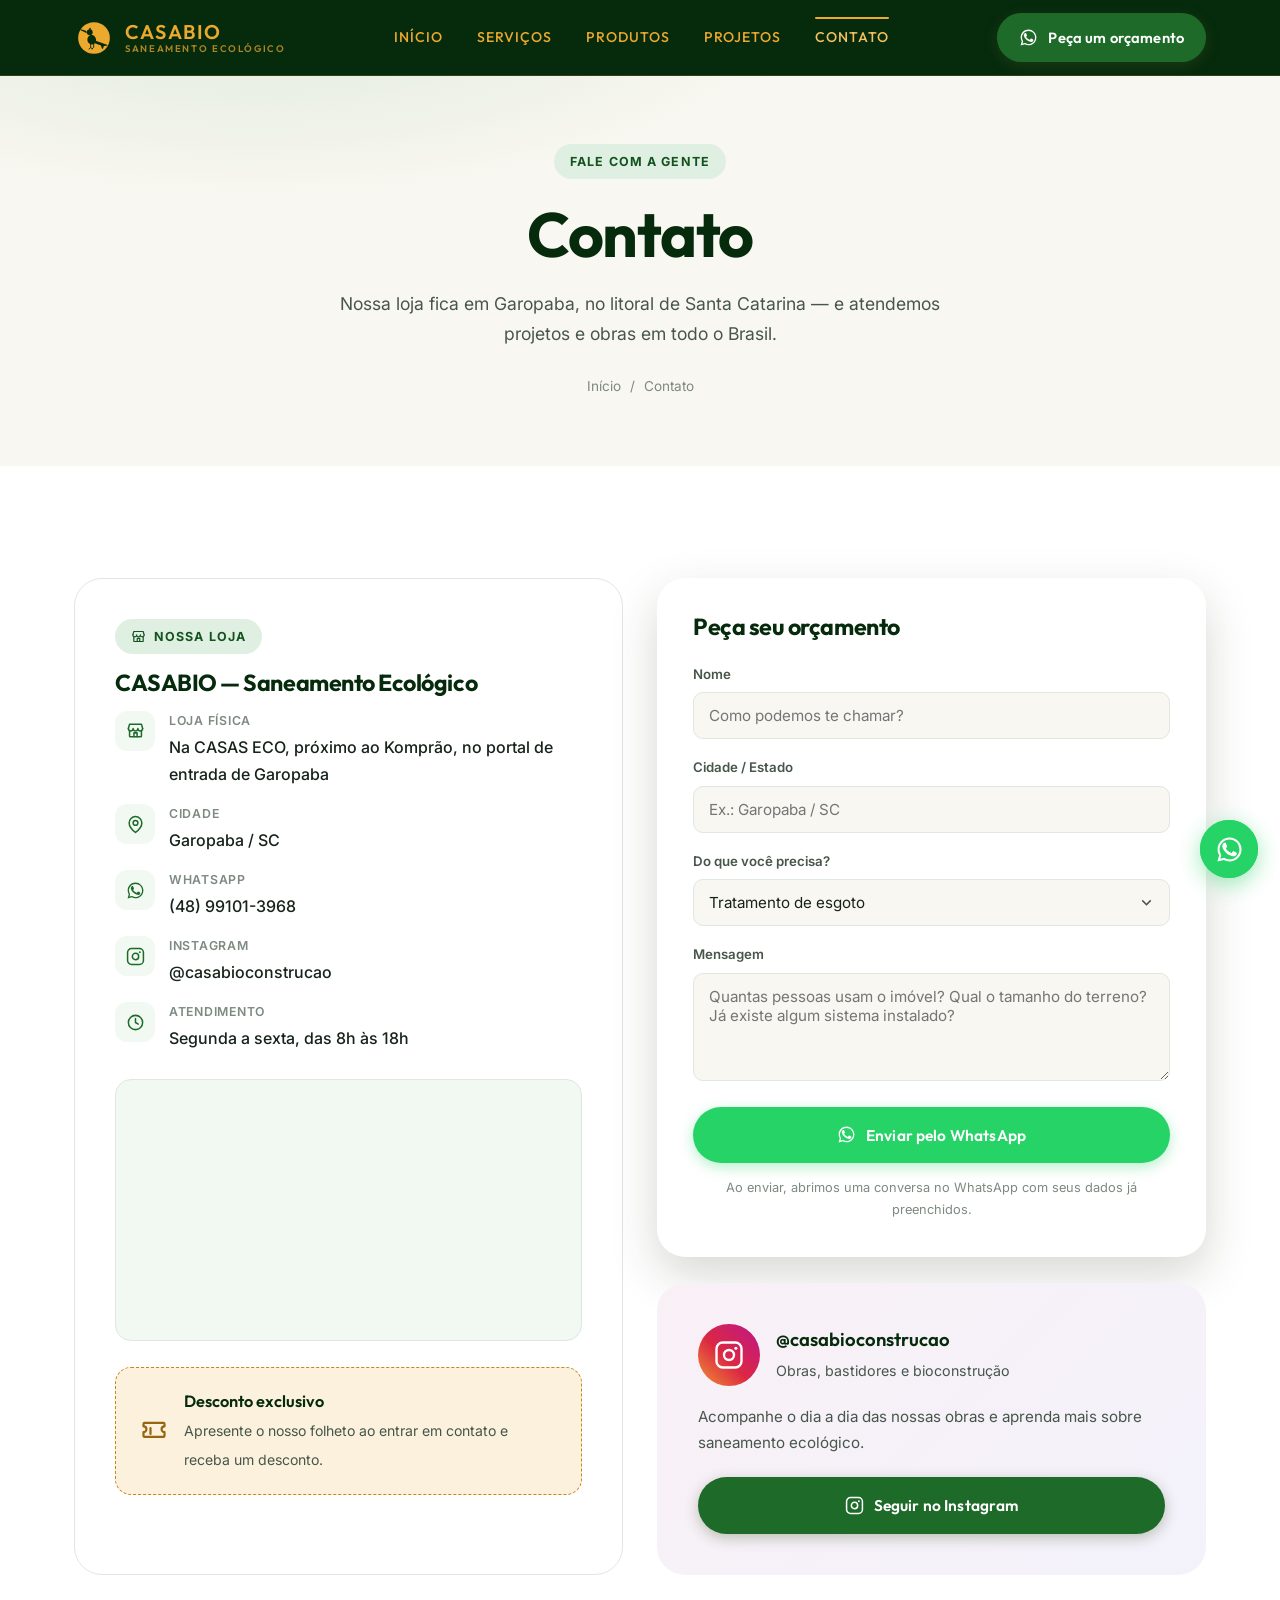
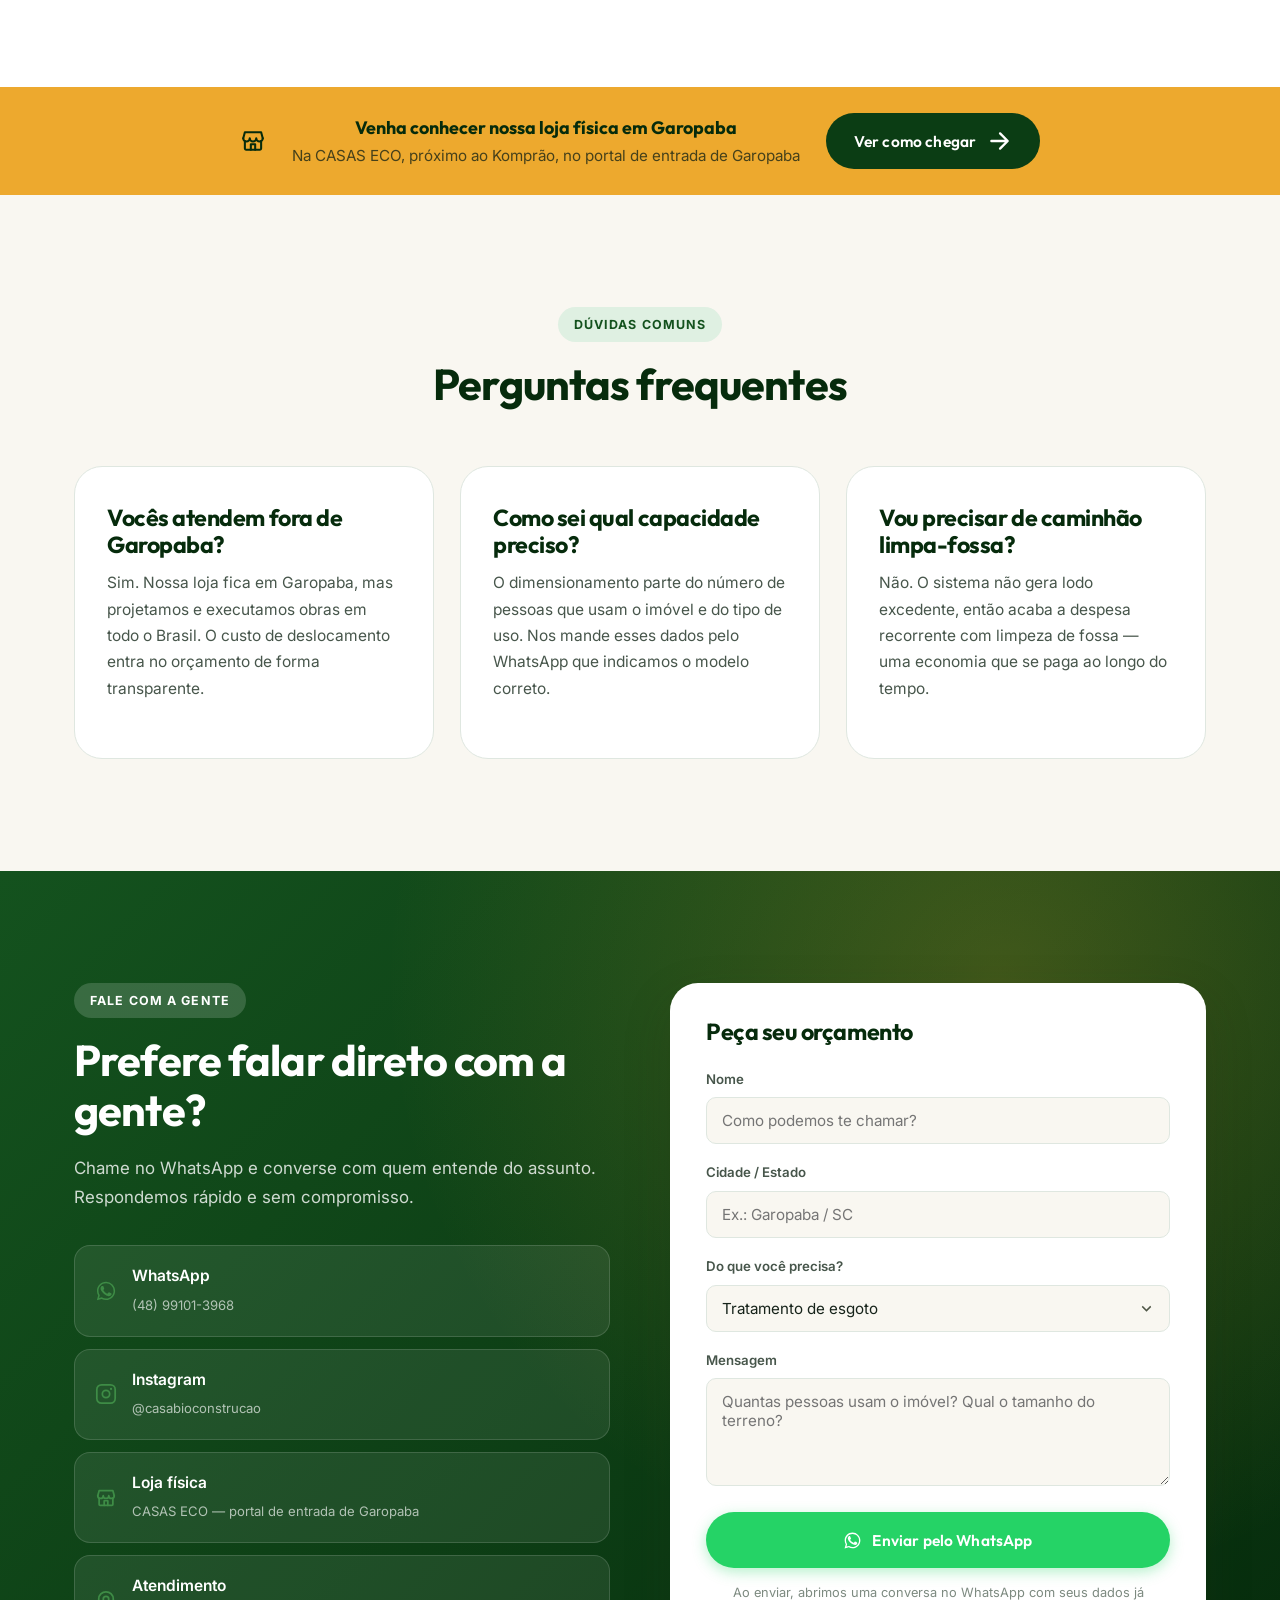
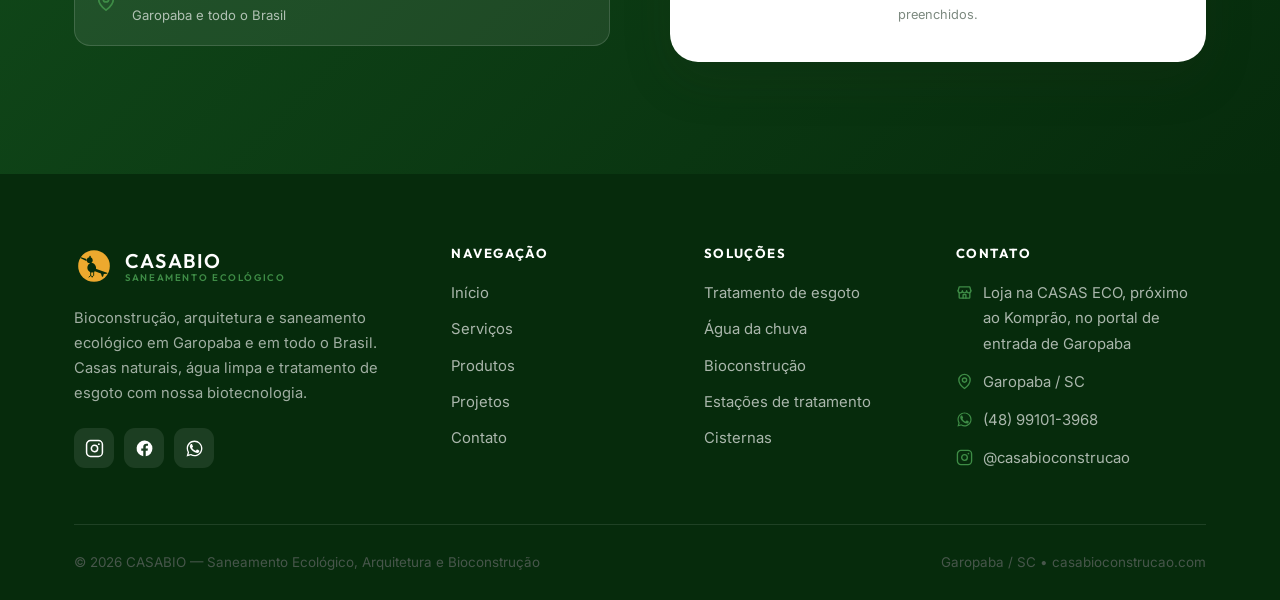
==== commit 7a387870: "Aplica a identidade real da marca e cria a galeria de bioconstrucao Cabecalho e paleta agora seguem " ====
--- a/contato.html
+++ b/contato.html
@@ -11,7 +11,7 @@
 <meta property="og:title" content="Contato — CASABIO | Loja em Garopaba/SC">
 <meta property="og:description" content="Fale com a CASABIO. WhatsApp (48) 99101-3968. Loja física na CASAS ECO, próximo ao Komprão, no portal de entrada de Garopaba/SC. Atendimento em todo o Brasil.">
 <meta property="og:locale" content="pt_BR">
-<link rel="icon" href="data:image/svg+xml,%3Csvg xmlns='http://www.w3.org/2000/svg' viewBox='0 0 48 48'%3E%3Ccircle cx='24' cy='24' r='22' fill='%23e3a82b'/%3E%3Cpath d='M33 12c3.6 6 2.7 14-2.5 19.2C25.3 36.4 17.3 37.3 11.3 33.7c1.4-4.7 4.2-9.1 8.2-13.1C23.5 16.6 27.9 13.8 33 12Z' fill='%23445629'/%3E%3C/svg%3E">
+<link rel="icon" href="data:image/svg+xml,%3Csvg xmlns='http://www.w3.org/2000/svg' viewBox='0 0 48 48'%3E%3Ccircle cx='24' cy='24' r='24' fill='%23eda92e'/%3E%3Cg fill='%23062b0c'%3E%3Ccircle cx='20.2' cy='17.6' r='4.2'/%3E%3Cpath d='M17.2 15.9 10 13.4c-.7-.2-1.1.8-.5 1.2l6.6 3.6 1.1-2.3Z'/%3E%3Cpath d='M20.4 20.8c3.2-.7 6 1.1 7.2 3.9 1 2.3.7 4.7-.9 6.3-2.2 2.1-5.8 1.6-7.8-.6-2.2-2.4-2.1-6.3 1.5-9.6Z'/%3E%3Cpath d='M26.6 26.9 40 30.6c.7.2.6 1.2-.1 1.3l-4.3.5-1.3 3.2c-.3.7-1.2.5-1.3-.2l-.9-3.8-6.9-2.2 1.4-2.5Z'/%3E%3C/g%3E%3C/svg%3E">
 <link rel="preconnect" href="https://fonts.googleapis.com">
 <link rel="preconnect" href="https://fonts.gstatic.com" crossorigin>
 <link href="https://fonts.googleapis.com/css2?family=Outfit:wght@500;600;700&family=Inter:wght@400;500;600&display=swap" rel="stylesheet">
@@ -21,7 +21,7 @@
 <header class="topo">
   <div class="container topo__interno">
     <a href="index.html" class="logo" aria-label="CASABIO — página inicial">
-      <svg class="logo__marca" viewBox="0 0 48 48" fill="none" aria-hidden="true"><circle cx="24" cy="24" r="16" fill="#e3a82b"/><path d="M31 15c2.6 4.4 2 10.2-1.8 14-3.8 3.8-9.6 4.4-14 1.8 1-3.4 3-6.6 5.9-9.5 2.9-2.9 6.1-4.9 9.9-6.3Z" fill="#445629"/><path d="M17 32c3.4-5.6 8-10.2 13.6-13.6" stroke="#f5f8ef" stroke-width="1.7" stroke-linecap="round"/></svg>
+      <svg class="logo__marca" viewBox="0 0 48 48" fill="none" aria-hidden="true"><circle cx="24" cy="24" r="19" fill="#eda92e"/><g fill="#062b0c"><path d="M18.6 12.3c.4-.9 1.5-.6 1.5.3v2l-1.9-.6.4-1.7Z"/><circle cx="18.9" cy="17" r="3.5"/><path d="M15.7 15.9 8.6 13.4c-.8-.3-1.2.9-.5 1.3l7.2 3.7-.6-2.5Z"/><path d="M19.4 20.3c3.3-.5 5.9 1.5 6.8 4.2.8 2.5.1 5-1.8 6.4-2.3 1.7-5.6.8-7.3-1.6-1.9-2.7-1.1-7 2.3-9Z"/><path d="m25.2 27 14.4 5.1c.7.3.5 1.3-.2 1.3l-3.6.2-.9 2.9c-.2.7-1.2.7-1.4 0l-1.2-3.6-8.1-2.9 1-3Z"/></g><g stroke="#062b0c" stroke-width="1.1" stroke-linecap="round" stroke-linejoin="round"><path d="M20 31.3v4.3l-2 1.6M20 35.6l2.3 1.5"/><path d="M23.6 31.5v3.9l-1.9 1.5"/></g></svg>
       <span class="logo__texto">
         <span class="logo__nome">CASABIO</span>
         <span class="logo__sub">Saneamento Ecológico</span>
@@ -234,7 +234,7 @@
     <div class="rodape__grade">
       <div>
         <a href="index.html" class="logo">
-          <svg class="logo__marca" viewBox="0 0 48 48" fill="none" aria-hidden="true"><circle cx="24" cy="24" r="16" fill="#e3a82b"/><path d="M31 15c2.6 4.4 2 10.2-1.8 14-3.8 3.8-9.6 4.4-14 1.8 1-3.4 3-6.6 5.9-9.5 2.9-2.9 6.1-4.9 9.9-6.3Z" fill="#445629"/><path d="M17 32c3.4-5.6 8-10.2 13.6-13.6" stroke="#f5f8ef" stroke-width="1.7" stroke-linecap="round"/></svg>
+          <svg class="logo__marca" viewBox="0 0 48 48" fill="none" aria-hidden="true"><circle cx="24" cy="24" r="19" fill="#eda92e"/><g fill="#062b0c"><path d="M18.6 12.3c.4-.9 1.5-.6 1.5.3v2l-1.9-.6.4-1.7Z"/><circle cx="18.9" cy="17" r="3.5"/><path d="M15.7 15.9 8.6 13.4c-.8-.3-1.2.9-.5 1.3l7.2 3.7-.6-2.5Z"/><path d="M19.4 20.3c3.3-.5 5.9 1.5 6.8 4.2.8 2.5.1 5-1.8 6.4-2.3 1.7-5.6.8-7.3-1.6-1.9-2.7-1.1-7 2.3-9Z"/><path d="m25.2 27 14.4 5.1c.7.3.5 1.3-.2 1.3l-3.6.2-.9 2.9c-.2.7-1.2.7-1.4 0l-1.2-3.6-8.1-2.9 1-3Z"/></g><g stroke="#062b0c" stroke-width="1.1" stroke-linecap="round" stroke-linejoin="round"><path d="M20 31.3v4.3l-2 1.6M20 35.6l2.3 1.5"/><path d="M23.6 31.5v3.9l-1.9 1.5"/></g></svg>
           <span class="logo__texto">
             <span class="logo__nome">CASABIO</span>
             <span class="logo__sub">Saneamento Ecológico</span>
--- a/assets/css/style.css
+++ b/assets/css/style.css
@@ -6,20 +6,20 @@
 
 :root {
   /* Verde da marca */
-  --verde-900: #212a16;
-  --verde-800: #2e3b1e;
-  --verde-700: #445629;
-  --verde-600: #566b33;
-  --verde-500: #7a9448;
-  --verde-400: #9bb168;
-  --verde-100: #e8eedc;
-  --verde-50:  #f5f8ef;
+  --verde-900: #062b0c;
+  --verde-800: #0b3d14;
+  --verde-700: #14521e;
+  --verde-600: #1e6b29;
+  --verde-500: #3e8c46;
+  --verde-400: #6aa872;
+  --verde-100: #dff0e2;
+  --verde-50:  #f1f9f2;
 
   /* Dourado da marca */
-  --dourado-700: #96690e;
-  --dourado-600: #bd8515;
-  --dourado-500: #e3a82b;
-  --dourado-400: #f0c563;
+  --dourado-700: #96650f;
+  --dourado-600: #c9871a;
+  --dourado-500: #eda92e;
+  --dourado-400: #f5c15f;
   --dourado-100: #fbf1dc;
 
   /* Água / equipamento */
@@ -32,12 +32,12 @@
   --terra-500: #b9834e;
   --terra-100: #f6ecdf;
 
-  --areia:   #faf7f0;
+  --areia:   #f9f7f1;
   --branco:  #ffffff;
-  --tinta:   #1e2318;
-  --tinta-2: #4f5647;
-  --tinta-3: #838a7a;
-  --borda:   #e5e8dd;
+  --tinta:   #16231a;
+  --tinta-2: #47564b;
+  --tinta-3: #7d8a80;
+  --borda:   #dfe7e0;
 
   /* Tipografia */
   --fonte-titulo: "Outfit", "Segoe UI", system-ui, -apple-system, sans-serif;
@@ -189,13 +189,11 @@
   inset: 0 0 auto 0;
   height: var(--header-h);
   z-index: 100;
-  background: rgba(255, 255, 255, .82);
-  backdrop-filter: blur(14px);
-  -webkit-backdrop-filter: blur(14px);
-  border-bottom: 1px solid transparent;
-  transition: box-shadow var(--transicao), border-color var(--transicao);
-}
-.topo.rolado { border-bottom-color: var(--borda); box-shadow: var(--sombra-1); }
+  background: var(--verde-900);
+  border-bottom: 1px solid rgba(237, 169, 46, .18);
+  transition: box-shadow var(--transicao), background-color var(--transicao);
+}
+.topo.rolado { box-shadow: 0 4px 20px rgba(6, 43, 12, .3); }
 
 .topo__interno {
   height: 100%;
@@ -208,28 +206,32 @@
 .logo { display: flex; align-items: center; gap: 11px; }
 .logo__marca { width: 40px; height: 40px; flex-shrink: 0; }
 .logo__texto { font-family: var(--fonte-titulo); line-height: 1.1; }
-.logo__nome { display: block; font-weight: 700; font-size: 1.16rem; color: var(--verde-800); letter-spacing: -.02em; }
-.logo__sub  { display: block; font-size: .62rem; font-weight: 600; letter-spacing: .17em; text-transform: uppercase; color: var(--verde-500); }
+.logo__nome { display: block; font-weight: 600; font-size: 1.24rem; color: var(--dourado-500); letter-spacing: .06em; }
+.logo__sub  { display: block; font-size: .6rem; font-weight: 600; letter-spacing: .17em; text-transform: uppercase; color: rgba(237, 169, 46, .72); }
 
 .nav { display: flex; align-items: center; gap: 4px; }
 .nav a {
   position: relative;
   padding: 9px 15px;
   border-radius: 8px;
-  font-size: .95rem;
+  font-family: var(--fonte-titulo);
+  font-size: .88rem;
   font-weight: 500;
-  color: var(--tinta-2);
+  letter-spacing: .07em;
+  text-transform: uppercase;
+  color: var(--dourado-500);
   transition: color var(--transicao), background-color var(--transicao);
 }
-.nav a:hover { color: var(--verde-700); background: var(--verde-50); }
-.nav a.ativo { color: var(--verde-700); font-weight: 600; }
+.nav a:hover { color: var(--dourado-400); background: rgba(237, 169, 46, .12); }
+.nav a.ativo { color: var(--dourado-400); }
+/* traço acima do item ativo, como no site da marca */
 .nav a.ativo::after {
   content: "";
   position: absolute;
-  left: 15px; right: 15px; bottom: 2px;
+  left: 15px; right: 15px; top: 0;
   height: 2px;
   border-radius: 2px;
-  background: var(--verde-500);
+  background: var(--dourado-500);
 }
 
 /* Este botão pertence ao menu mobile; no desktop quem aparece é o de .topo__acoes */
@@ -239,11 +241,11 @@
 .topo__acoes .btn { padding: 12px 22px; font-size: .92rem; }
 
 .menu-btn { display: none; width: 44px; height: 44px; border-radius: 10px; align-items: center; justify-content: center; }
-.menu-btn:hover { background: var(--verde-50); }
+.menu-btn:hover { background: rgba(237, 169, 46, .14); }
 .menu-btn span {
   display: block;
   width: 22px; height: 2px;
-  background: var(--verde-800);
+  background: var(--dourado-500);
   border-radius: 2px;
   position: relative;
   transition: background-color var(--transicao);
@@ -252,7 +254,7 @@
   content: "";
   position: absolute; left: 0;
   width: 22px; height: 2px;
-  background: var(--verde-800);
+  background: var(--dourado-500);
   border-radius: 2px;
   transition: transform var(--transicao), top var(--transicao);
 }
@@ -960,9 +962,9 @@
     align-items: stretch;
     gap: 4px;
     padding: 18px 24px 26px;
-    background: #fff;
-    border-bottom: 1px solid var(--borda);
-    box-shadow: var(--sombra-2);
+    background: var(--verde-900);
+    border-bottom: 1px solid rgba(237, 169, 46, .2);
+    box-shadow: 0 12px 32px rgba(6, 43, 12, .4);
     transform: translateY(-12px);
     opacity: 0;
     visibility: hidden;
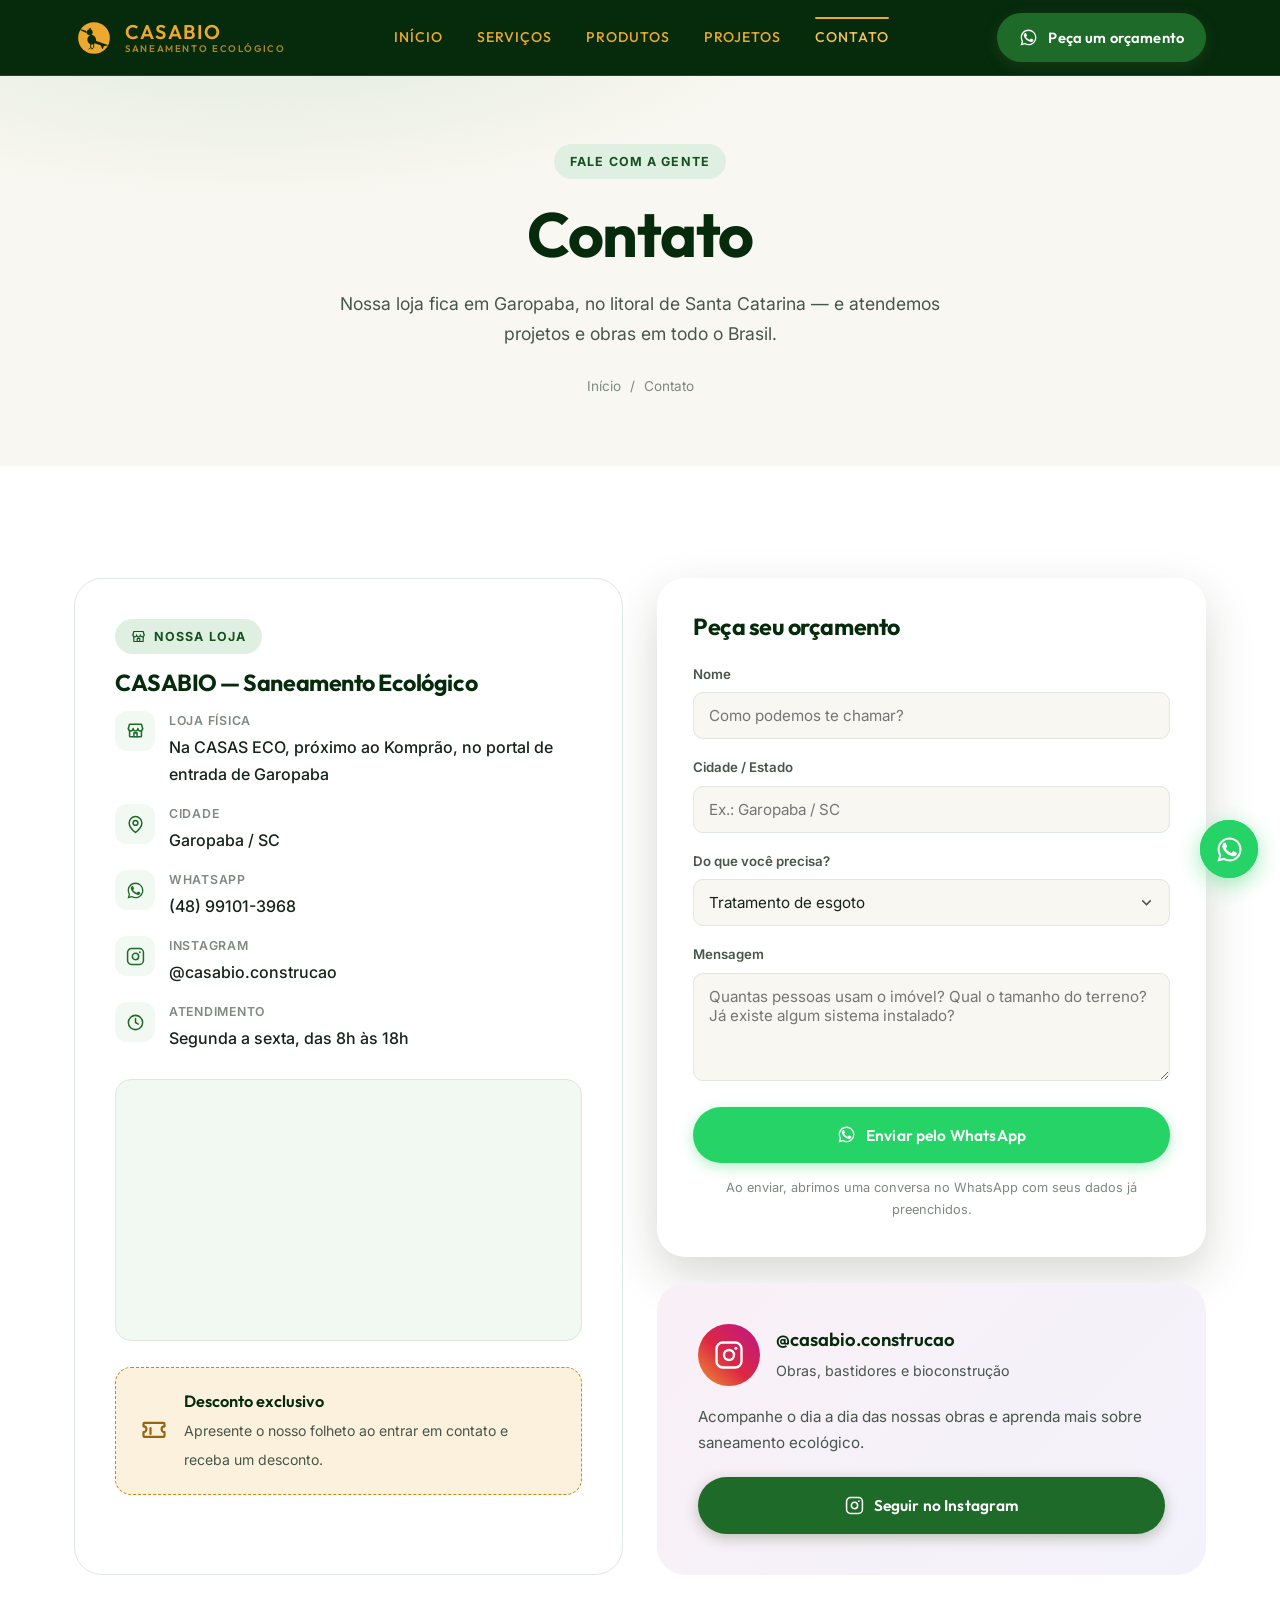
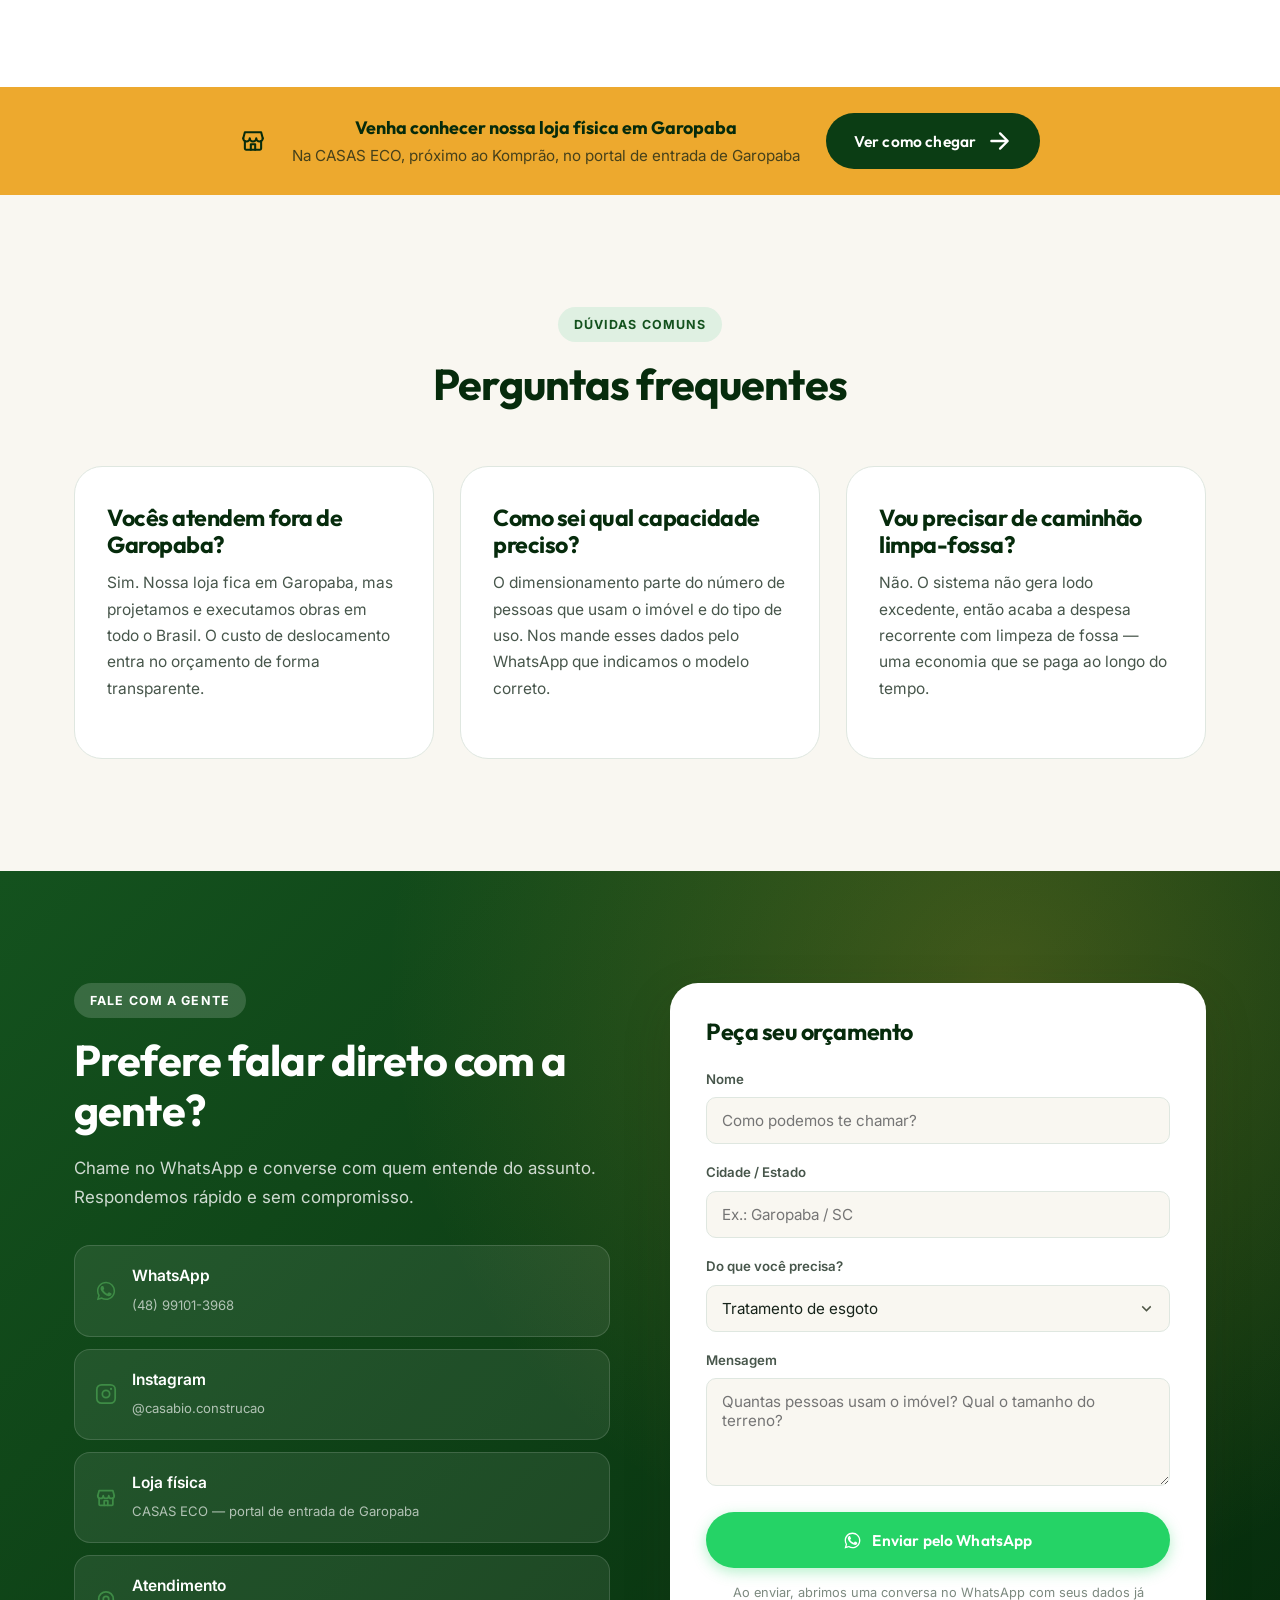
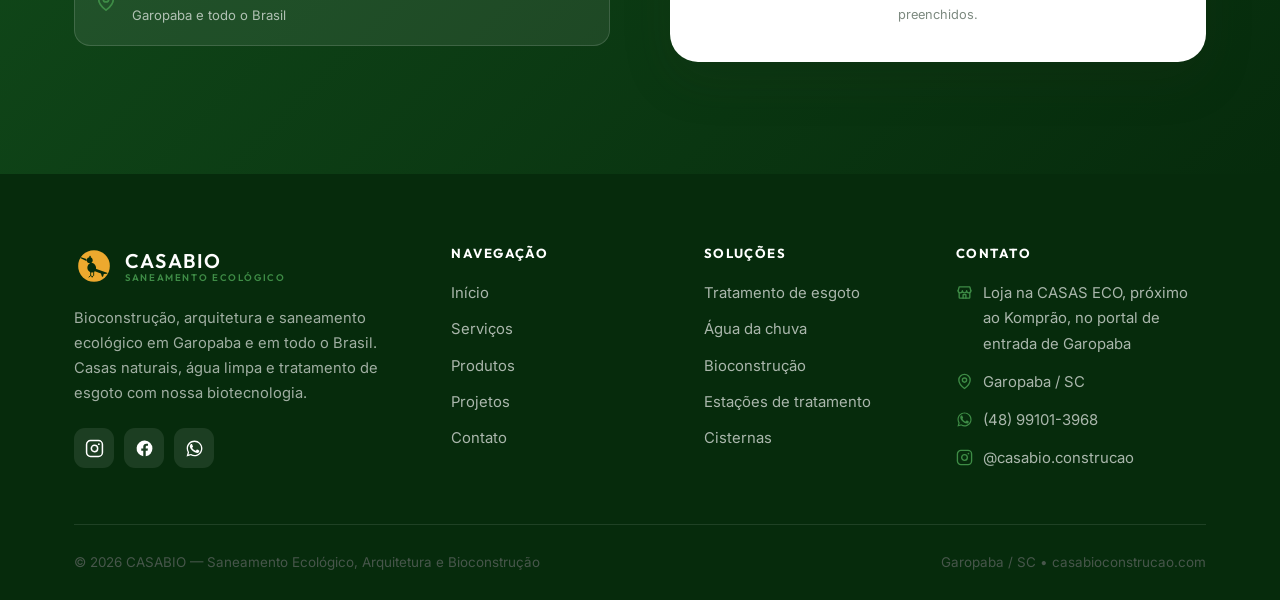
==== commit 30a3d4cf: "Corrige o perfil do Instagram para @casabio.construcao O perfil correto foi confirmado pelo cliente." ====
--- a/contato.html
+++ b/contato.html
@@ -76,7 +76,7 @@
           </div>
           <div class="info-item">
             <div class="info-item__icone"><svg viewBox="0 0 24 24" fill="none" stroke="currentColor" stroke-width="1.9" stroke-linecap="round" stroke-linejoin="round" aria-hidden="true"><rect x="2" y="2" width="20" height="20" rx="5"/><circle cx="12" cy="12" r="4"/><circle cx="17.5" cy="6.5" r="1.2" fill="currentColor" stroke="none"/></svg></div>
-            <div><dt>Instagram</dt><dd><a href="https://instagram.com/casabioconstrucao" target="_blank" rel="noopener">@casabioconstrucao</a></dd></div>
+            <div><dt>Instagram</dt><dd><a href="https://instagram.com/casabio.construcao" target="_blank" rel="noopener">@casabio.construcao</a></dd></div>
           </div>
           <div class="info-item">
             <div class="info-item__icone"><svg viewBox="0 0 24 24" fill="none" stroke="currentColor" stroke-width="1.9" stroke-linecap="round" stroke-linejoin="round" aria-hidden="true"><circle cx="12" cy="12" r="9"/><path d="M12 7v5l3.5 2"/></svg></div>
@@ -131,12 +131,12 @@
           <div class="insta__topo">
             <div class="insta__avatar"><svg viewBox="0 0 24 24" fill="none" stroke="currentColor" stroke-width="1.9" stroke-linecap="round" stroke-linejoin="round" aria-hidden="true"><rect x="2" y="2" width="20" height="20" rx="5"/><circle cx="12" cy="12" r="4"/><circle cx="17.5" cy="6.5" r="1.2" fill="currentColor" stroke="none"/></svg></div>
             <div class="insta__perfil">
-              <strong>@casabioconstrucao</strong>
+              <strong>@casabio.construcao</strong>
               <span>Obras, bastidores e bioconstrução</span>
             </div>
           </div>
           <p style="margin:18px 0 22px;font-size:.95rem">Acompanhe o dia a dia das nossas obras e aprenda mais sobre saneamento ecológico.</p>
-          <a href="https://instagram.com/casabioconstrucao" class="btn btn--primario btn--bloco" target="_blank" rel="noopener"><svg viewBox="0 0 24 24" fill="none" stroke="currentColor" stroke-width="1.9" stroke-linecap="round" stroke-linejoin="round" aria-hidden="true"><rect x="2" y="2" width="20" height="20" rx="5"/><circle cx="12" cy="12" r="4"/><circle cx="17.5" cy="6.5" r="1.2" fill="currentColor" stroke="none"/></svg> Seguir no Instagram</a>
+          <a href="https://instagram.com/casabio.construcao" class="btn btn--primario btn--bloco" target="_blank" rel="noopener"><svg viewBox="0 0 24 24" fill="none" stroke="currentColor" stroke-width="1.9" stroke-linecap="round" stroke-linejoin="round" aria-hidden="true"><rect x="2" y="2" width="20" height="20" rx="5"/><circle cx="12" cy="12" r="4"/><circle cx="17.5" cy="6.5" r="1.2" fill="currentColor" stroke="none"/></svg> Seguir no Instagram</a>
         </div>
       </div>
     </div>
@@ -187,8 +187,8 @@
         <a class="cta__canal" href="https://wa.me/5548991013968" target="_blank" rel="noopener">
           <svg viewBox="0 0 24 24" fill="currentColor" aria-hidden="true"><path d="M17.47 14.38c-.3-.15-1.75-.86-2.02-.96-.27-.1-.47-.15-.67.15-.2.3-.77.96-.94 1.16-.17.2-.35.22-.64.07-.3-.15-1.25-.46-2.38-1.47-.88-.78-1.47-1.75-1.65-2.05-.17-.3-.02-.46.13-.6.13-.14.3-.35.45-.52.15-.17.2-.3.3-.5.1-.2.05-.37-.02-.52-.08-.15-.67-1.6-.92-2.2-.24-.58-.49-.5-.67-.51h-.57c-.2 0-.52.07-.79.37-.27.3-1.04 1.01-1.04 2.47s1.06 2.86 1.21 3.06c.15.2 2.1 3.2 5.08 4.49.71.3 1.26.49 1.69.63.71.22 1.36.19 1.87.12.57-.09 1.75-.72 2-1.41.25-.69.25-1.28.17-1.41-.07-.13-.27-.2-.57-.35z"/><path d="M12.04 2C6.58 2 2.13 6.45 2.13 11.91c0 1.75.46 3.45 1.32 4.95L2 22l5.25-1.38a9.87 9.87 0 0 0 4.79 1.22h.01c5.46 0 9.91-4.45 9.91-9.91 0-2.65-1.03-5.14-2.9-7.01A9.82 9.82 0 0 0 12.04 2zm0 18.15c-1.48 0-2.93-.4-4.2-1.15l-.3-.18-3.12.82.83-3.04-.2-.31a8.2 8.2 0 0 1-1.26-4.38c0-4.54 3.7-8.24 8.25-8.24 2.2 0 4.27.86 5.83 2.42a8.19 8.19 0 0 1 2.41 5.83c0 4.54-3.7 8.23-8.24 8.23z"/></svg><div><strong>WhatsApp</strong><span>(48) 99101-3968</span></div>
         </a>
-        <a class="cta__canal" href="https://instagram.com/casabioconstrucao" target="_blank" rel="noopener">
-          <svg viewBox="0 0 24 24" fill="none" stroke="currentColor" stroke-width="1.9" stroke-linecap="round" stroke-linejoin="round" aria-hidden="true"><rect x="2" y="2" width="20" height="20" rx="5"/><circle cx="12" cy="12" r="4"/><circle cx="17.5" cy="6.5" r="1.2" fill="currentColor" stroke="none"/></svg><div><strong>Instagram</strong><span>@casabioconstrucao</span></div>
+        <a class="cta__canal" href="https://instagram.com/casabio.construcao" target="_blank" rel="noopener">
+          <svg viewBox="0 0 24 24" fill="none" stroke="currentColor" stroke-width="1.9" stroke-linecap="round" stroke-linejoin="round" aria-hidden="true"><rect x="2" y="2" width="20" height="20" rx="5"/><circle cx="12" cy="12" r="4"/><circle cx="17.5" cy="6.5" r="1.2" fill="currentColor" stroke="none"/></svg><div><strong>Instagram</strong><span>@casabio.construcao</span></div>
         </a>
         <a class="cta__canal" href="contato.html">
           <svg viewBox="0 0 24 24" fill="none" stroke="currentColor" stroke-width="1.9" stroke-linecap="round" stroke-linejoin="round" aria-hidden="true"><path d="M3 9.5 4.5 4h15L21 9.5"/><path d="M3 9.5a3 3 0 0 0 6 0 3 3 0 0 0 6 0 3 3 0 0 0 6 0"/><path d="M4.5 12v7a1 1 0 0 0 1 1h13a1 1 0 0 0 1-1v-7"/><path d="M10 20v-5h4v5"/></svg><div><strong>Loja física</strong><span>CASAS ECO — portal de entrada de Garopaba</span></div>
@@ -242,7 +242,7 @@
         </a>
         <p class="rodape__sobre">Bioconstrução, arquitetura e saneamento ecológico em Garopaba e em todo o Brasil. Casas naturais, água limpa e tratamento de esgoto com nossa biotecnologia.</p>
         <div class="rodape__sociais">
-          <a href="https://instagram.com/casabioconstrucao" target="_blank" rel="noopener" aria-label="Instagram"><svg viewBox="0 0 24 24" fill="none" stroke="currentColor" stroke-width="1.9" stroke-linecap="round" stroke-linejoin="round" aria-hidden="true"><rect x="2" y="2" width="20" height="20" rx="5"/><circle cx="12" cy="12" r="4"/><circle cx="17.5" cy="6.5" r="1.2" fill="currentColor" stroke="none"/></svg></a>
+          <a href="https://instagram.com/casabio.construcao" target="_blank" rel="noopener" aria-label="Instagram"><svg viewBox="0 0 24 24" fill="none" stroke="currentColor" stroke-width="1.9" stroke-linecap="round" stroke-linejoin="round" aria-hidden="true"><rect x="2" y="2" width="20" height="20" rx="5"/><circle cx="12" cy="12" r="4"/><circle cx="17.5" cy="6.5" r="1.2" fill="currentColor" stroke="none"/></svg></a>
           <a href="https://www.facebook.com/casabioconstrucao" target="_blank" rel="noopener" aria-label="Facebook"><svg viewBox="0 0 24 24" fill="currentColor" aria-hidden="true"><path d="M22 12a10 10 0 1 0-11.56 9.88v-6.99H7.9V12h2.54V9.8c0-2.5 1.49-3.89 3.77-3.89 1.09 0 2.24.2 2.24.2v2.46h-1.26c-1.24 0-1.63.77-1.63 1.56V12h2.78l-.45 2.89h-2.33v6.99A10 10 0 0 0 22 12z"/></svg></a>
           <a href="https://wa.me/5548991013968" target="_blank" rel="noopener" aria-label="WhatsApp"><svg viewBox="0 0 24 24" fill="currentColor" aria-hidden="true"><path d="M17.47 14.38c-.3-.15-1.75-.86-2.02-.96-.27-.1-.47-.15-.67.15-.2.3-.77.96-.94 1.16-.17.2-.35.22-.64.07-.3-.15-1.25-.46-2.38-1.47-.88-.78-1.47-1.75-1.65-2.05-.17-.3-.02-.46.13-.6.13-.14.3-.35.45-.52.15-.17.2-.3.3-.5.1-.2.05-.37-.02-.52-.08-.15-.67-1.6-.92-2.2-.24-.58-.49-.5-.67-.51h-.57c-.2 0-.52.07-.79.37-.27.3-1.04 1.01-1.04 2.47s1.06 2.86 1.21 3.06c.15.2 2.1 3.2 5.08 4.49.71.3 1.26.49 1.69.63.71.22 1.36.19 1.87.12.57-.09 1.75-.72 2-1.41.25-.69.25-1.28.17-1.41-.07-.13-.27-.2-.57-.35z"/><path d="M12.04 2C6.58 2 2.13 6.45 2.13 11.91c0 1.75.46 3.45 1.32 4.95L2 22l5.25-1.38a9.87 9.87 0 0 0 4.79 1.22h.01c5.46 0 9.91-4.45 9.91-9.91 0-2.65-1.03-5.14-2.9-7.01A9.82 9.82 0 0 0 12.04 2zm0 18.15c-1.48 0-2.93-.4-4.2-1.15l-.3-.18-3.12.82.83-3.04-.2-.31a8.2 8.2 0 0 1-1.26-4.38c0-4.54 3.7-8.24 8.25-8.24 2.2 0 4.27.86 5.83 2.42a8.19 8.19 0 0 1 2.41 5.83c0 4.54-3.7 8.23-8.24 8.23z"/></svg></a>
         </div>
@@ -276,7 +276,7 @@
           <span><svg viewBox="0 0 24 24" fill="none" stroke="currentColor" stroke-width="1.9" stroke-linecap="round" stroke-linejoin="round" aria-hidden="true"><path d="M3 9.5 4.5 4h15L21 9.5"/><path d="M3 9.5a3 3 0 0 0 6 0 3 3 0 0 0 6 0 3 3 0 0 0 6 0"/><path d="M4.5 12v7a1 1 0 0 0 1 1h13a1 1 0 0 0 1-1v-7"/><path d="M10 20v-5h4v5"/></svg> Loja na CASAS ECO, próximo ao Komprão, no portal de entrada de Garopaba</span>
           <span><svg viewBox="0 0 24 24" fill="none" stroke="currentColor" stroke-width="1.9" stroke-linecap="round" stroke-linejoin="round" aria-hidden="true"><path d="M20 10c0 6-8 12-8 12s-8-6-8-12a8 8 0 0 1 16 0z"/><circle cx="12" cy="10" r="3"/></svg> Garopaba / SC</span>
           <a href="https://wa.me/5548991013968" target="_blank" rel="noopener"><svg viewBox="0 0 24 24" fill="currentColor" aria-hidden="true"><path d="M17.47 14.38c-.3-.15-1.75-.86-2.02-.96-.27-.1-.47-.15-.67.15-.2.3-.77.96-.94 1.16-.17.2-.35.22-.64.07-.3-.15-1.25-.46-2.38-1.47-.88-.78-1.47-1.75-1.65-2.05-.17-.3-.02-.46.13-.6.13-.14.3-.35.45-.52.15-.17.2-.3.3-.5.1-.2.05-.37-.02-.52-.08-.15-.67-1.6-.92-2.2-.24-.58-.49-.5-.67-.51h-.57c-.2 0-.52.07-.79.37-.27.3-1.04 1.01-1.04 2.47s1.06 2.86 1.21 3.06c.15.2 2.1 3.2 5.08 4.49.71.3 1.26.49 1.69.63.71.22 1.36.19 1.87.12.57-.09 1.75-.72 2-1.41.25-.69.25-1.28.17-1.41-.07-.13-.27-.2-.57-.35z"/><path d="M12.04 2C6.58 2 2.13 6.45 2.13 11.91c0 1.75.46 3.45 1.32 4.95L2 22l5.25-1.38a9.87 9.87 0 0 0 4.79 1.22h.01c5.46 0 9.91-4.45 9.91-9.91 0-2.65-1.03-5.14-2.9-7.01A9.82 9.82 0 0 0 12.04 2zm0 18.15c-1.48 0-2.93-.4-4.2-1.15l-.3-.18-3.12.82.83-3.04-.2-.31a8.2 8.2 0 0 1-1.26-4.38c0-4.54 3.7-8.24 8.25-8.24 2.2 0 4.27.86 5.83 2.42a8.19 8.19 0 0 1 2.41 5.83c0 4.54-3.7 8.23-8.24 8.23z"/></svg> (48) 99101-3968</a>
-          <a href="https://instagram.com/casabioconstrucao" target="_blank" rel="noopener"><svg viewBox="0 0 24 24" fill="none" stroke="currentColor" stroke-width="1.9" stroke-linecap="round" stroke-linejoin="round" aria-hidden="true"><rect x="2" y="2" width="20" height="20" rx="5"/><circle cx="12" cy="12" r="4"/><circle cx="17.5" cy="6.5" r="1.2" fill="currentColor" stroke="none"/></svg> @casabioconstrucao</a>
+          <a href="https://instagram.com/casabio.construcao" target="_blank" rel="noopener"><svg viewBox="0 0 24 24" fill="none" stroke="currentColor" stroke-width="1.9" stroke-linecap="round" stroke-linejoin="round" aria-hidden="true"><rect x="2" y="2" width="20" height="20" rx="5"/><circle cx="12" cy="12" r="4"/><circle cx="17.5" cy="6.5" r="1.2" fill="currentColor" stroke="none"/></svg> @casabio.construcao</a>
         </div>
       </div>
     </div>
